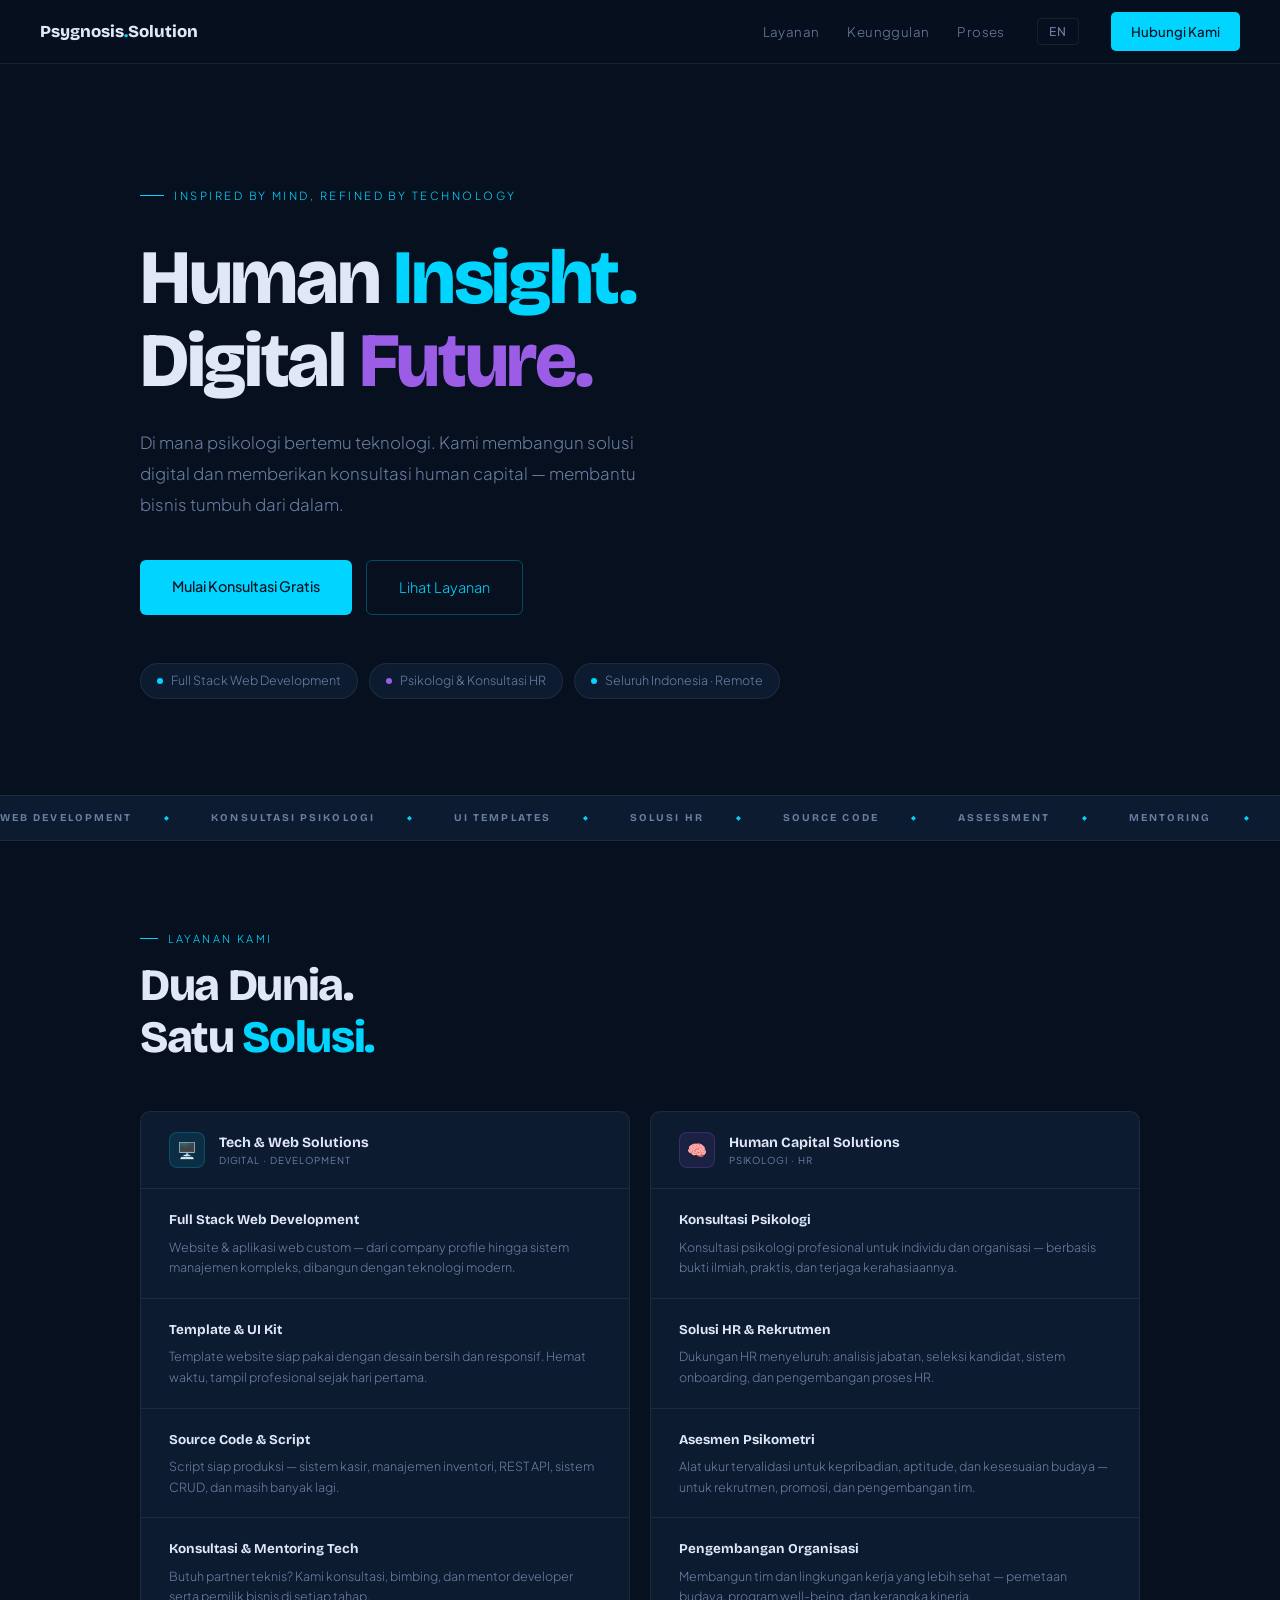
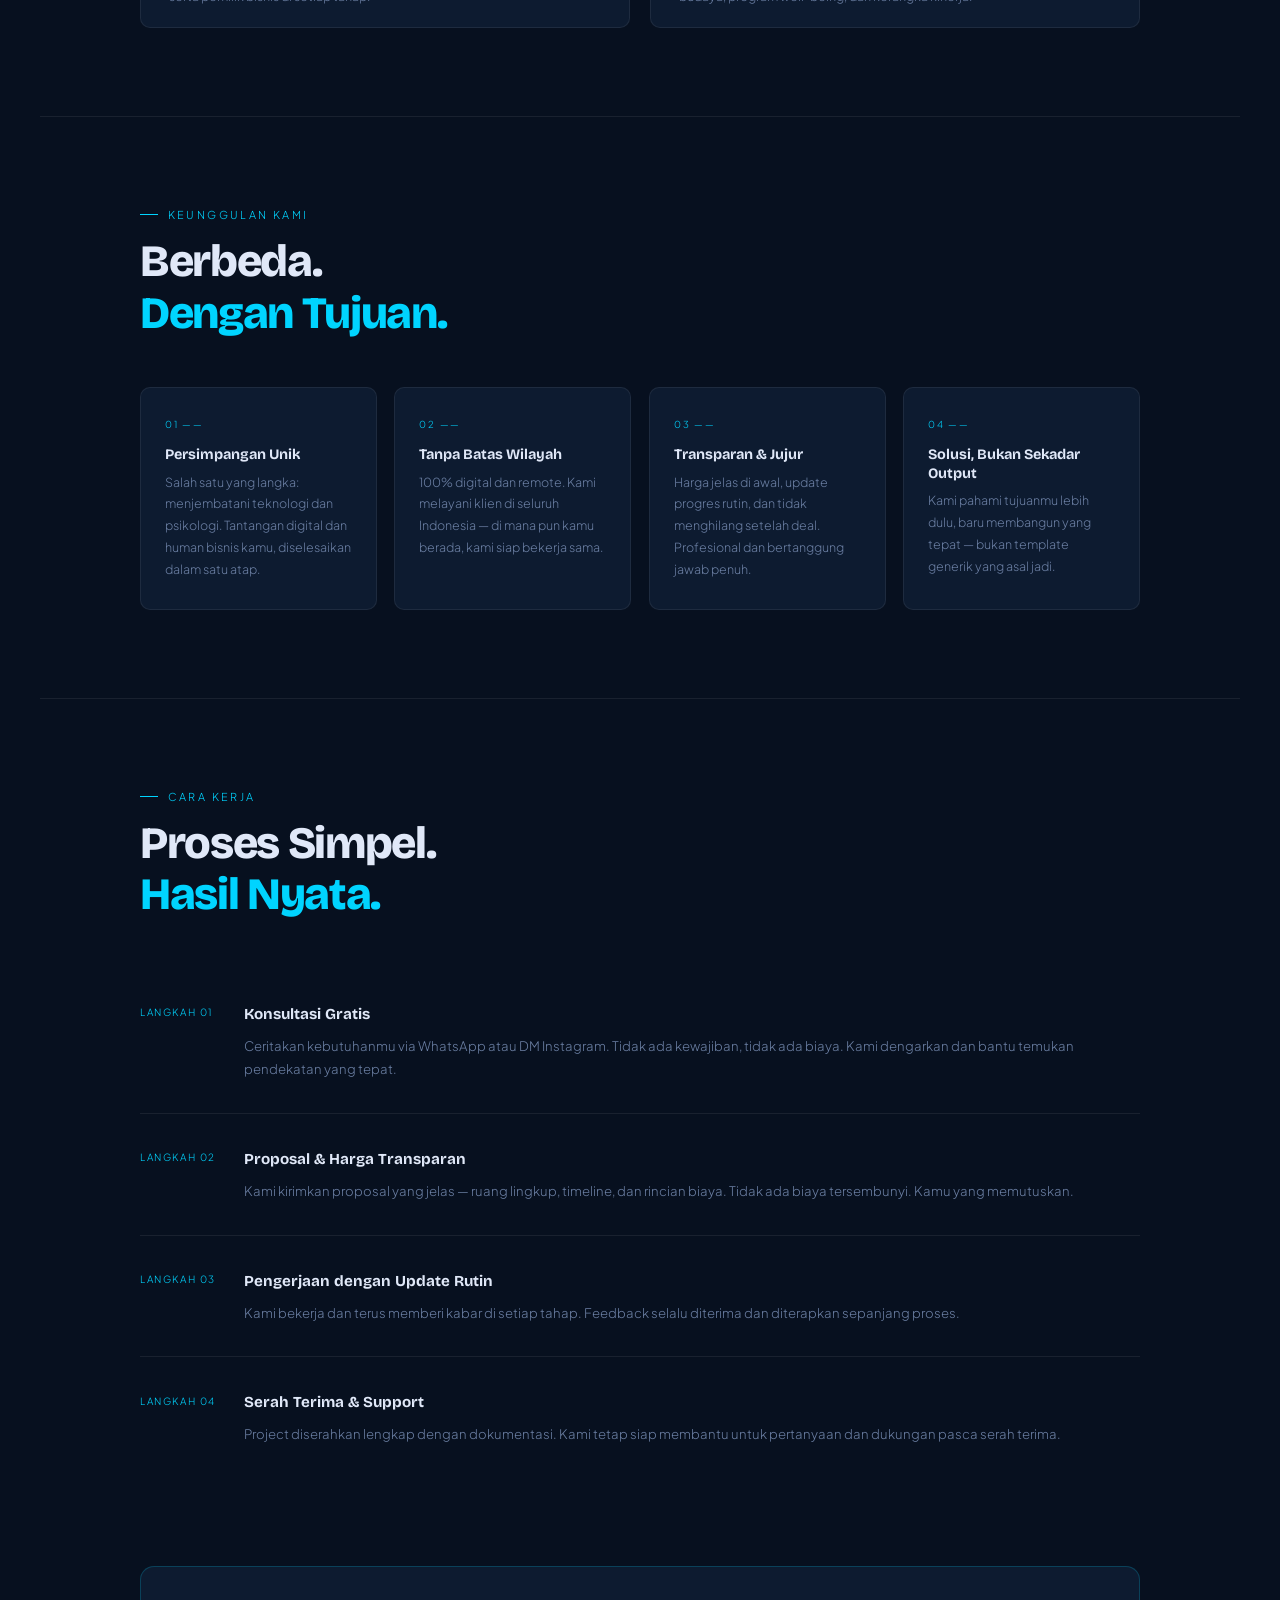
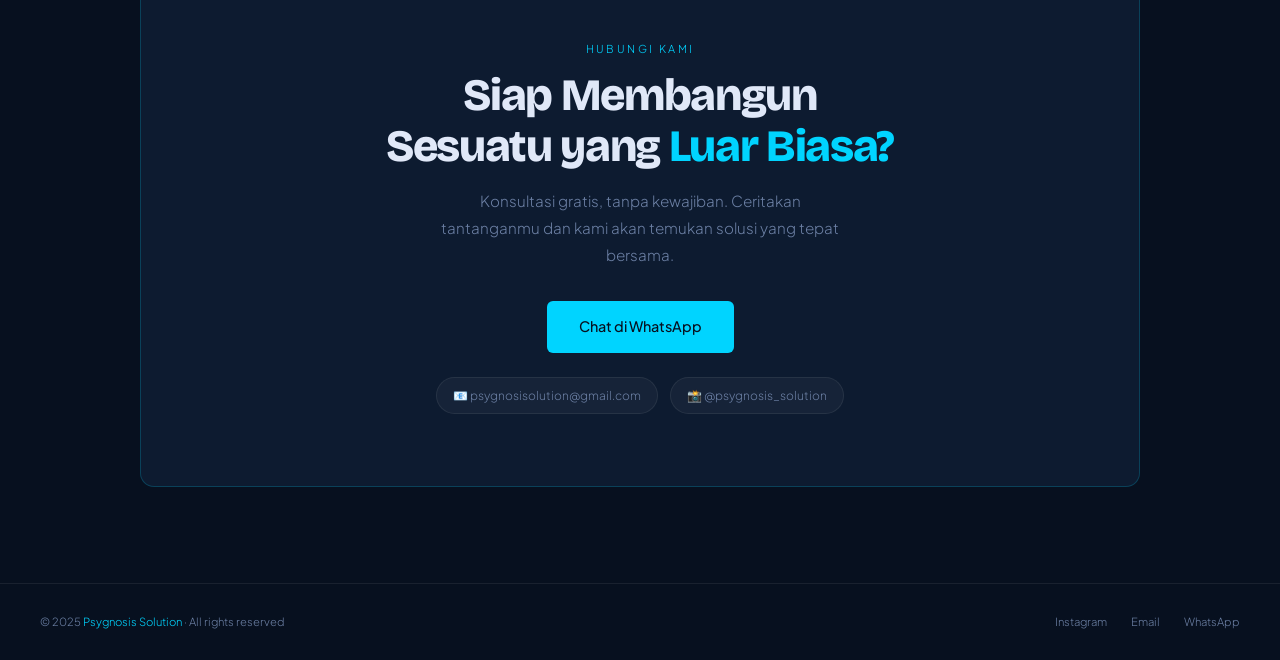
==== index.html @ 12d35b3c "upload" ====
<!DOCTYPE html>
<html lang="id">
<head>
    <meta charset="UTF-8">
    <meta name="viewport" content="width=device-width, initial-scale=1.0">
    <title>Psygnosis Solution — Human Insight. Digital Future.</title>
    <meta name="description" content="Web Development & Psychology — Solusi Digital dan Human Capital untuk bisnis Indonesia.">
    <link rel="preconnect" href="https://fonts.googleapis.com">
    <link href="https://fonts.googleapis.com/css2?family=Bricolage+Grotesque:wght@700;800&family=Plus+Jakarta+Sans:wght@300;400;500&display=swap" rel="stylesheet">
    <link rel="stylesheet" href="css/style.css">
</head>
<body>

    <nav>
        <a href="#" class="brand">Psygnosis<span>.</span>Solution</a>
        <div class="nav-right">
            <ul class="nav-links">
                <li><a href="#services" data-id="nav-services">Layanan</a></li>
                <li><a href="#why" data-id="nav-why">Keunggulan</a></li>
                <li><a href="#process" data-id="nav-process">Proses</a></li>
            </ul>
            <button class="lang-toggle" id="langToggle">EN</button>
            <a href="https://wa.me/628190635550?text=Halo%20Psygnosis%20Solution%2C%20saya%20tertarik%20dengan%20layanan%20kalian." class="btn-sm" target="_blank" rel="noopener" data-id="nav-cta">Hubungi Kami</a>
        </div>
    </nav>

    <div class="hero">
        <div class="eyebrow" data-id="hero-eyebrow">Inspired by Mind, Refined by Technology</div>
        <h1>Human <span class="c">Insight.</span><br>Digital <span class="p">Future.</span></h1>
        <p class="hero-desc" data-id="hero-desc">Di mana psikologi bertemu teknologi. Kami membangun solusi digital dan memberikan konsultasi human capital — membantu bisnis tumbuh dari dalam.</p>
        <div class="btn-group">
            <a href="https://wa.me/628190635550?text=Halo%20Psygnosis%20Solution%2C%20saya%20tertarik%20dengan%20layanan%20kalian." class="btn-primary" target="_blank" rel="noopener" data-id="hero-cta">Mulai Konsultasi Gratis</a>
            <a href="#services" class="btn-ghost" data-id="hero-explore">Lihat Layanan</a>
        </div>
        <div class="tags">
            <div class="tag"><span class="dot dc"></span><span data-id="tag-1">Full Stack Web Development</span></div>
            <div class="tag"><span class="dot dp"></span><span data-id="tag-2">Psikologi &amp; Konsultasi HR</span></div>
            <div class="tag"><span class="dot dc"></span><span data-id="tag-3">Seluruh Indonesia &middot; Remote</span></div>
        </div>
    </div>

    <div class="ticker-wrap">
        <div class="ticker">
            <span class="ticker-item" data-id="tick-1">Web Development</span>
            <span class="ticker-item" data-id="tick-2">Konsultasi Psikologi</span>
            <span class="ticker-item" data-id="tick-3">UI Templates</span>
            <span class="ticker-item" data-id="tick-4">Solusi HR</span>
            <span class="ticker-item" data-id="tick-5">Source Code</span>
            <span class="ticker-item" data-id="tick-6">Assessment</span>
            <span class="ticker-item" data-id="tick-7">Mentoring</span>
            <span class="ticker-item" data-id="tick-8">Org Development</span>
            <span class="ticker-item" data-id="tick-1">Web Development</span>
            <span class="ticker-item" data-id="tick-2">Konsultasi Psikologi</span>
            <span class="ticker-item" data-id="tick-3">UI Templates</span>
            <span class="ticker-item" data-id="tick-4">Solusi HR</span>
            <span class="ticker-item" data-id="tick-5">Source Code</span>
            <span class="ticker-item" data-id="tick-6">Assessment</span>
            <span class="ticker-item" data-id="tick-7">Mentoring</span>
            <span class="ticker-item" data-id="tick-8">Org Development</span>
        </div>
    </div>

    <section id="services">
        <div class="section-label" data-id="sec-services">Layanan Kami</div>
        <h2>Dua Dunia.<br>Satu <em>Solusi.</em></h2>
        <div class="services-grid">
            <div class="svc-col">
                <div class="svc-col-head">
                    <div class="svc-icon ic-tech">🖥️</div>
                    <div class="svc-col-title">
                        <span data-id="svc-tech-title">Tech &amp; Web Solutions</span>
                        <small data-id="svc-tech-sub">Digital &middot; Development</small>
                    </div>
                </div>
                <div class="svc-item">
                    <div class="svc-name" data-id="svc-1-name">Full Stack Web Development</div>
                    <div class="svc-desc" data-id="svc-1-desc">Website &amp; aplikasi web custom — dari company profile hingga sistem manajemen kompleks, dibangun dengan teknologi modern.</div>
                </div>
                <div class="svc-item">
                    <div class="svc-name" data-id="svc-2-name">Template &amp; UI Kit</div>
                    <div class="svc-desc" data-id="svc-2-desc">Template website siap pakai dengan desain bersih dan responsif. Hemat waktu, tampil profesional sejak hari pertama.</div>
                </div>
                <div class="svc-item">
                    <div class="svc-name" data-id="svc-3-name">Source Code &amp; Script</div>
                    <div class="svc-desc" data-id="svc-3-desc">Script siap produksi — sistem kasir, manajemen inventori, REST API, sistem CRUD, dan masih banyak lagi.</div>
                </div>
                <div class="svc-item">
                    <div class="svc-name" data-id="svc-4-name">Konsultasi &amp; Mentoring Tech</div>
                    <div class="svc-desc" data-id="svc-4-desc">Butuh partner teknis? Kami konsultasi, bimbing, dan mentor developer serta pemilik bisnis di setiap tahap.</div>
                </div>
            </div>
            <div class="svc-col">
                <div class="svc-col-head">
                    <div class="svc-icon ic-psych">🧠</div>
                    <div class="svc-col-title">
                        <span data-id="svc-psych-title">Human Capital Solutions</span>
                        <small data-id="svc-psych-sub">Psikologi &middot; HR</small>
                    </div>
                </div>
                <div class="svc-item">
                    <div class="svc-name" data-id="svc-5-name">Konsultasi Psikologi</div>
                    <div class="svc-desc" data-id="svc-5-desc">Konsultasi psikologi profesional untuk individu dan organisasi — berbasis bukti ilmiah, praktis, dan terjaga kerahasiaannya.</div>
                </div>
                <div class="svc-item">
                    <div class="svc-name" data-id="svc-6-name">Solusi HR &amp; Rekrutmen</div>
                    <div class="svc-desc" data-id="svc-6-desc">Dukungan HR menyeluruh: analisis jabatan, seleksi kandidat, sistem onboarding, dan pengembangan proses HR.</div>
                </div>
                <div class="svc-item">
                    <div class="svc-name" data-id="svc-7-name">Asesmen Psikometri</div>
                    <div class="svc-desc" data-id="svc-7-desc">Alat ukur tervalidasi untuk kepribadian, aptitude, dan kesesuaian budaya — untuk rekrutmen, promosi, dan pengembangan tim.</div>
                </div>
                <div class="svc-item">
                    <div class="svc-name" data-id="svc-8-name">Pengembangan Organisasi</div>
                    <div class="svc-desc" data-id="svc-8-desc">Membangun tim dan lingkungan kerja yang lebih sehat — pemetaan budaya, program well-being, dan kerangka kinerja.</div>
                </div>
            </div>
        </div>
    </section>

    <div class="sep"></div>

    <section id="why">
        <div class="section-label" data-id="sec-why">Keunggulan Kami</div>
        <h2>Berbeda.<br><em>Dengan Tujuan.</em></h2>
        <div class="why-grid">
            <div class="why-card">
                <div class="why-num">01 ——</div>
                <h3 data-id="why-1-title">Persimpangan Unik</h3>
                <p data-id="why-1-desc">Salah satu yang langka: menjembatani teknologi dan psikologi. Tantangan digital dan human bisnis kamu, diselesaikan dalam satu atap.</p>
            </div>
            <div class="why-card">
                <div class="why-num">02 ——</div>
                <h3 data-id="why-2-title">Tanpa Batas Wilayah</h3>
                <p data-id="why-2-desc">100% digital dan remote. Kami melayani klien di seluruh Indonesia — di mana pun kamu berada, kami siap bekerja sama.</p>
            </div>
            <div class="why-card">
                <div class="why-num">03 ——</div>
                <h3 data-id="why-3-title">Transparan &amp; Jujur</h3>
                <p data-id="why-3-desc">Harga jelas di awal, update progres rutin, dan tidak menghilang setelah deal. Profesional dan bertanggung jawab penuh.</p>
            </div>
            <div class="why-card">
                <div class="why-num">04 ——</div>
                <h3 data-id="why-4-title">Solusi, Bukan Sekadar Output</h3>
                <p data-id="why-4-desc">Kami pahami tujuanmu lebih dulu, baru membangun yang tepat — bukan template generik yang asal jadi.</p>
            </div>
        </div>
    </section>

    <div class="sep"></div>

    <section id="process">
        <div class="section-label" data-id="sec-process">Cara Kerja</div>
        <h2>Proses Simpel.<br><em>Hasil Nyata.</em></h2>
        <div class="process-list">
            <div class="process-step">
                <div class="step-num" data-id="step-1-num">Langkah 01</div>
                <div class="step-body">
                    <h3 data-id="step-1-title">Konsultasi Gratis</h3>
                    <p data-id="step-1-desc">Ceritakan kebutuhanmu via WhatsApp atau DM Instagram. Tidak ada kewajiban, tidak ada biaya. Kami dengarkan dan bantu temukan pendekatan yang tepat.</p>
                </div>
            </div>
            <div class="process-step">
                <div class="step-num" data-id="step-2-num">Langkah 02</div>
                <div class="step-body">
                    <h3 data-id="step-2-title">Proposal &amp; Harga Transparan</h3>
                    <p data-id="step-2-desc">Kami kirimkan proposal yang jelas — ruang lingkup, timeline, dan rincian biaya. Tidak ada biaya tersembunyi. Kamu yang memutuskan.</p>
                </div>
            </div>
            <div class="process-step">
                <div class="step-num" data-id="step-3-num">Langkah 03</div>
                <div class="step-body">
                    <h3 data-id="step-3-title">Pengerjaan dengan Update Rutin</h3>
                    <p data-id="step-3-desc">Kami bekerja dan terus memberi kabar di setiap tahap. Feedback selalu diterima dan diterapkan sepanjang proses.</p>
                </div>
            </div>
            <div class="process-step">
                <div class="step-num" data-id="step-4-num">Langkah 04</div>
                <div class="step-body">
                    <h3 data-id="step-4-title">Serah Terima &amp; Support</h3>
                    <p data-id="step-4-desc">Project diserahkan lengkap dengan dokumentasi. Kami tetap siap membantu untuk pertanyaan dan dukungan pasca serah terima.</p>
                </div>
            </div>
        </div>
    </section>

    <div class="cta-section">
        <div class="cta-box">
            <div class="section-label centered" data-id="sec-cta">Hubungi Kami</div>
            <h2>Siap Membangun<br>Sesuatu yang <em>Luar Biasa?</em></h2>
            <p class="cta-sub" data-id="cta-sub">Konsultasi gratis, tanpa kewajiban. Ceritakan tantanganmu dan kami akan temukan solusi yang tepat bersama.</p>
            <a href="https://wa.me/628190635550?text=Halo%20Psygnosis%20Solution%2C%20saya%20tertarik%20dengan%20layanan%20kalian." class="btn-primary" target="_blank" rel="noopener" data-id="cta-btn">Chat di WhatsApp</a>
            <div class="contact-row">
                <a href="mailto:psygnosisolution@gmail.com" class="contact-pill">📧 psygnosisolution@gmail.com</a>
                <a href="https://www.instagram.com/psygnosis_solution/" target="_blank" rel="noopener" class="contact-pill">📸 @psygnosis_solution</a>
            </div>
        </div>
    </div>

    <footer>
        <p>&copy; 2025 <a href="#">Psygnosis Solution</a> &middot; All rights reserved</p>
        <div class="foot-links">
            <a href="https://www.instagram.com/psygnosis_solution/" target="_blank" rel="noopener">Instagram</a>
            <a href="mailto:psygnosisolution@gmail.com">Email</a>
            <a href="https://wa.me/628190635550" target="_blank" rel="noopener">WhatsApp</a>
        </div>
    </footer>

    <script src="js/main.js"></script>
</body>
</html>
---- css/style.css ----
*, *::before, *::after {
    box-sizing: border-box;
    margin: 0;
    padding: 0;
}

:root {
    --bg:     #07101f;
    --bg2:    #0d1b30;
    --bg3:    #122040;
    --cyan:   #00d4ff;
    --purple: #9b5de5;
    --text:   #e0e8f8;
    --muted:  #6b7fa3;
    --border: rgba(255, 255, 255, 0.07);
}

html {
    scroll-behavior: smooth;
}

body {
    background: var(--bg);
    color: var(--text);
    font-family: 'Plus Jakarta Sans', sans-serif;
    font-weight: 300;
    font-size: 16px;
    line-height: 1.75;
    overflow-x: hidden;
}

a {
    text-decoration: none;
}

nav {
    position: sticky;
    top: 0;
    z-index: 99;
    background: rgba(7, 16, 31, 0.96);
    border-bottom: 1px solid var(--border);
    padding: 0 2.5rem;
    display: flex;
    align-items: center;
    justify-content: space-between;
    gap: 1rem;
    height: 64px;
}

.brand {
    font-family: 'Bricolage Grotesque', sans-serif;
    font-weight: 800;
    font-size: 1.05rem;
    color: var(--text);
    white-space: nowrap;
}

.brand span {
    color: var(--cyan);
}

.nav-right {
    display: flex;
    align-items: center;
    gap: 2rem;
}

.nav-links {
    display: flex;
    gap: 1.75rem;
    list-style: none;
}

.nav-links a {
    font-size: 0.83rem;
    color: var(--muted);
    letter-spacing: 0.03em;
    transition: color 0.2s;
    white-space: nowrap;
}

.nav-links a:hover {
    color: var(--cyan);
}

.lang-toggle {
    background: none;
    border: 1px solid var(--border);
    color: var(--muted);
    font-family: 'Plus Jakarta Sans', sans-serif;
    font-size: 0.75rem;
    font-weight: 500;
    letter-spacing: 0.08em;
    padding: 0.3rem 0.7rem;
    border-radius: 4px;
    cursor: pointer;
    transition: border-color 0.2s, color 0.2s;
    white-space: nowrap;
}

.lang-toggle:hover {
    border-color: var(--cyan);
    color: var(--cyan);
}

.btn-sm {
    background: var(--cyan);
    color: var(--bg);
    font-family: 'Plus Jakarta Sans', sans-serif;
    font-weight: 500;
    font-size: 0.83rem;
    padding: 0.5rem 1.25rem;
    border-radius: 5px;
    white-space: nowrap;
    transition: opacity 0.2s;
}

.btn-sm:hover {
    opacity: 0.85;
}

.hero {
    padding: 7rem 2.5rem 6rem;
    max-width: 1080px;
    margin: 0 auto;
}

.eyebrow {
    display: inline-flex;
    align-items: center;
    gap: 0.65rem;
    font-size: 0.7rem;
    letter-spacing: 0.22em;
    text-transform: uppercase;
    color: var(--cyan);
    margin-bottom: 2rem;
}

.eyebrow::before {
    content: '';
    width: 24px;
    height: 1px;
    background: var(--cyan);
    flex-shrink: 0;
}

h1 {
    font-family: 'Bricolage Grotesque', sans-serif;
    font-weight: 800;
    font-size: clamp(2.8rem, 6vw, 5rem);
    line-height: 1.08;
    letter-spacing: -0.03em;
    margin-bottom: 1.5rem;
    max-width: 700px;
}

.c { color: var(--cyan); }
.p { color: var(--purple); }

.hero-desc {
    font-size: 1.05rem;
    color: var(--muted);
    max-width: 520px;
    margin-bottom: 2.5rem;
    line-height: 1.85;
}

.btn-group {
    display: flex;
    gap: 0.85rem;
    flex-wrap: wrap;
    margin-bottom: 3rem;
}

.btn-primary {
    background: var(--cyan);
    color: var(--bg);
    font-family: 'Plus Jakarta Sans', sans-serif;
    font-weight: 500;
    font-size: 0.9rem;
    padding: 0.85rem 2rem;
    border-radius: 6px;
    white-space: nowrap;
    transition: opacity 0.2s;
    display: inline-block;
}

.btn-primary:hover {
    opacity: 0.85;
}

.btn-ghost {
    border: 1px solid rgba(0, 212, 255, 0.3);
    color: var(--cyan);
    font-size: 0.9rem;
    padding: 0.85rem 2rem;
    border-radius: 6px;
    white-space: nowrap;
    transition: background 0.2s;
    display: inline-block;
}

.btn-ghost:hover {
    background: rgba(0, 212, 255, 0.07);
}

.tags {
    display: flex;
    gap: 0.7rem;
    flex-wrap: wrap;
}

.tag {
    display: flex;
    align-items: center;
    gap: 0.5rem;
    background: var(--bg2);
    border: 1px solid var(--border);
    border-radius: 100px;
    padding: 0.4rem 1rem;
    font-size: 0.78rem;
    color: var(--muted);
}

.dot {
    width: 6px;
    height: 6px;
    border-radius: 50%;
    flex-shrink: 0;
}

.dc { background: var(--cyan); }
.dp { background: var(--purple); }

.ticker-wrap {
    overflow: hidden;
    border-top: 1px solid var(--border);
    border-bottom: 1px solid var(--border);
    background: var(--bg2);
    padding: 0.8rem 0;
}

.ticker {
    display: flex;
    width: max-content;
    gap: 2.5rem;
    animation: ticker 28s linear infinite;
}

.ticker-item {
    font-family: 'Bricolage Grotesque', sans-serif;
    font-size: 0.65rem;
    font-weight: 700;
    letter-spacing: 0.2em;
    text-transform: uppercase;
    color: var(--muted);
    white-space: nowrap;
    display: flex;
    align-items: center;
    gap: 2rem;
}

.ticker-item::after {
    content: '◆';
    font-size: 0.4rem;
    color: var(--cyan);
}

@keyframes ticker {
    from { transform: translateX(0); }
    to   { transform: translateX(-50%); }
}

section {
    max-width: 1080px;
    margin: 0 auto;
    padding: 5.5rem 2.5rem;
}

.section-label {
    display: flex;
    align-items: center;
    gap: 0.6rem;
    font-size: 0.68rem;
    letter-spacing: 0.22em;
    text-transform: uppercase;
    color: var(--cyan);
    margin-bottom: 0.75rem;
}

.section-label::before {
    content: '';
    width: 18px;
    height: 1px;
    background: var(--cyan);
    flex-shrink: 0;
}

.section-label.centered {
    justify-content: center;
}

.section-label.centered::before {
    display: none;
}

h2 {
    font-family: 'Bricolage Grotesque', sans-serif;
    font-weight: 800;
    font-size: clamp(1.8rem, 3.5vw, 2.8rem);
    letter-spacing: -0.03em;
    line-height: 1.15;
    margin-bottom: 3rem;
}

h2 em {
    color: var(--cyan);
    font-style: normal;
}

.sep {
    height: 1px;
    background: var(--border);
    margin: 0 2.5rem;
}

.services-grid {
    display: grid;
    grid-template-columns: 1fr 1fr;
    gap: 1.25rem;
}

.svc-col {
    border: 1px solid var(--border);
    border-radius: 10px;
    overflow: hidden;
    background: var(--bg2);
}

.svc-col-head {
    padding: 1.25rem 1.75rem;
    border-bottom: 1px solid var(--border);
    display: flex;
    align-items: center;
    gap: 0.85rem;
}

.svc-icon {
    width: 36px;
    height: 36px;
    border-radius: 8px;
    display: flex;
    align-items: center;
    justify-content: center;
    font-size: 1rem;
    flex-shrink: 0;
}

.ic-tech  { background: rgba(0, 212, 255, 0.1); border: 1px solid rgba(0, 212, 255, 0.2); }
.ic-psych { background: rgba(155, 93, 229, 0.1); border: 1px solid rgba(155, 93, 229, 0.22); }

.svc-col-title {
    font-family: 'Bricolage Grotesque', sans-serif;
    font-size: 0.88rem;
    font-weight: 700;
    line-height: 1.3;
}

.svc-col-title small {
    display: block;
    font-family: 'Plus Jakarta Sans', sans-serif;
    font-size: 0.6rem;
    font-weight: 400;
    color: var(--muted);
    letter-spacing: 0.1em;
    text-transform: uppercase;
    margin-top: 0.1rem;
}

.svc-item {
    padding: 1.25rem 1.75rem;
    border-bottom: 1px solid var(--border);
    transition: background 0.2s;
}

.svc-item:last-child {
    border-bottom: none;
}

.svc-item:hover {
    background: var(--bg3);
}

.svc-name {
    font-family: 'Bricolage Grotesque', sans-serif;
    font-size: 0.84rem;
    font-weight: 700;
    margin-bottom: 0.25rem;
}

.svc-desc {
    font-size: 0.78rem;
    color: var(--muted);
    line-height: 1.65;
}

.why-grid {
    display: grid;
    grid-template-columns: repeat(auto-fit, minmax(220px, 1fr));
    gap: 1.1rem;
}

.why-card {
    background: var(--bg2);
    border: 1px solid var(--border);
    border-radius: 10px;
    padding: 1.75rem 1.5rem;
    transition: border-color 0.2s;
}

.why-card:hover {
    border-color: rgba(0, 212, 255, 0.25);
}

.why-num {
    font-size: 0.6rem;
    letter-spacing: 0.18em;
    color: var(--cyan);
    margin-bottom: 0.85rem;
}

.why-card h3 {
    font-family: 'Bricolage Grotesque', sans-serif;
    font-size: 0.9rem;
    font-weight: 700;
    margin-bottom: 0.4rem;
    line-height: 1.3;
}

.why-card p {
    font-size: 0.78rem;
    color: var(--muted);
    line-height: 1.75;
}

.process-list {
    display: flex;
    flex-direction: column;
}

.process-step {
    display: grid;
    grid-template-columns: 80px 1fr;
    gap: 1.5rem;
    padding: 2rem 0;
    border-bottom: 1px solid var(--border);
    align-items: start;
}

.process-step:last-child {
    border-bottom: none;
}

.step-num {
    font-size: 0.62rem;
    letter-spacing: 0.16em;
    text-transform: uppercase;
    color: var(--cyan);
    padding-top: 0.2rem;
    white-space: nowrap;
}

.step-body h3 {
    font-family: 'Bricolage Grotesque', sans-serif;
    font-size: 0.95rem;
    font-weight: 700;
    margin-bottom: 0.4rem;
}

.step-body p {
    font-size: 0.82rem;
    color: var(--muted);
    line-height: 1.8;
}

.cta-section {
    padding: 0 2.5rem 6rem;
    max-width: 1080px;
    margin: 0 auto;
}

.cta-box {
    background: var(--bg2);
    border: 1px solid rgba(0, 212, 255, 0.2);
    border-radius: 14px;
    padding: 4.5rem 2rem;
    text-align: center;
}

.cta-box h2 {
    margin-bottom: 0.85rem;
}

.cta-sub {
    font-size: 0.95rem;
    color: var(--muted);
    max-width: 420px;
    margin: 0 auto 2rem;
    line-height: 1.8;
}

.contact-row {
    display: flex;
    gap: 0.75rem;
    justify-content: center;
    flex-wrap: wrap;
    margin-top: 1.5rem;
}

.contact-pill {
    display: flex;
    align-items: center;
    gap: 0.5rem;
    background: rgba(255, 255, 255, 0.04);
    border: 1px solid var(--border);
    border-radius: 100px;
    padding: 0.45rem 1rem;
    font-size: 0.75rem;
    color: var(--muted);
    transition: border-color 0.2s, color 0.2s;
}

.contact-pill:hover {
    border-color: rgba(0, 212, 255, 0.3);
    color: var(--cyan);
}

footer {
    border-top: 1px solid var(--border);
    padding: 1.75rem 2.5rem;
    display: flex;
    align-items: center;
    justify-content: space-between;
    flex-wrap: wrap;
    gap: 0.75rem;
}

footer p {
    font-size: 0.7rem;
    color: var(--muted);
}

footer p a {
    color: var(--cyan);
}

.foot-links {
    display: flex;
    gap: 1.5rem;
    flex-wrap: wrap;
}

.foot-links a {
    font-size: 0.7rem;
    color: var(--muted);
    transition: color 0.2s;
}

.foot-links a:hover {
    color: var(--cyan);
}

@media (max-width: 860px) {
    .nav-links { display: none; }
}

@media (max-width: 640px) {
    nav            { padding: 0 1.25rem; }
    .hero          { padding: 4.5rem 1.25rem 4rem; }
    section        { padding: 4rem 1.25rem; }
    .cta-section   { padding: 0 1.25rem 4rem; }
    .sep           { margin: 0 1.25rem; }
    .services-grid { grid-template-columns: 1fr; }
    .process-step  { grid-template-columns: 60px 1fr; gap: 1rem; }
    footer         { padding: 1.5rem 1.25rem; }
    .cta-box       { padding: 3rem 1.25rem; }
}
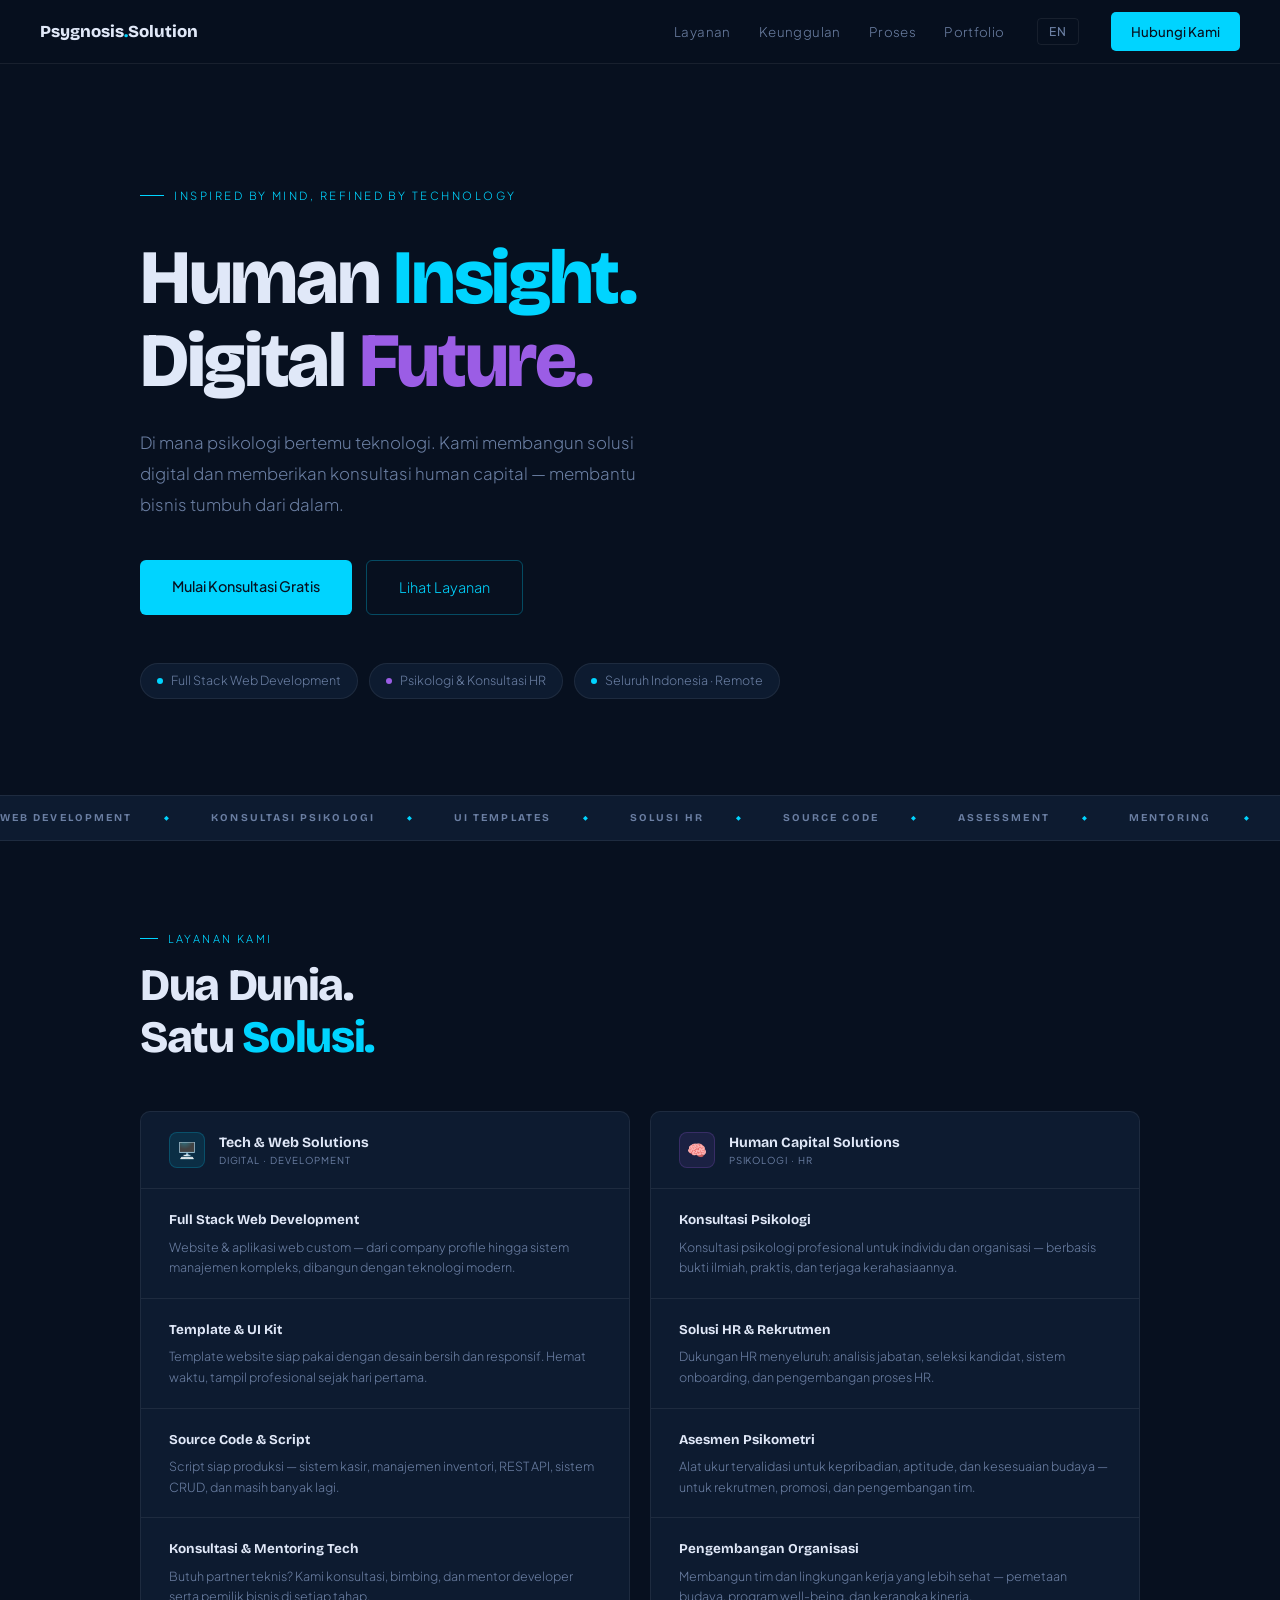
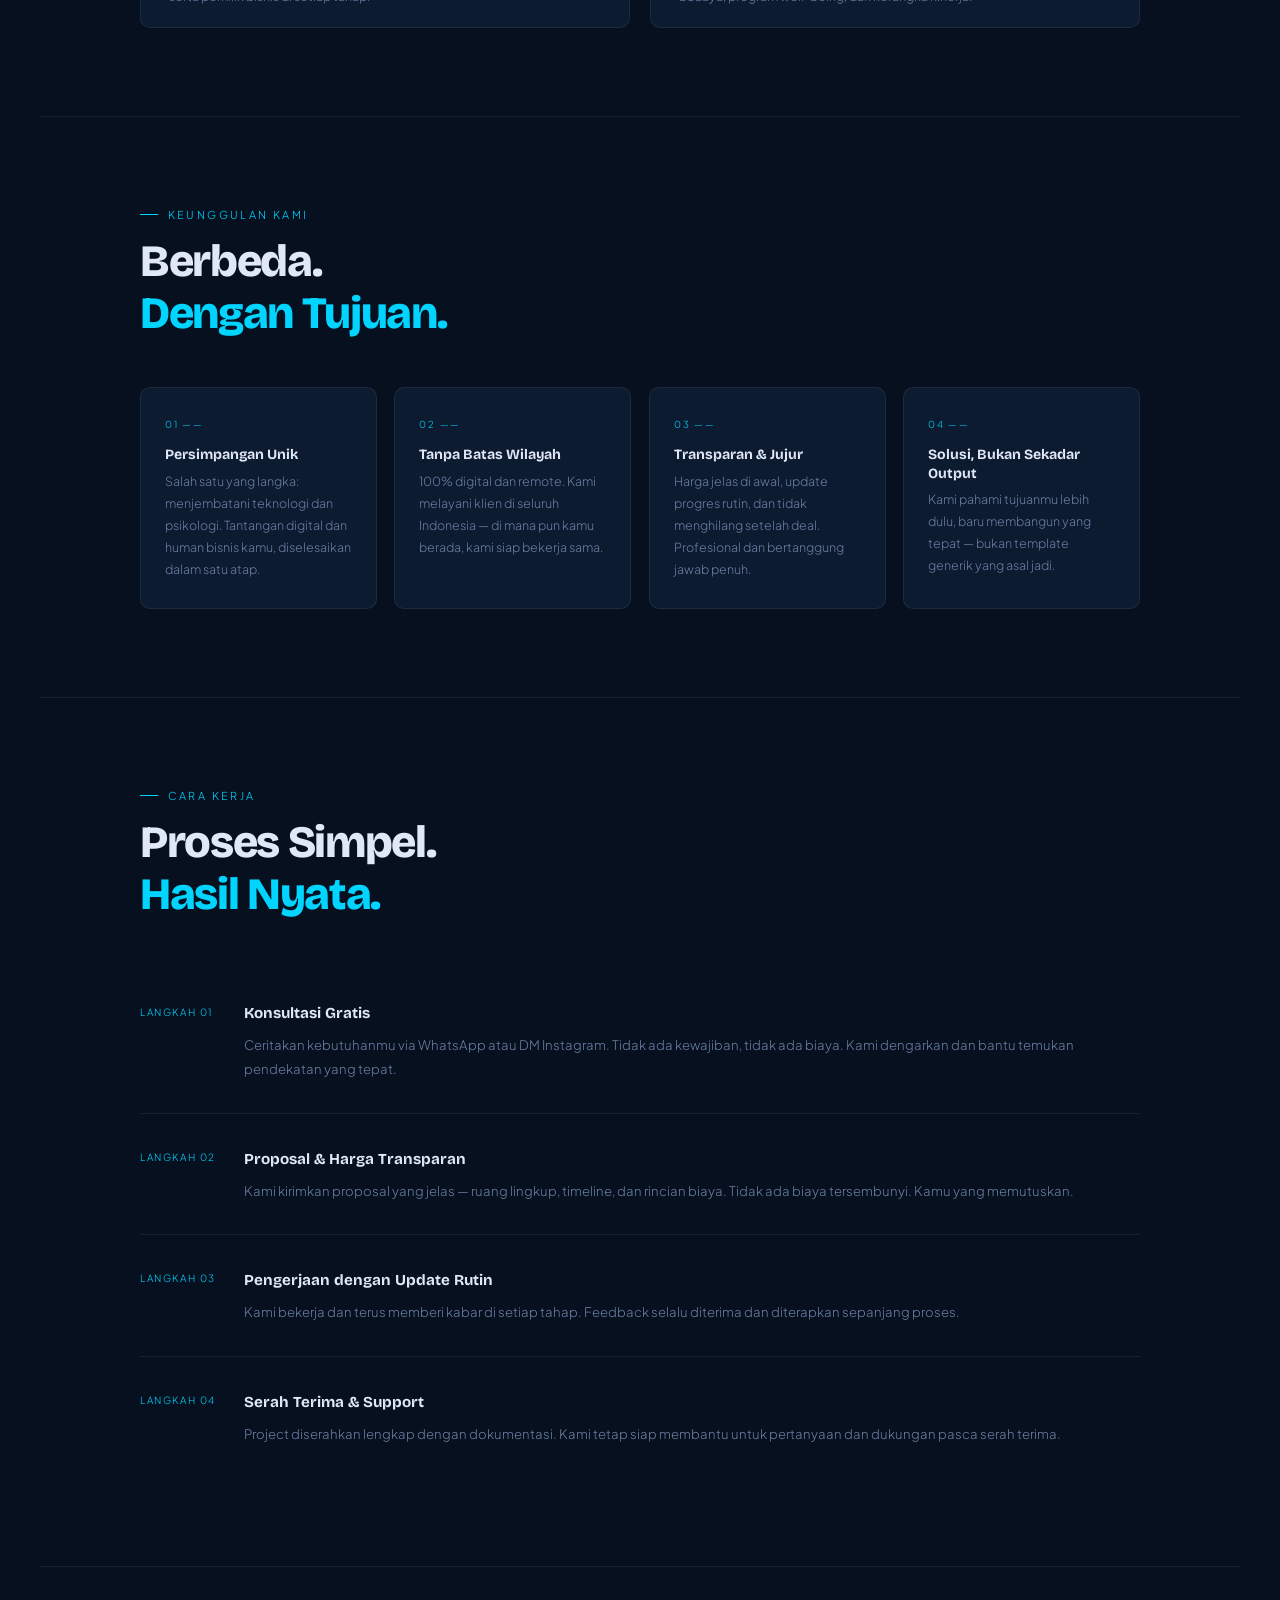
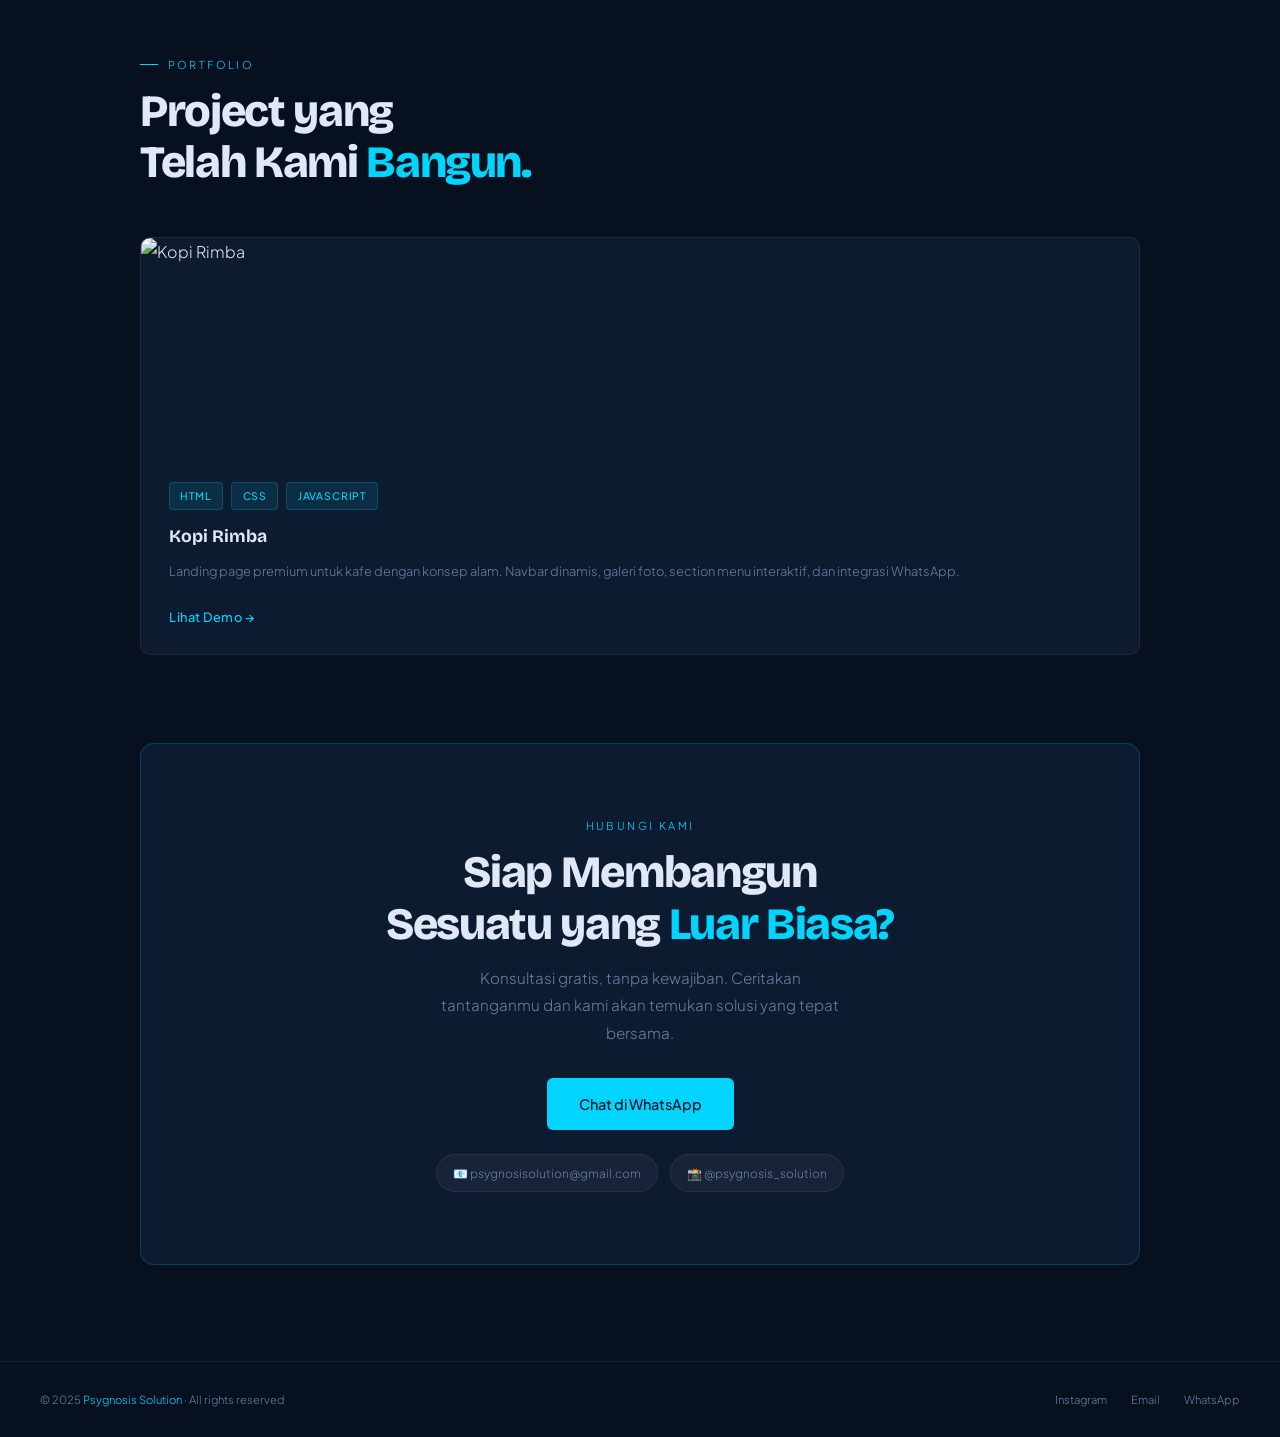
==== commit 8df3a36d: "upload portofolio" ====
--- a/index.html
+++ b/index.html
@@ -11,18 +11,29 @@
 </head>
 <body>
 
-    <nav>
+    <nav id="navbar">
         <a href="#" class="brand">Psygnosis<span>.</span>Solution</a>
         <div class="nav-right">
             <ul class="nav-links">
                 <li><a href="#services" data-id="nav-services">Layanan</a></li>
                 <li><a href="#why" data-id="nav-why">Keunggulan</a></li>
                 <li><a href="#process" data-id="nav-process">Proses</a></li>
+                <li><a href="#portfolio" data-id="nav-portfolio">Portfolio</a></li>
             </ul>
             <button class="lang-toggle" id="langToggle">EN</button>
             <a href="https://wa.me/628190635550?text=Halo%20Psygnosis%20Solution%2C%20saya%20tertarik%20dengan%20layanan%20kalian." class="btn-sm" target="_blank" rel="noopener" data-id="nav-cta">Hubungi Kami</a>
         </div>
     </nav>
+
+    <div class="mobile-menu" id="mobileMenu">
+        <ul>
+            <li><a href="#services" class="mobile-link" data-id="mob-services">Layanan</a></li>
+            <li><a href="#why" class="mobile-link" data-id="mob-why">Keunggulan</a></li>
+            <li><a href="#process" class="mobile-link" data-id="mob-process">Proses</a></li>
+            <li><a href="#portfolio" class="mobile-link" data-id="mob-portfolio">Portfolio</a></li>
+            <li><a href="https://wa.me/628190635550?text=Halo%20Psygnosis%20Solution%2C%20saya%20tertarik%20dengan%20layanan%20kalian." target="_blank" rel="noopener" class="mobile-link" data-id="mob-cta">Hubungi Kami</a></li>
+        </ul>
+    </div>
 
     <div class="hero">
         <div class="eyebrow" data-id="hero-eyebrow">Inspired by Mind, Refined by Technology</div>
@@ -183,6 +194,33 @@
         </div>
     </section>
 
+    <div class="sep"></div>
+
+    <section id="portfolio">
+        <div class="section-label" data-id="sec-portfolio">Portfolio</div>
+        <h2>Project yang<br>Telah Kami <em>Bangun.</em></h2>
+        <div class="portfolio-grid">
+            <div class="portfolio-card">
+                <a href="https://psygnosis-solution.github.io/portfolio/kopi-rimba" target="_blank" rel="noopener" class="portfolio-img-wrap">
+                    <img src="https://images.unsplash.com/photo-1447933601403-0c6688de566e?w=800&q=80&fit=crop" alt="Kopi Rimba">
+                    <div class="portfolio-overlay">
+                        <span data-id="portfolio-view">Lihat Demo</span>
+                    </div>
+                </a>
+                <div class="portfolio-body">
+                    <div class="portfolio-tags">
+                        <span class="ptag">HTML</span>
+                        <span class="ptag">CSS</span>
+                        <span class="ptag">JavaScript</span>
+                    </div>
+                    <h3>Kopi Rimba</h3>
+                    <p data-id="portfolio-1-desc">Landing page premium untuk kafe dengan konsep alam. Navbar dinamis, galeri foto, section menu interaktif, dan integrasi WhatsApp.</p>
+                    <a href="https://psygnosis-solution.github.io/portfolio/kopi-rimba" target="_blank" rel="noopener" class="portfolio-link" data-id="portfolio-link">Lihat Demo &rarr;</a>
+                </div>
+            </div>
+        </div>
+    </section>
+
     <div class="cta-section">
         <div class="cta-box">
             <div class="section-label centered" data-id="sec-cta">Hubungi Kami</div>
--- a/css/style.css
+++ b/css/style.css
@@ -5,14 +5,18 @@
 }
 
 :root {
-    --bg:     #07101f;
-    --bg2:    #0d1b30;
-    --bg3:    #122040;
-    --cyan:   #00d4ff;
-    --purple: #9b5de5;
-    --text:   #e0e8f8;
-    --muted:  #6b7fa3;
-    --border: rgba(255, 255, 255, 0.07);
+    --bg:      #07101f;
+    --bg2:     #0d1b30;
+    --bg3:     #122040;
+    --cyan:    #00d4ff;
+    --cyan10:  rgba(0, 212, 255, 0.10);
+    --cyan20:  rgba(0, 212, 255, 0.20);
+    --purple:  #9b5de5;
+    --purple10:rgba(155, 93, 229, 0.10);
+    --purple22:rgba(155, 93, 229, 0.22);
+    --text:    #e0e8f8;
+    --muted:   #6b7fa3;
+    --border:  rgba(255, 255, 255, 0.07);
 }
 
 html {
@@ -31,6 +35,7 @@
 
 a {
     text-decoration: none;
+    color: inherit;
 }
 
 nav {
@@ -117,6 +122,38 @@
 
 .btn-sm:hover {
     opacity: 0.85;
+}
+
+.mobile-menu {
+    display: none;
+    position: sticky;
+    top: 64px;
+    z-index: 98;
+    background: rgba(7, 16, 31, 0.99);
+    border-bottom: 1px solid var(--border);
+    padding: 1.5rem 2.5rem;
+}
+
+.mobile-menu.open {
+    display: block;
+}
+
+.mobile-menu ul {
+    list-style: none;
+    display: flex;
+    flex-direction: column;
+    gap: 1.25rem;
+}
+
+.mobile-link {
+    font-size: 0.9rem;
+    color: var(--muted);
+    letter-spacing: 0.04em;
+    transition: color 0.2s;
+}
+
+.mobile-link:hover {
+    color: var(--cyan);
 }
 
 .hero {
@@ -356,8 +393,8 @@
     flex-shrink: 0;
 }
 
-.ic-tech  { background: rgba(0, 212, 255, 0.1); border: 1px solid rgba(0, 212, 255, 0.2); }
-.ic-psych { background: rgba(155, 93, 229, 0.1); border: 1px solid rgba(155, 93, 229, 0.22); }
+.ic-tech  { background: var(--cyan10); border: 1px solid var(--cyan20); }
+.ic-psych { background: var(--purple10); border: 1px solid var(--purple22); }
 
 .svc-col-title {
     font-family: 'Bricolage Grotesque', sans-serif;
@@ -419,7 +456,7 @@
 }
 
 .why-card:hover {
-    border-color: rgba(0, 212, 255, 0.25);
+    border-color: var(--cyan20);
 }
 
 .why-num {
@@ -431,7 +468,7 @@
 
 .why-card h3 {
     font-family: 'Bricolage Grotesque', sans-serif;
-    font-size: 0.9rem;
+    font-size: 0.88rem;
     font-weight: 700;
     margin-bottom: 0.4rem;
     line-height: 1.3;
@@ -483,6 +520,118 @@
     line-height: 1.8;
 }
 
+.portfolio-grid {
+    display: grid;
+    grid-template-columns: repeat(auto-fit, minmax(300px, 1fr));
+    gap: 1.5rem;
+}
+
+.portfolio-card {
+    background: var(--bg2);
+    border: 1px solid var(--border);
+    border-radius: 10px;
+    overflow: hidden;
+    transition: border-color 0.25s, transform 0.25s;
+}
+
+.portfolio-card:hover {
+    border-color: var(--cyan20);
+    transform: translateY(-4px);
+}
+
+.portfolio-img-wrap {
+    display: block;
+    position: relative;
+    height: 220px;
+    overflow: hidden;
+}
+
+.portfolio-img-wrap img {
+    width: 100%;
+    height: 100%;
+    object-fit: cover;
+    transition: transform 0.4s;
+}
+
+.portfolio-card:hover .portfolio-img-wrap img {
+    transform: scale(1.05);
+}
+
+.portfolio-overlay {
+    position: absolute;
+    inset: 0;
+    background: rgba(0, 212, 255, 0.12);
+    display: flex;
+    align-items: center;
+    justify-content: center;
+    opacity: 0;
+    transition: opacity 0.3s;
+}
+
+.portfolio-card:hover .portfolio-overlay {
+    opacity: 1;
+}
+
+.portfolio-overlay span {
+    background: var(--cyan);
+    color: var(--bg);
+    font-size: 0.8rem;
+    font-weight: 500;
+    padding: 0.6rem 1.5rem;
+    border-radius: 4px;
+    letter-spacing: 0.04em;
+}
+
+.portfolio-body {
+    padding: 1.5rem 1.75rem;
+}
+
+.portfolio-tags {
+    display: flex;
+    gap: 0.5rem;
+    flex-wrap: wrap;
+    margin-bottom: 0.75rem;
+}
+
+.ptag {
+    font-size: 0.65rem;
+    font-weight: 500;
+    letter-spacing: 0.08em;
+    text-transform: uppercase;
+    color: var(--cyan);
+    background: var(--cyan10);
+    border: 1px solid var(--cyan20);
+    padding: 0.25rem 0.65rem;
+    border-radius: 4px;
+}
+
+.portfolio-body h3 {
+    font-family: 'Bricolage Grotesque', sans-serif;
+    font-size: 1.1rem;
+    font-weight: 700;
+    margin-bottom: 0.5rem;
+    color: var(--text);
+}
+
+.portfolio-body p {
+    font-size: 0.8rem;
+    color: var(--muted);
+    line-height: 1.7;
+    margin-bottom: 1.25rem;
+}
+
+.portfolio-link {
+    font-size: 0.8rem;
+    font-weight: 500;
+    color: var(--cyan);
+    letter-spacing: 0.04em;
+    transition: opacity 0.2s;
+}
+
+.portfolio-link:hover {
+    opacity: 0.75;
+}
+
 .cta-section {
     padding: 0 2.5rem 6rem;
     max-width: 1080px;
@@ -491,7 +640,7 @@
 
 .cta-box {
     background: var(--bg2);
-    border: 1px solid rgba(0, 212, 255, 0.2);
+    border: 1px solid var(--cyan20);
     border-radius: 14px;
     padding: 4.5rem 2rem;
     text-align: center;
@@ -531,7 +680,7 @@
 }
 
 .contact-pill:hover {
-    border-color: rgba(0, 212, 255, 0.3);
+    border-color: var(--cyan20);
     color: var(--cyan);
 }
 
@@ -584,4 +733,5 @@
     .process-step  { grid-template-columns: 60px 1fr; gap: 1rem; }
     footer         { padding: 1.5rem 1.25rem; }
     .cta-box       { padding: 3rem 1.25rem; }
+    .mobile-menu   { padding: 1.5rem 1.25rem; }
 }
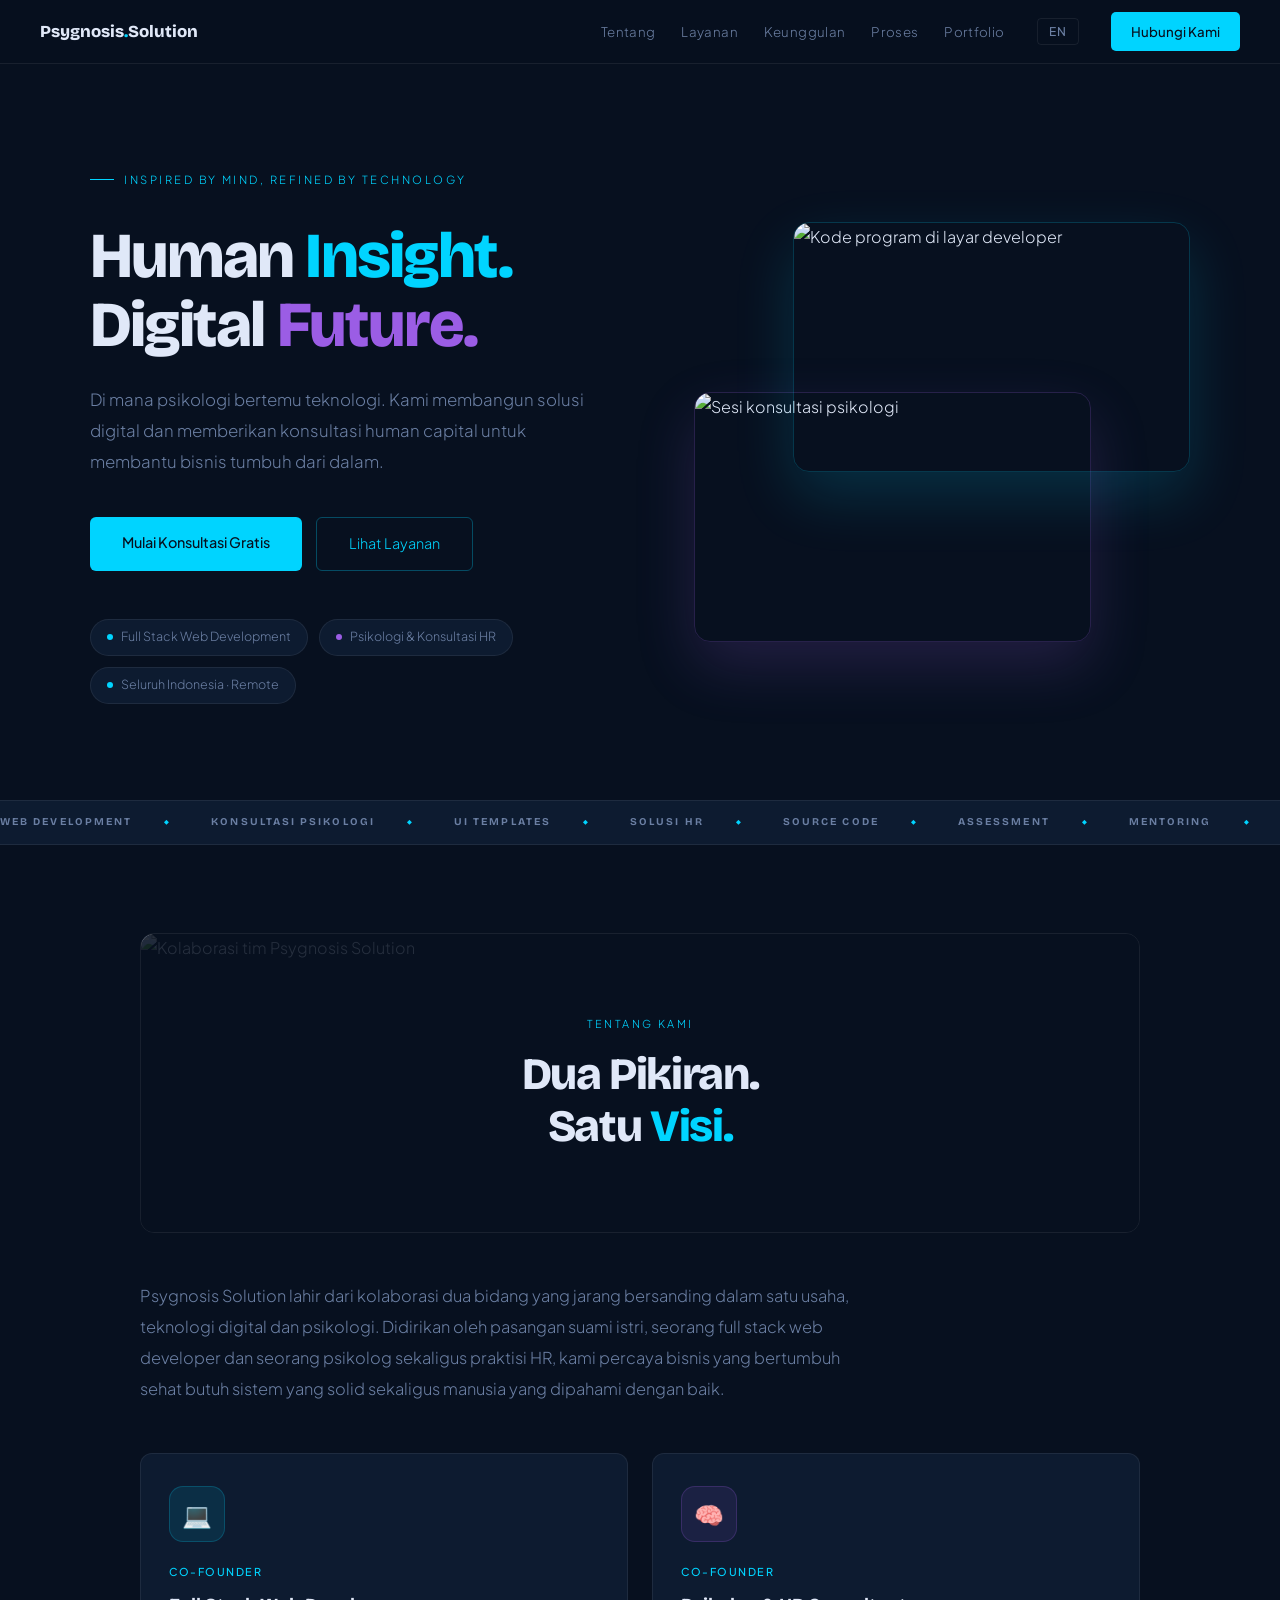
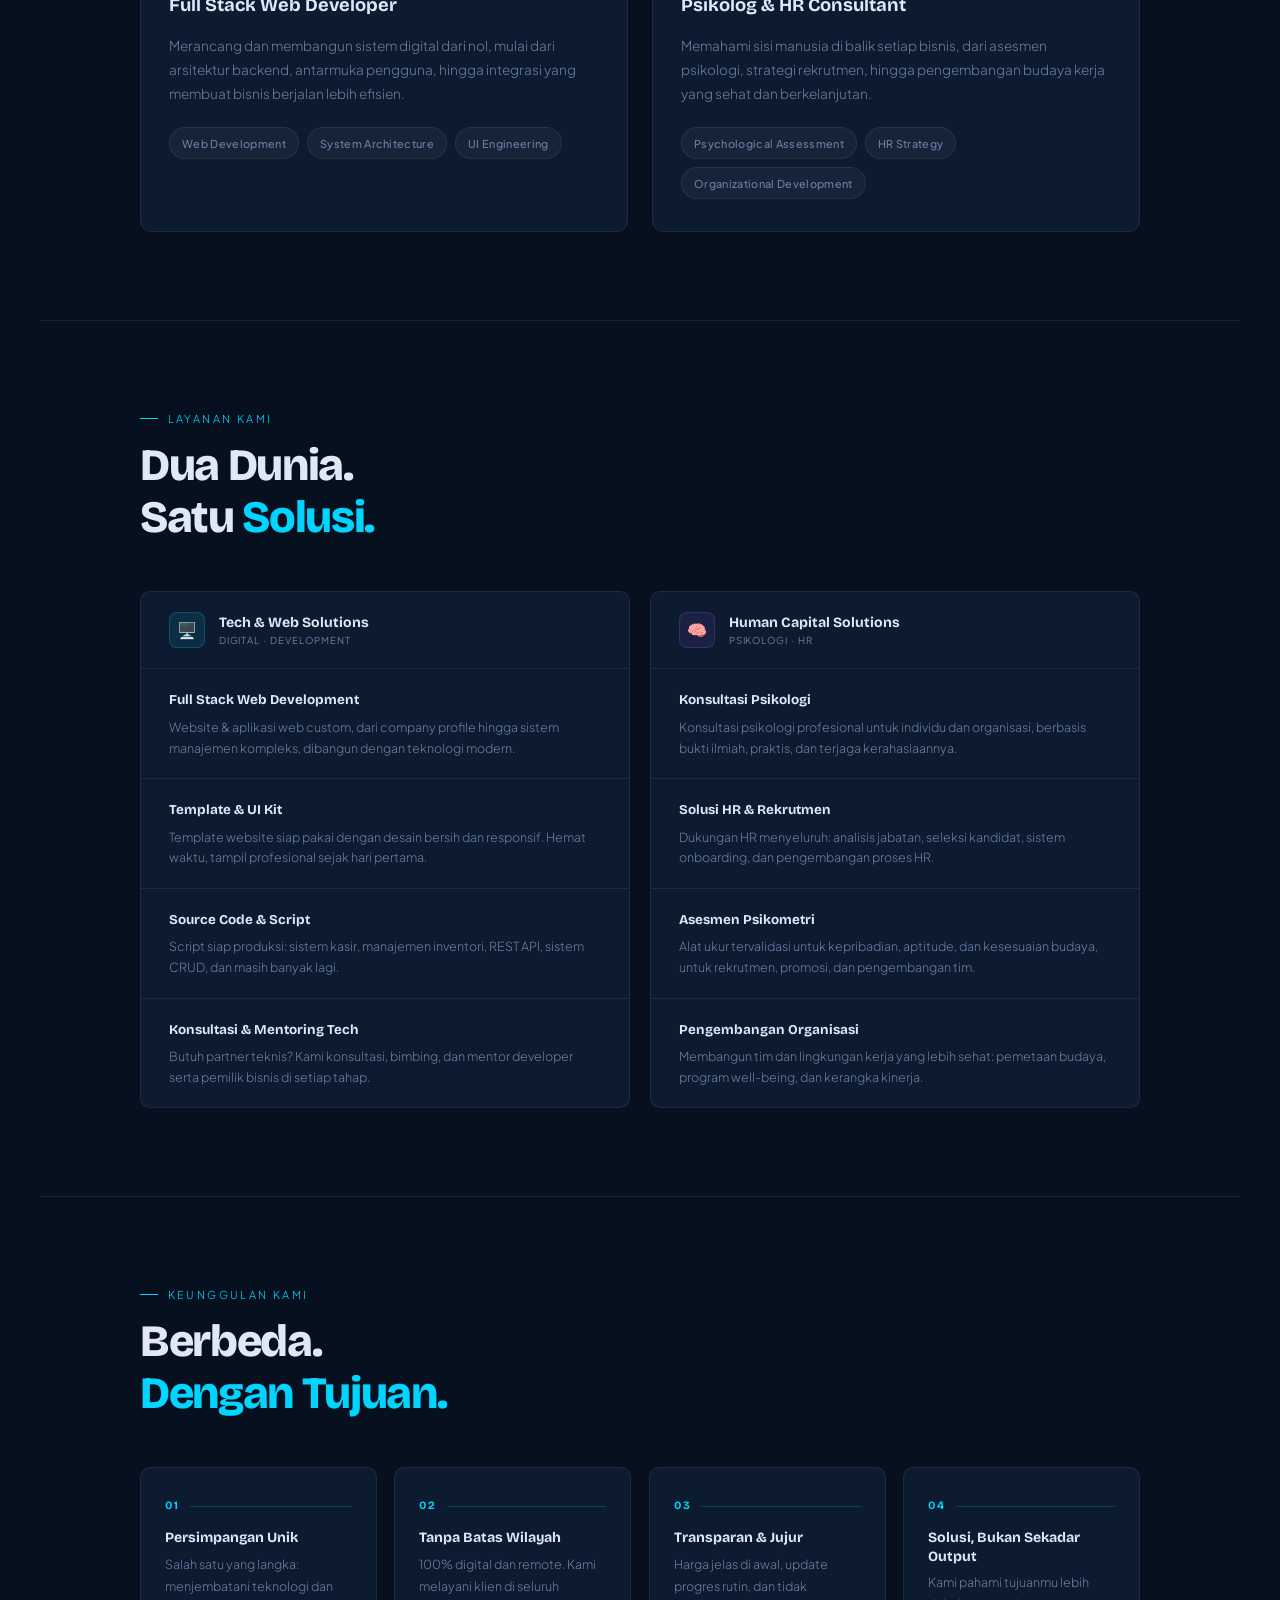
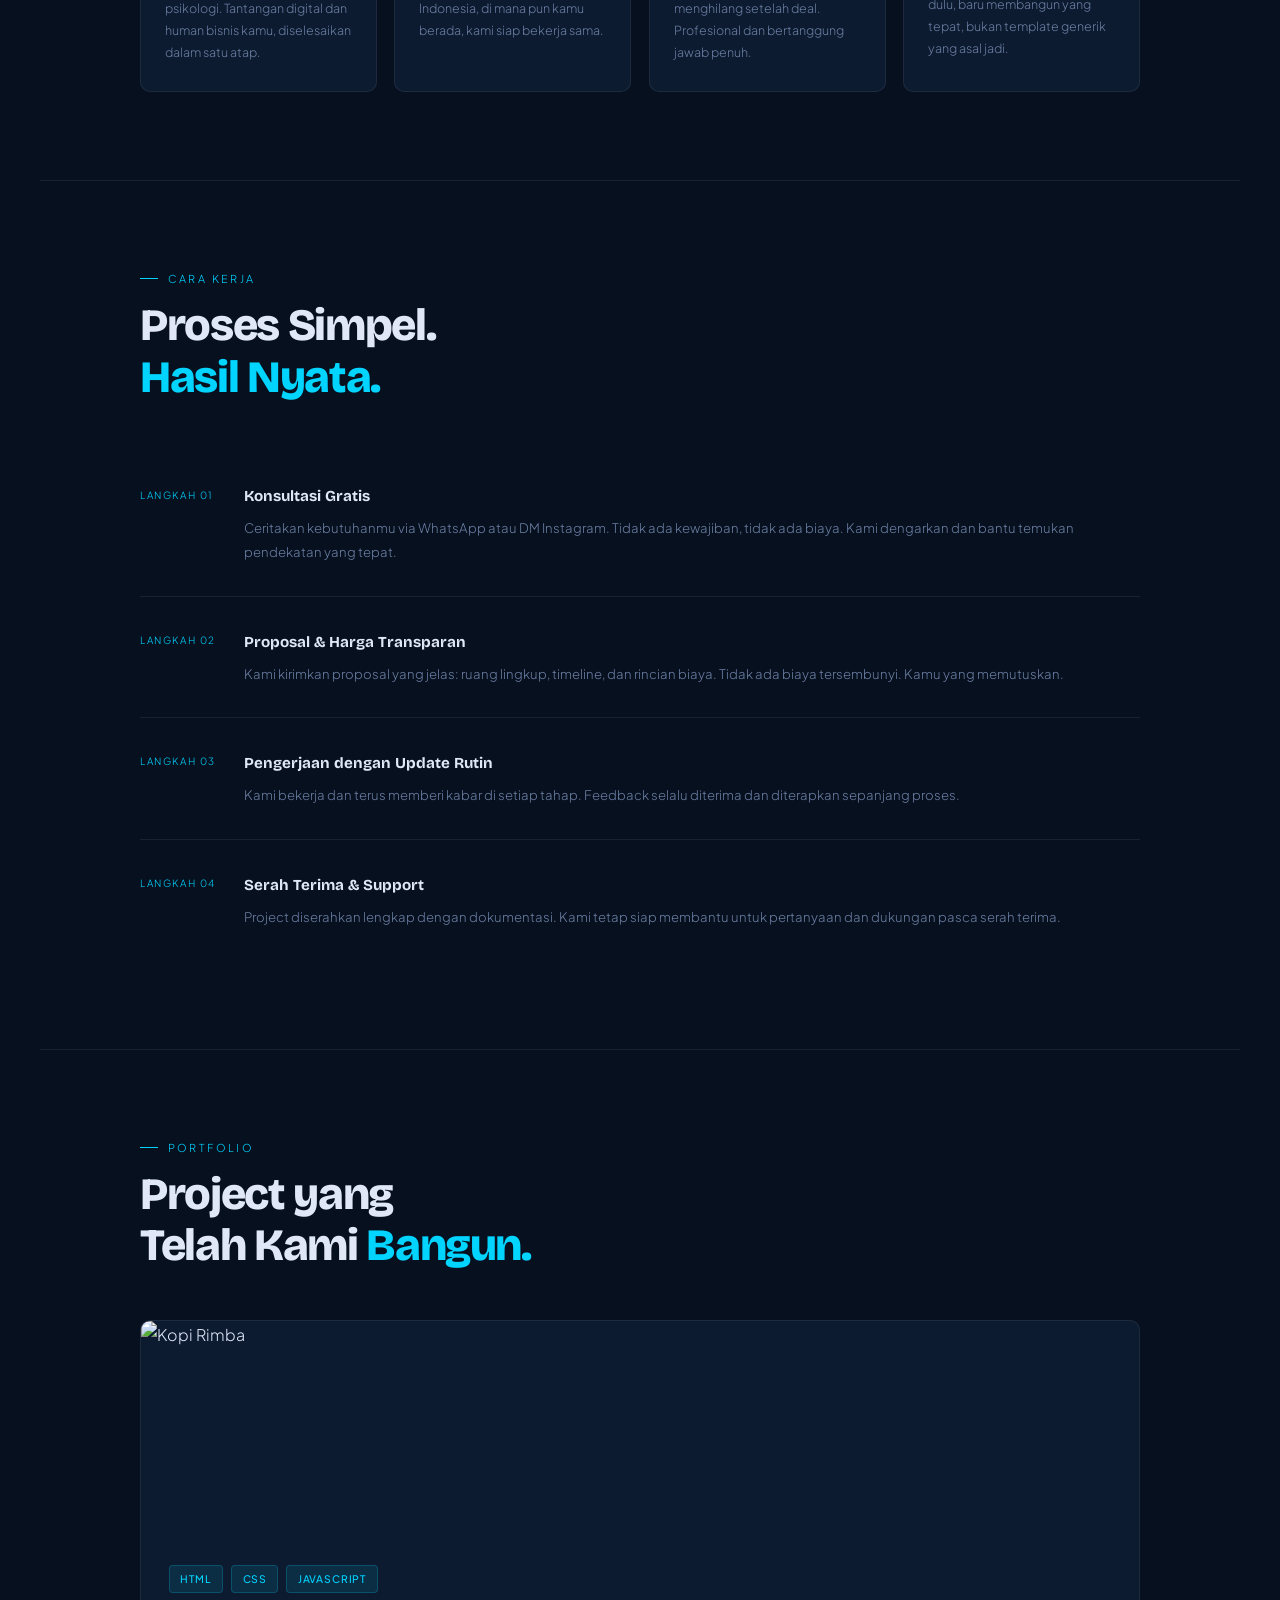
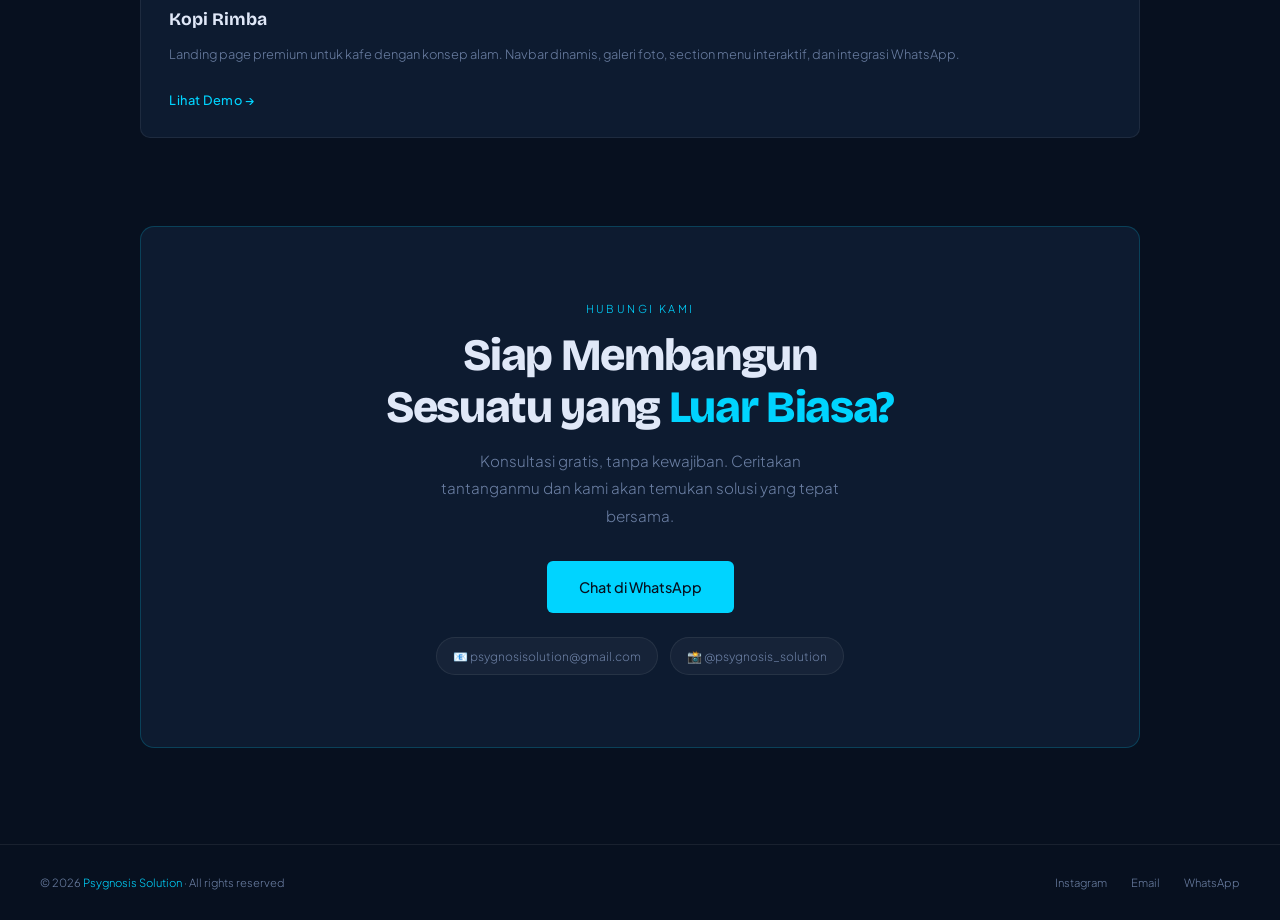
==== commit 73e4b7ae: "test" ====
--- a/index.html
+++ b/index.html
@@ -3,10 +3,11 @@
 <head>
     <meta charset="UTF-8">
     <meta name="viewport" content="width=device-width, initial-scale=1.0">
-    <title>Psygnosis Solution — Human Insight. Digital Future.</title>
-    <meta name="description" content="Web Development & Psychology — Solusi Digital dan Human Capital untuk bisnis Indonesia.">
+    <title>Psygnosis Solution · Human Insight. Digital Future.</title>
+    <meta name="description" content="Web Development & Psychology · Solusi digital dan human capital untuk bisnis di Indonesia, dibangun oleh developer dan psikolog profesional.">
+    <link rel="icon" href="data:image/svg+xml,%3Csvg xmlns='http://www.w3.org/2000/svg' viewBox='0 0 100 100'%3E%3Ctext y='.9em' font-size='90'%3E%F0%9F%A7%A0%3C/text%3E%3C/svg%3E">
     <link rel="preconnect" href="https://fonts.googleapis.com">
-    <link href="https://fonts.googleapis.com/css2?family=Bricolage+Grotesque:wght@700;800&family=Plus+Jakarta+Sans:wght@300;400;500&display=swap" rel="stylesheet">
+    <link href="https://fonts.googleapis.com/css2?family=Bricolage+Grotesque:wght@700;800&family=Plus+Jakarta+Sans:wght@300;400;500;600&display=swap" rel="stylesheet">
     <link rel="stylesheet" href="css/style.css">
 </head>
 <body>
@@ -15,6 +16,7 @@
         <a href="#" class="brand">Psygnosis<span>.</span>Solution</a>
         <div class="nav-right">
             <ul class="nav-links">
+                <li><a href="#about" data-id="nav-about">Tentang</a></li>
                 <li><a href="#services" data-id="nav-services">Layanan</a></li>
                 <li><a href="#why" data-id="nav-why">Keunggulan</a></li>
                 <li><a href="#process" data-id="nav-process">Proses</a></li>
@@ -22,11 +24,17 @@
             </ul>
             <button class="lang-toggle" id="langToggle">EN</button>
             <a href="https://wa.me/628190635550?text=Halo%20Psygnosis%20Solution%2C%20saya%20tertarik%20dengan%20layanan%20kalian." class="btn-sm" target="_blank" rel="noopener" data-id="nav-cta">Hubungi Kami</a>
+            <button class="hamburger" id="hamburger" aria-label="Toggle navigation">
+                <span></span>
+                <span></span>
+                <span></span>
+            </button>
         </div>
     </nav>
 
     <div class="mobile-menu" id="mobileMenu">
         <ul>
+            <li><a href="#about" class="mobile-link" data-id="mob-about">Tentang</a></li>
             <li><a href="#services" class="mobile-link" data-id="mob-services">Layanan</a></li>
             <li><a href="#why" class="mobile-link" data-id="mob-why">Keunggulan</a></li>
             <li><a href="#process" class="mobile-link" data-id="mob-process">Proses</a></li>
@@ -36,17 +44,29 @@
     </div>
 
     <div class="hero">
-        <div class="eyebrow" data-id="hero-eyebrow">Inspired by Mind, Refined by Technology</div>
-        <h1>Human <span class="c">Insight.</span><br>Digital <span class="p">Future.</span></h1>
-        <p class="hero-desc" data-id="hero-desc">Di mana psikologi bertemu teknologi. Kami membangun solusi digital dan memberikan konsultasi human capital — membantu bisnis tumbuh dari dalam.</p>
-        <div class="btn-group">
-            <a href="https://wa.me/628190635550?text=Halo%20Psygnosis%20Solution%2C%20saya%20tertarik%20dengan%20layanan%20kalian." class="btn-primary" target="_blank" rel="noopener" data-id="hero-cta">Mulai Konsultasi Gratis</a>
-            <a href="#services" class="btn-ghost" data-id="hero-explore">Lihat Layanan</a>
-        </div>
-        <div class="tags">
-            <div class="tag"><span class="dot dc"></span><span data-id="tag-1">Full Stack Web Development</span></div>
-            <div class="tag"><span class="dot dp"></span><span data-id="tag-2">Psikologi &amp; Konsultasi HR</span></div>
-            <div class="tag"><span class="dot dc"></span><span data-id="tag-3">Seluruh Indonesia &middot; Remote</span></div>
+        <div class="hero-inner">
+            <div class="hero-text">
+                <div class="eyebrow" data-id="hero-eyebrow">Inspired by Mind, Refined by Technology</div>
+                <h1>Human <span class="c">Insight.</span><br>Digital <span class="p">Future.</span></h1>
+                <p class="hero-desc" data-id="hero-desc">Di mana psikologi bertemu teknologi. Kami membangun solusi digital dan memberikan konsultasi human capital untuk membantu bisnis tumbuh dari dalam.</p>
+                <div class="btn-group">
+                    <a href="https://wa.me/628190635550?text=Halo%20Psygnosis%20Solution%2C%20saya%20tertarik%20dengan%20layanan%20kalian." class="btn-primary" target="_blank" rel="noopener" data-id="hero-cta">Mulai Konsultasi Gratis</a>
+                    <a href="#services" class="btn-ghost" data-id="hero-explore">Lihat Layanan</a>
+                </div>
+                <div class="tags">
+                    <div class="tag"><span class="dot dc"></span><span data-id="tag-1">Full Stack Web Development</span></div>
+                    <div class="tag"><span class="dot dp"></span><span data-id="tag-2">Psikologi &amp; Konsultasi HR</span></div>
+                    <div class="tag"><span class="dot dc"></span><span data-id="tag-3">Seluruh Indonesia &middot; Remote</span></div>
+                </div>
+            </div>
+            <div class="hero-visual">
+                <div class="hv-card hv-tech">
+                    <img src="https://images.unsplash.com/photo-1454165804606-c3d57bc86b40?w=700&q=80&fit=crop" alt="Kode program di layar developer">
+                </div>
+                <div class="hv-card hv-psych">
+                    <img src="https://images.unsplash.com/photo-1522202176988-66273c2fd55f?w=700&q=80&fit=crop" alt="Sesi konsultasi psikologi">
+                </div>
+            </div>
         </div>
     </div>
 
@@ -71,11 +91,48 @@
         </div>
     </div>
 
+    <section id="about">
+        <div class="about-banner">
+            <img src="https://images.unsplash.com/photo-1519389950473-47ba0277781c?w=1400&q=75&fit=crop" alt="Kolaborasi tim Psygnosis Solution">
+            <div class="about-banner-overlay">
+                <div class="section-label centered light" data-id="sec-about">Tentang Kami</div>
+                <h2 class="banner-title" data-id="about-title">Dua Pikiran.<br>Satu <em>Visi.</em></h2>
+            </div>
+        </div>
+        <p class="about-intro" data-id="about-intro">Psygnosis Solution lahir dari kolaborasi dua bidang yang jarang bersanding dalam satu usaha, teknologi digital dan psikologi. Didirikan oleh pasangan suami istri, seorang full stack web developer dan seorang psikolog sekaligus praktisi HR, kami percaya bisnis yang bertumbuh sehat butuh sistem yang solid sekaligus manusia yang dipahami dengan baik.</p>
+        <div class="founders-grid">
+            <div class="founder-card">
+                <div class="founder-avatar fa-tech">💻</div>
+                <div class="founder-role" data-id="founder-1-role">Co-Founder</div>
+                <h3 data-id="founder-1-title">Full Stack Web Developer</h3>
+                <p data-id="founder-1-desc">Merancang dan membangun sistem digital dari nol, mulai dari arsitektur backend, antarmuka pengguna, hingga integrasi yang membuat bisnis berjalan lebih efisien.</p>
+                <div class="founder-skills">
+                    <span class="fskill">Web Development</span>
+                    <span class="fskill">System Architecture</span>
+                    <span class="fskill">UI Engineering</span>
+                </div>
+            </div>
+            <div class="founder-card">
+                <div class="founder-avatar fa-psych">🧠</div>
+                <div class="founder-role" data-id="founder-2-role">Co-Founder</div>
+                <h3 data-id="founder-2-title">Psikolog &amp; HR Consultant</h3>
+                <p data-id="founder-2-desc">Memahami sisi manusia di balik setiap bisnis, dari asesmen psikologi, strategi rekrutmen, hingga pengembangan budaya kerja yang sehat dan berkelanjutan.</p>
+                <div class="founder-skills">
+                    <span class="fskill">Psychological Assessment</span>
+                    <span class="fskill">HR Strategy</span>
+                    <span class="fskill">Organizational Development</span>
+                </div>
+            </div>
+        </div>
+    </section>
+
+    <div class="sep"></div>
+
     <section id="services">
         <div class="section-label" data-id="sec-services">Layanan Kami</div>
         <h2>Dua Dunia.<br>Satu <em>Solusi.</em></h2>
         <div class="services-grid">
-            <div class="svc-col">
+            <div class="svc-col svc-tech">
                 <div class="svc-col-head">
                     <div class="svc-icon ic-tech">🖥️</div>
                     <div class="svc-col-title">
@@ -85,7 +142,7 @@
                 </div>
                 <div class="svc-item">
                     <div class="svc-name" data-id="svc-1-name">Full Stack Web Development</div>
-                    <div class="svc-desc" data-id="svc-1-desc">Website &amp; aplikasi web custom — dari company profile hingga sistem manajemen kompleks, dibangun dengan teknologi modern.</div>
+                    <div class="svc-desc" data-id="svc-1-desc">Website &amp; aplikasi web custom, dari company profile hingga sistem manajemen kompleks, dibangun dengan teknologi modern.</div>
                 </div>
                 <div class="svc-item">
                     <div class="svc-name" data-id="svc-2-name">Template &amp; UI Kit</div>
@@ -93,14 +150,14 @@
                 </div>
                 <div class="svc-item">
                     <div class="svc-name" data-id="svc-3-name">Source Code &amp; Script</div>
-                    <div class="svc-desc" data-id="svc-3-desc">Script siap produksi — sistem kasir, manajemen inventori, REST API, sistem CRUD, dan masih banyak lagi.</div>
+                    <div class="svc-desc" data-id="svc-3-desc">Script siap produksi: sistem kasir, manajemen inventori, REST API, sistem CRUD, dan masih banyak lagi.</div>
                 </div>
                 <div class="svc-item">
                     <div class="svc-name" data-id="svc-4-name">Konsultasi &amp; Mentoring Tech</div>
                     <div class="svc-desc" data-id="svc-4-desc">Butuh partner teknis? Kami konsultasi, bimbing, dan mentor developer serta pemilik bisnis di setiap tahap.</div>
                 </div>
             </div>
-            <div class="svc-col">
+            <div class="svc-col svc-psych">
                 <div class="svc-col-head">
                     <div class="svc-icon ic-psych">🧠</div>
                     <div class="svc-col-title">
@@ -110,7 +167,7 @@
                 </div>
                 <div class="svc-item">
                     <div class="svc-name" data-id="svc-5-name">Konsultasi Psikologi</div>
-                    <div class="svc-desc" data-id="svc-5-desc">Konsultasi psikologi profesional untuk individu dan organisasi — berbasis bukti ilmiah, praktis, dan terjaga kerahasiaannya.</div>
+                    <div class="svc-desc" data-id="svc-5-desc">Konsultasi psikologi profesional untuk individu dan organisasi, berbasis bukti ilmiah, praktis, dan terjaga kerahasiaannya.</div>
                 </div>
                 <div class="svc-item">
                     <div class="svc-name" data-id="svc-6-name">Solusi HR &amp; Rekrutmen</div>
@@ -118,11 +175,11 @@
                 </div>
                 <div class="svc-item">
                     <div class="svc-name" data-id="svc-7-name">Asesmen Psikometri</div>
-                    <div class="svc-desc" data-id="svc-7-desc">Alat ukur tervalidasi untuk kepribadian, aptitude, dan kesesuaian budaya — untuk rekrutmen, promosi, dan pengembangan tim.</div>
+                    <div class="svc-desc" data-id="svc-7-desc">Alat ukur tervalidasi untuk kepribadian, aptitude, dan kesesuaian budaya, untuk rekrutmen, promosi, dan pengembangan tim.</div>
                 </div>
                 <div class="svc-item">
                     <div class="svc-name" data-id="svc-8-name">Pengembangan Organisasi</div>
-                    <div class="svc-desc" data-id="svc-8-desc">Membangun tim dan lingkungan kerja yang lebih sehat — pemetaan budaya, program well-being, dan kerangka kinerja.</div>
+                    <div class="svc-desc" data-id="svc-8-desc">Membangun tim dan lingkungan kerja yang lebih sehat: pemetaan budaya, program well-being, dan kerangka kinerja.</div>
                 </div>
             </div>
         </div>
@@ -135,24 +192,24 @@
         <h2>Berbeda.<br><em>Dengan Tujuan.</em></h2>
         <div class="why-grid">
             <div class="why-card">
-                <div class="why-num">01 ——</div>
+                <div class="why-num">01</div>
                 <h3 data-id="why-1-title">Persimpangan Unik</h3>
                 <p data-id="why-1-desc">Salah satu yang langka: menjembatani teknologi dan psikologi. Tantangan digital dan human bisnis kamu, diselesaikan dalam satu atap.</p>
             </div>
             <div class="why-card">
-                <div class="why-num">02 ——</div>
+                <div class="why-num">02</div>
                 <h3 data-id="why-2-title">Tanpa Batas Wilayah</h3>
-                <p data-id="why-2-desc">100% digital dan remote. Kami melayani klien di seluruh Indonesia — di mana pun kamu berada, kami siap bekerja sama.</p>
+                <p data-id="why-2-desc">100% digital dan remote. Kami melayani klien di seluruh Indonesia, di mana pun kamu berada, kami siap bekerja sama.</p>
             </div>
             <div class="why-card">
-                <div class="why-num">03 ——</div>
+                <div class="why-num">03</div>
                 <h3 data-id="why-3-title">Transparan &amp; Jujur</h3>
                 <p data-id="why-3-desc">Harga jelas di awal, update progres rutin, dan tidak menghilang setelah deal. Profesional dan bertanggung jawab penuh.</p>
             </div>
             <div class="why-card">
-                <div class="why-num">04 ——</div>
+                <div class="why-num">04</div>
                 <h3 data-id="why-4-title">Solusi, Bukan Sekadar Output</h3>
-                <p data-id="why-4-desc">Kami pahami tujuanmu lebih dulu, baru membangun yang tepat — bukan template generik yang asal jadi.</p>
+                <p data-id="why-4-desc">Kami pahami tujuanmu lebih dulu, baru membangun yang tepat, bukan template generik yang asal jadi.</p>
             </div>
         </div>
     </section>
@@ -174,7 +231,7 @@
                 <div class="step-num" data-id="step-2-num">Langkah 02</div>
                 <div class="step-body">
                     <h3 data-id="step-2-title">Proposal &amp; Harga Transparan</h3>
-                    <p data-id="step-2-desc">Kami kirimkan proposal yang jelas — ruang lingkup, timeline, dan rincian biaya. Tidak ada biaya tersembunyi. Kamu yang memutuskan.</p>
+                    <p data-id="step-2-desc">Kami kirimkan proposal yang jelas: ruang lingkup, timeline, dan rincian biaya. Tidak ada biaya tersembunyi. Kamu yang memutuskan.</p>
                 </div>
             </div>
             <div class="process-step">
@@ -201,7 +258,7 @@
         <h2>Project yang<br>Telah Kami <em>Bangun.</em></h2>
         <div class="portfolio-grid">
             <div class="portfolio-card">
-                <a href="https://psygnosis-solution.github.io/portfolio/kopi-rimba" target="_blank" rel="noopener" class="portfolio-img-wrap">
+                <a href="https://psygnosis-solution.github.io/portofolio/kopi-rimba" target="_blank" rel="noopener" class="portfolio-img-wrap">
                     <img src="https://images.unsplash.com/photo-1447933601403-0c6688de566e?w=800&q=80&fit=crop" alt="Kopi Rimba">
                     <div class="portfolio-overlay">
                         <span data-id="portfolio-view">Lihat Demo</span>
@@ -215,7 +272,7 @@
                     </div>
                     <h3>Kopi Rimba</h3>
                     <p data-id="portfolio-1-desc">Landing page premium untuk kafe dengan konsep alam. Navbar dinamis, galeri foto, section menu interaktif, dan integrasi WhatsApp.</p>
-                    <a href="https://psygnosis-solution.github.io/portfolio/kopi-rimba" target="_blank" rel="noopener" class="portfolio-link" data-id="portfolio-link">Lihat Demo &rarr;</a>
+                    <a href="https://psygnosis-solution.github.io/portofolio/kopi-rimba" target="_blank" rel="noopener" class="portfolio-link" data-id="portfolio-link">Lihat Demo &rarr;</a>
                 </div>
             </div>
         </div>
@@ -235,7 +292,7 @@
     </div>
 
     <footer>
-        <p>&copy; 2025 <a href="#">Psygnosis Solution</a> &middot; All rights reserved</p>
+        <p>&copy; <span id="year"></span> <a href="#">Psygnosis Solution</a> &middot; All rights reserved</p>
         <div class="foot-links">
             <a href="https://www.instagram.com/psygnosis_solution/" target="_blank" rel="noopener">Instagram</a>
             <a href="mailto:psygnosisolution@gmail.com">Email</a>
@@ -245,4 +302,4 @@
 
     <script src="js/main.js"></script>
 </body>
-</html>+</html>
--- a/css/style.css
+++ b/css/style.css
@@ -72,7 +72,7 @@
 
 .nav-links {
     display: flex;
-    gap: 1.75rem;
+    gap: 1.6rem;
     list-style: none;
 }
 
@@ -124,6 +124,42 @@
     opacity: 0.85;
 }
 
+.hamburger {
+    display: none;
+    flex-direction: column;
+    justify-content: center;
+    align-items: center;
+    gap: 5px;
+    width: 32px;
+    height: 32px;
+    background: none;
+    border: none;
+    cursor: pointer;
+    padding: 0;
+    flex-shrink: 0;
+}
+
+.hamburger span {
+    display: block;
+    width: 22px;
+    height: 2px;
+    background: var(--text);
+    border-radius: 2px;
+    transition: transform 0.25s, opacity 0.25s;
+}
+
+.hamburger.open span:nth-child(1) {
+    transform: translateY(7px) rotate(45deg);
+}
+
+.hamburger.open span:nth-child(2) {
+    opacity: 0;
+}
+
+.hamburger.open span:nth-child(3) {
+    transform: translateY(-7px) rotate(-45deg);
+}
+
 .mobile-menu {
     display: none;
     position: sticky;
@@ -157,9 +193,16 @@
 }
 
 .hero {
-    padding: 7rem 2.5rem 6rem;
-    max-width: 1080px;
+    padding: 6rem 2.5rem 6rem;
+    max-width: 1180px;
     margin: 0 auto;
+}
+
+.hero-inner {
+    display: grid;
+    grid-template-columns: 1.05fr 0.95fr;
+    gap: 3.5rem;
+    align-items: center;
 }
 
 .eyebrow {
@@ -184,11 +227,10 @@
 h1 {
     font-family: 'Bricolage Grotesque', sans-serif;
     font-weight: 800;
-    font-size: clamp(2.8rem, 6vw, 5rem);
+    font-size: clamp(2.6rem, 5vw, 4.4rem);
     line-height: 1.08;
     letter-spacing: -0.03em;
     margin-bottom: 1.5rem;
-    max-width: 700px;
 }
 
 .c { color: var(--cyan); }
@@ -269,6 +311,43 @@
 .dc { background: var(--cyan); }
 .dp { background: var(--purple); }
 
+.hero-visual {
+    position: relative;
+    height: 420px;
+}
+
+.hv-card {
+    position: absolute;
+    width: 80%;
+    height: 250px;
+    border-radius: 16px;
+    overflow: hidden;
+    border: 1px solid var(--border);
+}
+
+.hv-card img {
+    width: 100%;
+    height: 100%;
+    object-fit: cover;
+    display: block;
+}
+
+.hv-tech {
+    top: 0;
+    right: 0;
+    z-index: 2;
+    border-color: var(--cyan20);
+    box-shadow: 0 24px 60px rgba(0, 212, 255, 0.16);
+}
+
+.hv-psych {
+    bottom: 0;
+    left: 0;
+    z-index: 1;
+    border-color: var(--purple22);
+    box-shadow: 0 24px 60px rgba(155, 93, 229, 0.18);
+}
+
 .ticker-wrap {
     overflow: hidden;
     border-top: 1px solid var(--border);
@@ -341,6 +420,10 @@
     display: none;
 }
 
+.section-label.light {
+    color: var(--cyan);
+}
+
 h2 {
     font-family: 'Bricolage Grotesque', sans-serif;
     font-weight: 800;
@@ -359,6 +442,130 @@
     height: 1px;
     background: var(--border);
     margin: 0 2.5rem;
+}
+
+.about-banner {
+    position: relative;
+    height: 300px;
+    border-radius: 14px;
+    overflow: hidden;
+    border: 1px solid var(--border);
+    margin-bottom: 3rem;
+}
+
+.about-banner img {
+    width: 100%;
+    height: 100%;
+    object-fit: cover;
+    display: block;
+}
+
+.about-banner-overlay {
+    position: absolute;
+    inset: 0;
+    background: linear-gradient(180deg, rgba(7, 16, 31, 0.88) 0%, rgba(7, 16, 31, 0.72) 45%, rgba(7, 16, 31, 0.92) 100%);
+    display: flex;
+    flex-direction: column;
+    align-items: center;
+    justify-content: center;
+    text-align: center;
+    padding: 2rem;
+}
+
+.about-banner-overlay .section-label {
+    margin-bottom: 1rem;
+}
+
+.banner-title {
+    margin-bottom: 0;
+}
+
+.about-intro {
+    font-size: 1.02rem;
+    color: var(--muted);
+    max-width: 720px;
+    line-height: 1.9;
+    margin-bottom: 3rem;
+}
+
+.founders-grid {
+    display: grid;
+    grid-template-columns: repeat(auto-fit, minmax(280px, 1fr));
+    gap: 1.5rem;
+}
+
+.founder-card {
+    background: var(--bg2);
+    border: 1px solid var(--border);
+    border-radius: 12px;
+    padding: 2rem 1.75rem;
+    transition: border-color 0.2s;
+}
+
+.founder-card:hover {
+    border-color: var(--cyan20);
+}
+
+.founder-avatar {
+    width: 56px;
+    height: 56px;
+    border-radius: 14px;
+    display: flex;
+    align-items: center;
+    justify-content: center;
+    font-size: 1.5rem;
+    margin-bottom: 1.25rem;
+}
+
+.fa-tech {
+    background: var(--cyan10);
+    border: 1px solid var(--cyan20);
+}
+
+.fa-psych {
+    background: var(--purple10);
+    border: 1px solid var(--purple22);
+}
+
+.founder-role {
+    font-size: 0.68rem;
+    font-weight: 500;
+    letter-spacing: 0.14em;
+    text-transform: uppercase;
+    color: var(--cyan);
+    margin-bottom: 0.5rem;
+}
+
+.founder-card h3 {
+    font-family: 'Bricolage Grotesque', sans-serif;
+    font-size: 1.15rem;
+    font-weight: 700;
+    margin-bottom: 0.75rem;
+    color: var(--text);
+}
+
+.founder-card p {
+    font-size: 0.85rem;
+    color: var(--muted);
+    line-height: 1.8;
+    margin-bottom: 1.25rem;
+}
+
+.founder-skills {
+    display: flex;
+    gap: 0.5rem;
+    flex-wrap: wrap;
+}
+
+.fskill {
+    font-size: 0.68rem;
+    font-weight: 500;
+    letter-spacing: 0.03em;
+    color: var(--muted);
+    background: rgba(255, 255, 255, 0.04);
+    border: 1px solid var(--border);
+    padding: 0.35rem 0.75rem;
+    border-radius: 100px;
 }
 
 .services-grid {
@@ -460,10 +667,22 @@
 }
 
 .why-num {
-    font-size: 0.6rem;
+    display: flex;
+    align-items: center;
+    gap: 0.6rem;
+    font-family: 'Bricolage Grotesque', sans-serif;
+    font-size: 0.7rem;
+    font-weight: 700;
     letter-spacing: 0.18em;
     color: var(--cyan);
     margin-bottom: 0.85rem;
+}
+
+.why-num::after {
+    content: '';
+    flex: 1;
+    height: 1px;
+    background: var(--cyan20);
 }
 
 .why-card h3 {
@@ -719,19 +938,36 @@
     color: var(--cyan);
 }
 
+@media (max-width: 900px) {
+    .hero-inner {
+        grid-template-columns: 1fr;
+    }
+
+    .hero-visual {
+        height: 320px;
+        margin-top: 1rem;
+    }
+}
+
 @media (max-width: 860px) {
     .nav-links { display: none; }
+    .hamburger { display: flex; }
+    .nav-right { gap: 1rem; }
+    .btn-sm    { display: none; }
 }
 
 @media (max-width: 640px) {
-    nav            { padding: 0 1.25rem; }
-    .hero          { padding: 4.5rem 1.25rem 4rem; }
-    section        { padding: 4rem 1.25rem; }
-    .cta-section   { padding: 0 1.25rem 4rem; }
-    .sep           { margin: 0 1.25rem; }
-    .services-grid { grid-template-columns: 1fr; }
-    .process-step  { grid-template-columns: 60px 1fr; gap: 1rem; }
-    footer         { padding: 1.5rem 1.25rem; }
-    .cta-box       { padding: 3rem 1.25rem; }
-    .mobile-menu   { padding: 1.5rem 1.25rem; }
-}+    nav              { padding: 0 1.25rem; }
+    .hero            { padding: 4.5rem 1.25rem 4rem; }
+    section          { padding: 4rem 1.25rem; }
+    .cta-section     { padding: 0 1.25rem 4rem; }
+    .sep             { margin: 0 1.25rem; }
+    .services-grid   { grid-template-columns: 1fr; }
+    .process-step    { grid-template-columns: 60px 1fr; gap: 1rem; }
+    footer           { padding: 1.5rem 1.25rem; }
+    .cta-box         { padding: 3rem 1.25rem; }
+    .mobile-menu     { padding: 1.5rem 1.25rem; }
+    .hero-visual     { height: 260px; }
+    .hv-card         { height: 190px; }
+    .about-banner    { height: 220px; }
+}
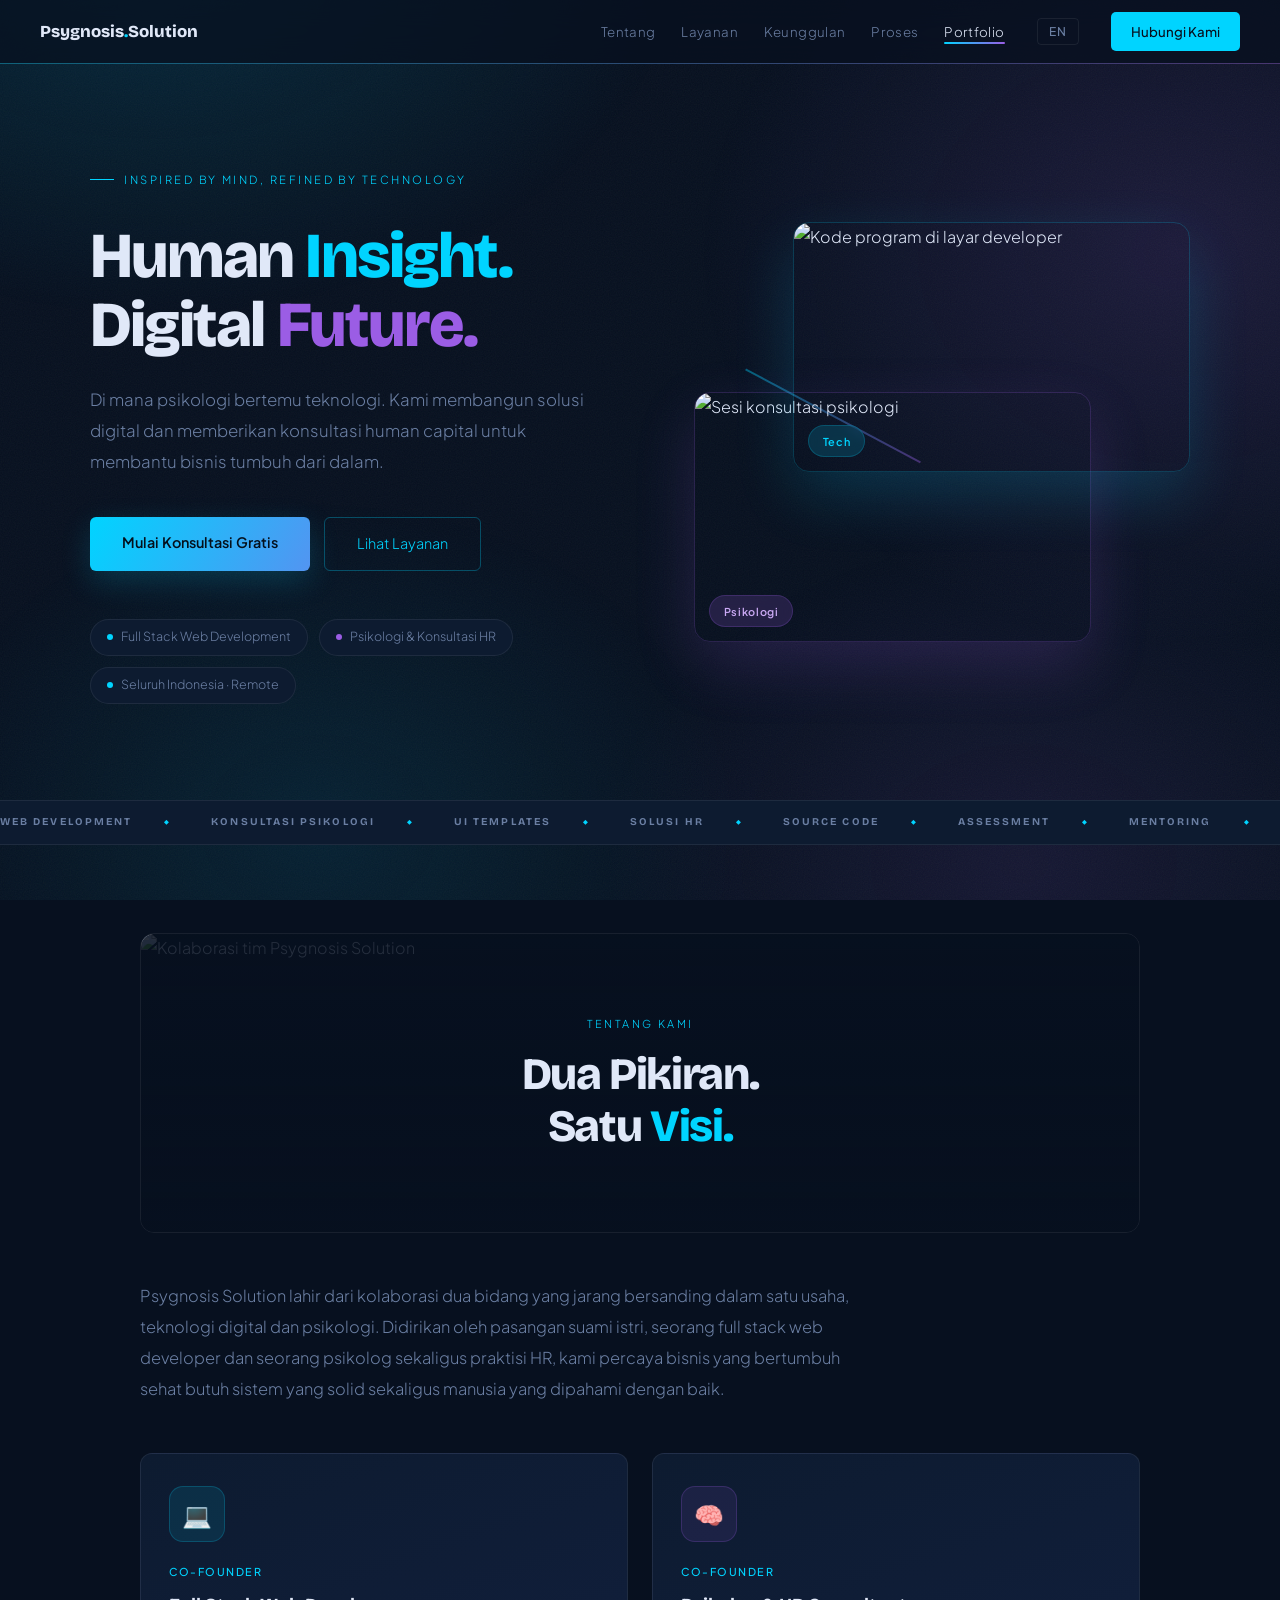
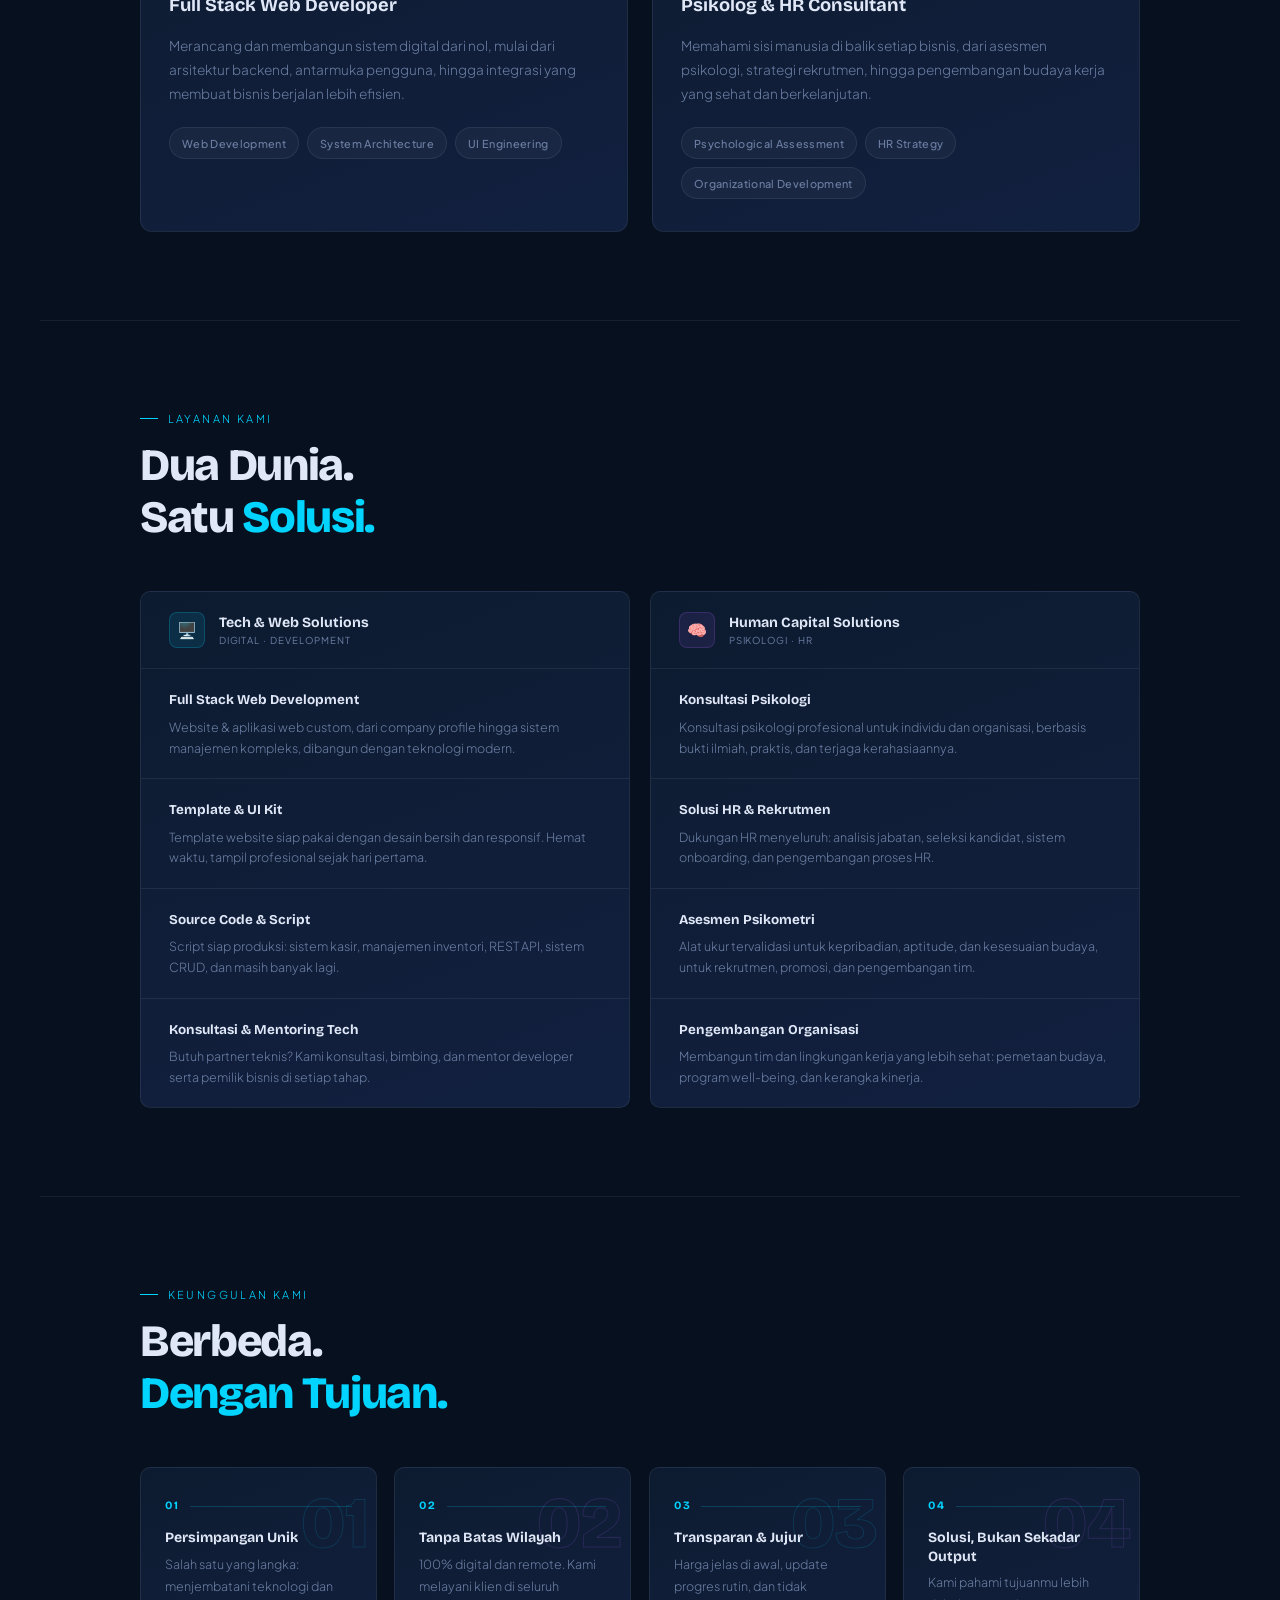
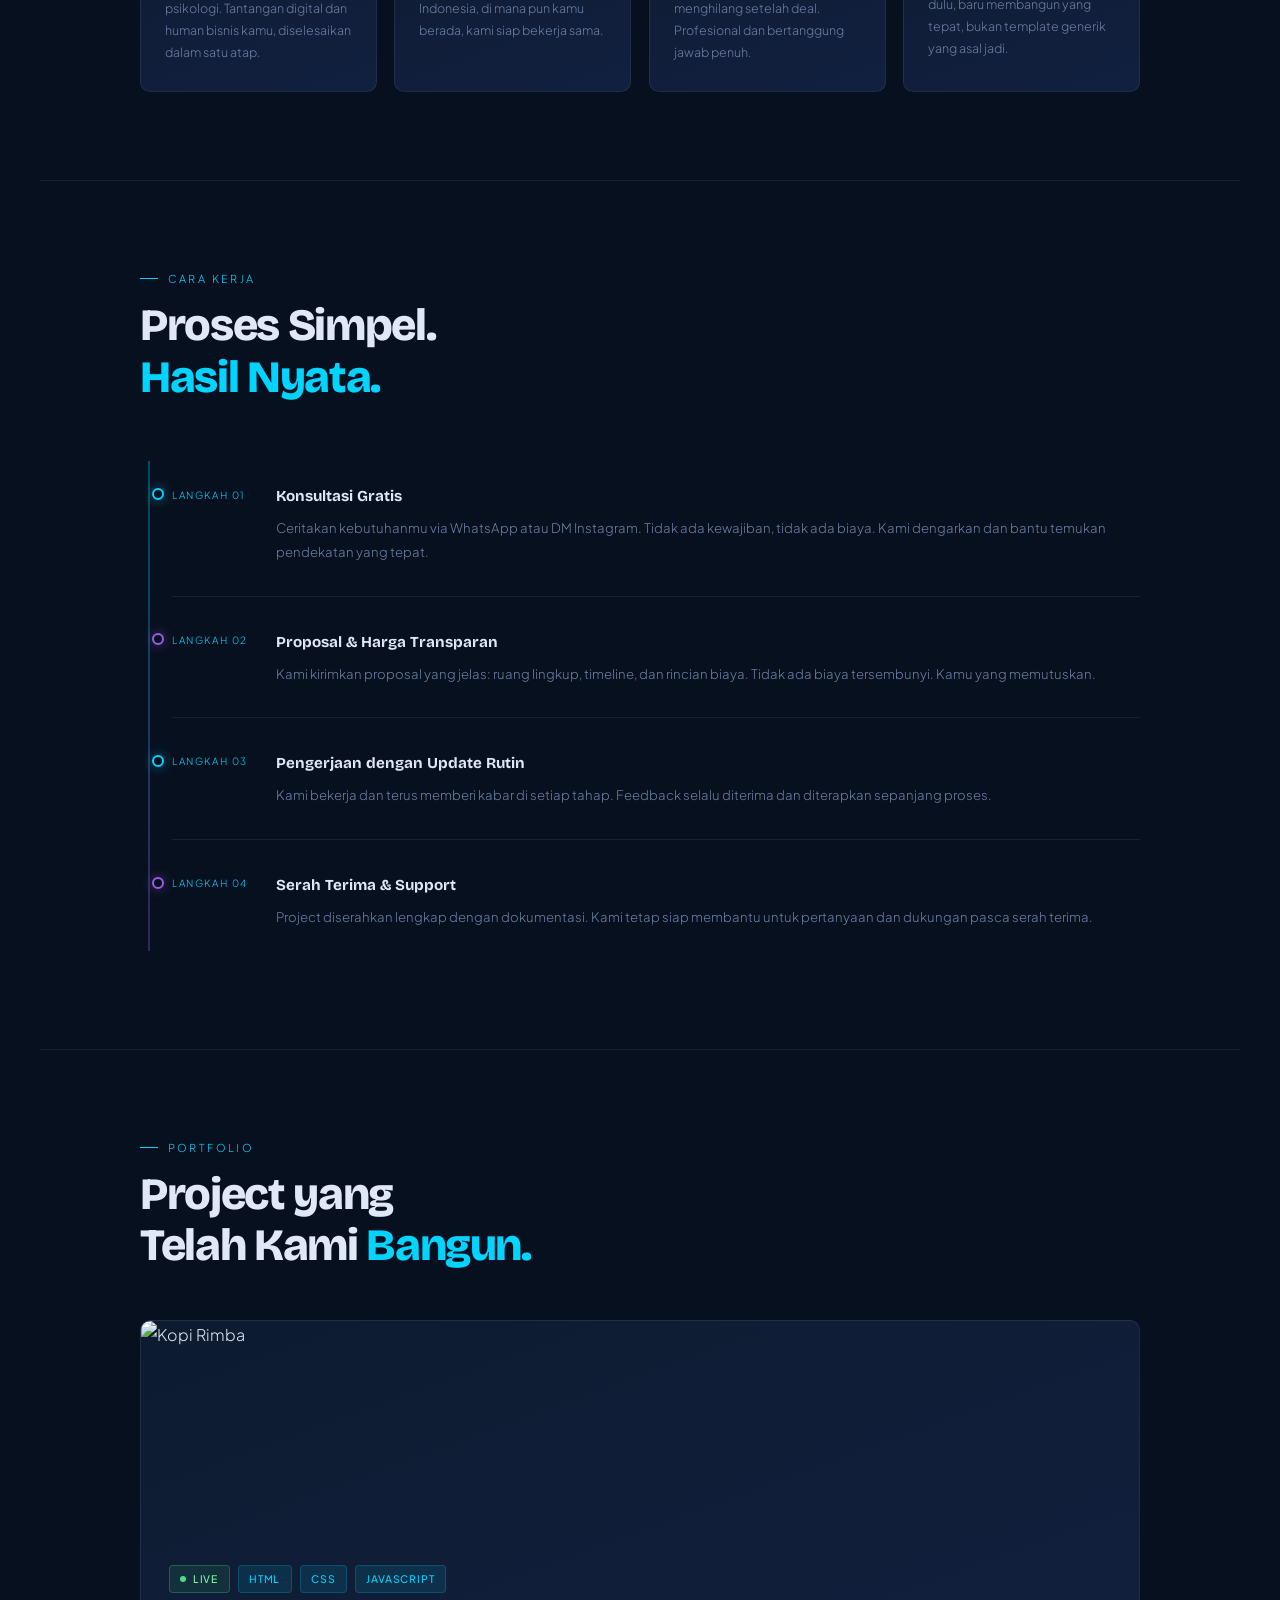
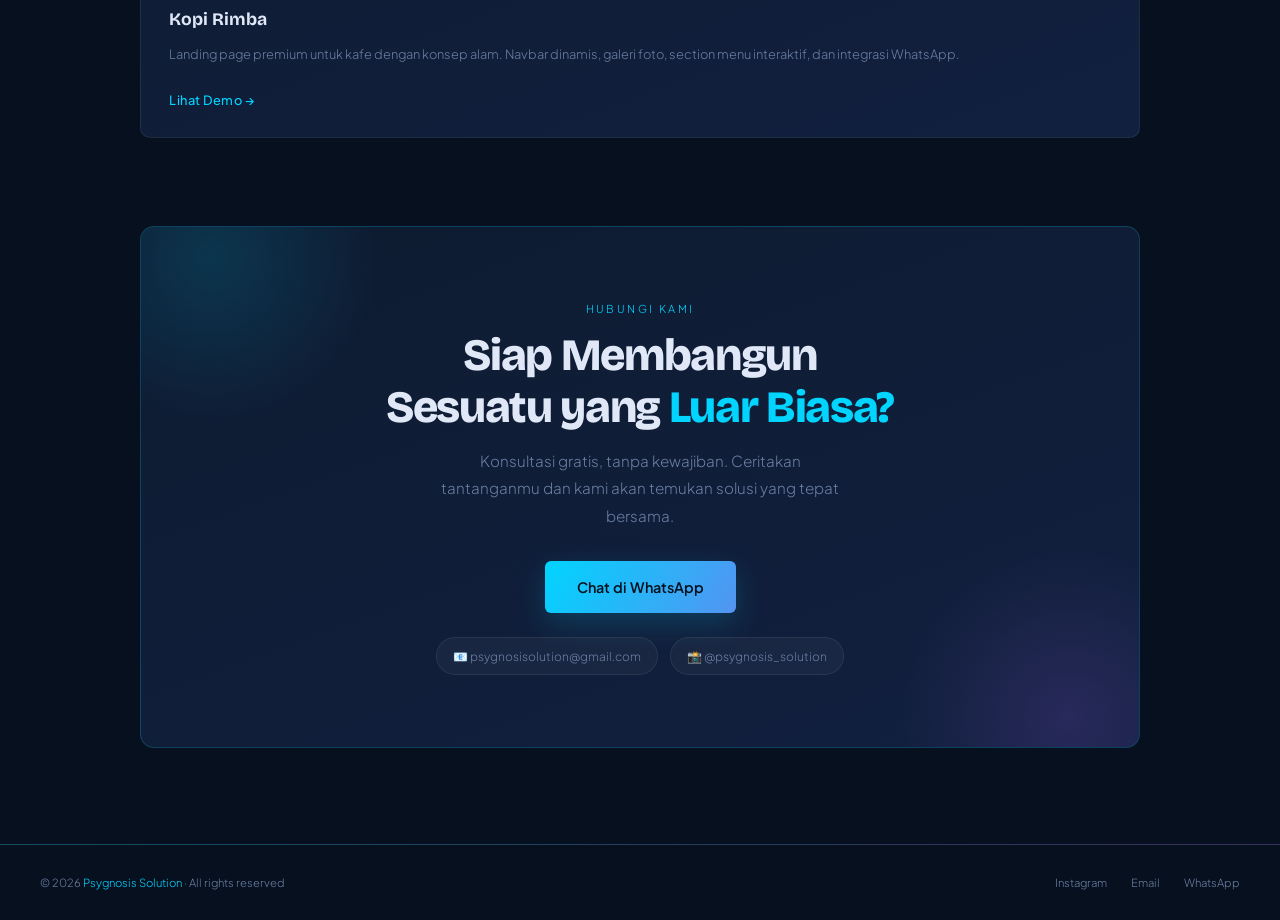
==== commit c00715c3: "update" ====
--- a/index.html
+++ b/index.html
@@ -9,6 +9,7 @@
     <link rel="preconnect" href="https://fonts.googleapis.com">
     <link href="https://fonts.googleapis.com/css2?family=Bricolage+Grotesque:wght@700;800&family=Plus+Jakarta+Sans:wght@300;400;500;600&display=swap" rel="stylesheet">
     <link rel="stylesheet" href="css/style.css">
+    <noscript><style>.reveal{opacity:1 !important;transform:none !important;}</style></noscript>
 </head>
 <body>
 
@@ -62,10 +63,13 @@
             <div class="hero-visual">
                 <div class="hv-card hv-tech">
                     <img src="https://images.unsplash.com/photo-1454165804606-c3d57bc86b40?w=700&q=80&fit=crop" alt="Kode program di layar developer">
+                    <span class="hv-badge hv-badge-tech" data-id="hv-tech-badge">Tech</span>
                 </div>
                 <div class="hv-card hv-psych">
                     <img src="https://images.unsplash.com/photo-1522202176988-66273c2fd55f?w=700&q=80&fit=crop" alt="Sesi konsultasi psikologi">
-                </div>
+                    <span class="hv-badge hv-badge-psych" data-id="hv-psych-badge">Psikologi</span>
+                </div>
+                <div class="hv-connector"></div>
             </div>
         </div>
     </div>
@@ -92,16 +96,16 @@
     </div>
 
     <section id="about">
-        <div class="about-banner">
+        <div class="about-banner reveal">
             <img src="https://images.unsplash.com/photo-1519389950473-47ba0277781c?w=1400&q=75&fit=crop" alt="Kolaborasi tim Psygnosis Solution">
             <div class="about-banner-overlay">
                 <div class="section-label centered light" data-id="sec-about">Tentang Kami</div>
                 <h2 class="banner-title" data-id="about-title">Dua Pikiran.<br>Satu <em>Visi.</em></h2>
             </div>
         </div>
-        <p class="about-intro" data-id="about-intro">Psygnosis Solution lahir dari kolaborasi dua bidang yang jarang bersanding dalam satu usaha, teknologi digital dan psikologi. Didirikan oleh pasangan suami istri, seorang full stack web developer dan seorang psikolog sekaligus praktisi HR, kami percaya bisnis yang bertumbuh sehat butuh sistem yang solid sekaligus manusia yang dipahami dengan baik.</p>
+        <p class="about-intro reveal" data-id="about-intro">Psygnosis Solution lahir dari kolaborasi dua bidang yang jarang bersanding dalam satu usaha, teknologi digital dan psikologi. Didirikan oleh pasangan suami istri, seorang full stack web developer dan seorang psikolog sekaligus praktisi HR, kami percaya bisnis yang bertumbuh sehat butuh sistem yang solid sekaligus manusia yang dipahami dengan baik.</p>
         <div class="founders-grid">
-            <div class="founder-card">
+            <div class="founder-card reveal">
                 <div class="founder-avatar fa-tech">💻</div>
                 <div class="founder-role" data-id="founder-1-role">Co-Founder</div>
                 <h3 data-id="founder-1-title">Full Stack Web Developer</h3>
@@ -112,7 +116,7 @@
                     <span class="fskill">UI Engineering</span>
                 </div>
             </div>
-            <div class="founder-card">
+            <div class="founder-card reveal">
                 <div class="founder-avatar fa-psych">🧠</div>
                 <div class="founder-role" data-id="founder-2-role">Co-Founder</div>
                 <h3 data-id="founder-2-title">Psikolog &amp; HR Consultant</h3>
@@ -130,9 +134,9 @@
 
     <section id="services">
         <div class="section-label" data-id="sec-services">Layanan Kami</div>
-        <h2>Dua Dunia.<br>Satu <em>Solusi.</em></h2>
+        <h2 class="reveal">Dua Dunia.<br>Satu <em>Solusi.</em></h2>
         <div class="services-grid">
-            <div class="svc-col svc-tech">
+            <div class="svc-col svc-tech reveal">
                 <div class="svc-col-head">
                     <div class="svc-icon ic-tech">🖥️</div>
                     <div class="svc-col-title">
@@ -157,7 +161,7 @@
                     <div class="svc-desc" data-id="svc-4-desc">Butuh partner teknis? Kami konsultasi, bimbing, dan mentor developer serta pemilik bisnis di setiap tahap.</div>
                 </div>
             </div>
-            <div class="svc-col svc-psych">
+            <div class="svc-col svc-psych reveal">
                 <div class="svc-col-head">
                     <div class="svc-icon ic-psych">🧠</div>
                     <div class="svc-col-title">
@@ -189,24 +193,24 @@
 
     <section id="why">
         <div class="section-label" data-id="sec-why">Keunggulan Kami</div>
-        <h2>Berbeda.<br><em>Dengan Tujuan.</em></h2>
+        <h2 class="reveal">Berbeda.<br><em>Dengan Tujuan.</em></h2>
         <div class="why-grid">
-            <div class="why-card">
+            <div class="why-card reveal" data-num="01">
                 <div class="why-num">01</div>
                 <h3 data-id="why-1-title">Persimpangan Unik</h3>
                 <p data-id="why-1-desc">Salah satu yang langka: menjembatani teknologi dan psikologi. Tantangan digital dan human bisnis kamu, diselesaikan dalam satu atap.</p>
             </div>
-            <div class="why-card">
+            <div class="why-card reveal" data-num="02">
                 <div class="why-num">02</div>
                 <h3 data-id="why-2-title">Tanpa Batas Wilayah</h3>
                 <p data-id="why-2-desc">100% digital dan remote. Kami melayani klien di seluruh Indonesia, di mana pun kamu berada, kami siap bekerja sama.</p>
             </div>
-            <div class="why-card">
+            <div class="why-card reveal" data-num="03">
                 <div class="why-num">03</div>
                 <h3 data-id="why-3-title">Transparan &amp; Jujur</h3>
                 <p data-id="why-3-desc">Harga jelas di awal, update progres rutin, dan tidak menghilang setelah deal. Profesional dan bertanggung jawab penuh.</p>
             </div>
-            <div class="why-card">
+            <div class="why-card reveal" data-num="04">
                 <div class="why-num">04</div>
                 <h3 data-id="why-4-title">Solusi, Bukan Sekadar Output</h3>
                 <p data-id="why-4-desc">Kami pahami tujuanmu lebih dulu, baru membangun yang tepat, bukan template generik yang asal jadi.</p>
@@ -218,30 +222,30 @@
 
     <section id="process">
         <div class="section-label" data-id="sec-process">Cara Kerja</div>
-        <h2>Proses Simpel.<br><em>Hasil Nyata.</em></h2>
+        <h2 class="reveal">Proses Simpel.<br><em>Hasil Nyata.</em></h2>
         <div class="process-list">
-            <div class="process-step">
+            <div class="process-step reveal">
                 <div class="step-num" data-id="step-1-num">Langkah 01</div>
                 <div class="step-body">
                     <h3 data-id="step-1-title">Konsultasi Gratis</h3>
                     <p data-id="step-1-desc">Ceritakan kebutuhanmu via WhatsApp atau DM Instagram. Tidak ada kewajiban, tidak ada biaya. Kami dengarkan dan bantu temukan pendekatan yang tepat.</p>
                 </div>
             </div>
-            <div class="process-step">
+            <div class="process-step reveal">
                 <div class="step-num" data-id="step-2-num">Langkah 02</div>
                 <div class="step-body">
                     <h3 data-id="step-2-title">Proposal &amp; Harga Transparan</h3>
                     <p data-id="step-2-desc">Kami kirimkan proposal yang jelas: ruang lingkup, timeline, dan rincian biaya. Tidak ada biaya tersembunyi. Kamu yang memutuskan.</p>
                 </div>
             </div>
-            <div class="process-step">
+            <div class="process-step reveal">
                 <div class="step-num" data-id="step-3-num">Langkah 03</div>
                 <div class="step-body">
                     <h3 data-id="step-3-title">Pengerjaan dengan Update Rutin</h3>
                     <p data-id="step-3-desc">Kami bekerja dan terus memberi kabar di setiap tahap. Feedback selalu diterima dan diterapkan sepanjang proses.</p>
                 </div>
             </div>
-            <div class="process-step">
+            <div class="process-step reveal">
                 <div class="step-num" data-id="step-4-num">Langkah 04</div>
                 <div class="step-body">
                     <h3 data-id="step-4-title">Serah Terima &amp; Support</h3>
@@ -255,9 +259,9 @@
 
     <section id="portfolio">
         <div class="section-label" data-id="sec-portfolio">Portfolio</div>
-        <h2>Project yang<br>Telah Kami <em>Bangun.</em></h2>
+        <h2 class="reveal">Project yang<br>Telah Kami <em>Bangun.</em></h2>
         <div class="portfolio-grid">
-            <div class="portfolio-card">
+            <div class="portfolio-card reveal">
                 <a href="https://psygnosis-solution.github.io/portofolio/kopi-rimba" target="_blank" rel="noopener" class="portfolio-img-wrap">
                     <img src="https://images.unsplash.com/photo-1447933601403-0c6688de566e?w=800&q=80&fit=crop" alt="Kopi Rimba">
                     <div class="portfolio-overlay">
@@ -266,6 +270,7 @@
                 </a>
                 <div class="portfolio-body">
                     <div class="portfolio-tags">
+                        <span class="ptag ptag-live"><span class="live-dot"></span>Live</span>
                         <span class="ptag">HTML</span>
                         <span class="ptag">CSS</span>
                         <span class="ptag">JavaScript</span>
--- a/css/style.css
+++ b/css/style.css
@@ -17,6 +17,7 @@
     --text:    #e0e8f8;
     --muted:   #6b7fa3;
     --border:  rgba(255, 255, 255, 0.07);
+    --grad-brand: linear-gradient(120deg, var(--cyan), var(--purple));
 }
 
 html {
@@ -31,18 +32,72 @@
     font-size: 16px;
     line-height: 1.75;
     overflow-x: hidden;
+    position: relative;
+}
+
+body::before {
+    content: '';
+    position: fixed;
+    inset: 0;
+    z-index: -2;
+    background:
+        radial-gradient(ellipse 900px 650px at 12% -8%, rgba(0, 212, 255, 0.14), transparent 60%),
+        radial-gradient(ellipse 800px 650px at 92% 28%, rgba(155, 93, 229, 0.14), transparent 60%),
+        radial-gradient(ellipse 700px 550px at 25% 92%, rgba(0, 212, 255, 0.09), transparent 60%),
+        radial-gradient(ellipse 700px 550px at 80% 96%, rgba(155, 93, 229, 0.10), transparent 60%);
+}
+
+body::after {
+    content: '';
+    position: fixed;
+    inset: 0;
+    z-index: -1;
+    opacity: 0.05;
+    pointer-events: none;
+    background-image: url("data:image/svg+xml,%3Csvg xmlns='http://www.w3.org/2000/svg' width='140' height='140'%3E%3Cfilter id='n'%3E%3CfeTurbulence type='fractalNoise' baseFrequency='0.85' numOctaves='2' stitchTiles='stitch'/%3E%3C/filter%3E%3Crect width='100%25' height='100%25' filter='url(%23n)'/%3E%3C/svg%3E");
+}
+
+::selection {
+    background: var(--purple);
+    color: #fff;
+}
+
+::-webkit-scrollbar {
+    width: 10px;
+}
+
+::-webkit-scrollbar-track {
+    background: var(--bg);
+}
+
+::-webkit-scrollbar-thumb {
+    background: linear-gradient(180deg, var(--cyan), var(--purple));
+    border-radius: 10px;
 }
 
 a {
     text-decoration: none;
     color: inherit;
+}
+
+.reveal {
+    opacity: 0;
+    transform: translateY(28px);
+    transition: opacity 0.7s ease, transform 0.7s ease;
+}
+
+.reveal.in-view {
+    opacity: 1;
+    transform: none;
 }
 
 nav {
     position: sticky;
     top: 0;
     z-index: 99;
-    background: rgba(7, 16, 31, 0.96);
+    background: rgba(7, 16, 31, 0.72);
+    backdrop-filter: blur(14px);
+    -webkit-backdrop-filter: blur(14px);
     border-bottom: 1px solid var(--border);
     padding: 0 2.5rem;
     display: flex;
@@ -50,6 +105,17 @@
     justify-content: space-between;
     gap: 1rem;
     height: 64px;
+}
+
+nav::after {
+    content: '';
+    position: absolute;
+    left: 0;
+    right: 0;
+    bottom: -1px;
+    height: 1px;
+    background: var(--grad-brand);
+    opacity: 0.35;
 }
 
 .brand {
@@ -77,15 +143,37 @@
 }
 
 .nav-links a {
+    position: relative;
     font-size: 0.83rem;
     color: var(--muted);
     letter-spacing: 0.03em;
     transition: color 0.2s;
     white-space: nowrap;
+    padding-bottom: 4px;
+}
+
+.nav-links a::after {
+    content: '';
+    position: absolute;
+    left: 0;
+    right: 100%;
+    bottom: 0;
+    height: 2px;
+    background: var(--grad-brand);
+    border-radius: 2px;
+    transition: right 0.25s ease;
 }
 
 .nav-links a:hover {
     color: var(--cyan);
+}
+
+.nav-links a.active {
+    color: var(--text);
+}
+
+.nav-links a.active::after {
+    right: 0;
 }
 
 .lang-toggle {
@@ -252,20 +340,25 @@
 }
 
 .btn-primary {
-    background: var(--cyan);
-    color: var(--bg);
+    background: var(--grad-brand);
+    background-size: 200% 100%;
+    background-position: 0% 0%;
+    color: #04101c;
     font-family: 'Plus Jakarta Sans', sans-serif;
-    font-weight: 500;
+    font-weight: 600;
     font-size: 0.9rem;
     padding: 0.85rem 2rem;
     border-radius: 6px;
     white-space: nowrap;
-    transition: opacity 0.2s;
+    transition: background-position 0.4s ease, box-shadow 0.3s ease, transform 0.2s ease;
     display: inline-block;
+    box-shadow: 0 10px 30px rgba(0, 212, 255, 0.18);
 }
 
 .btn-primary:hover {
-    opacity: 0.85;
+    background-position: 100% 0%;
+    box-shadow: 0 14px 34px rgba(155, 93, 229, 0.28);
+    transform: translateY(-2px);
 }
 
 .btn-ghost {
@@ -314,6 +407,18 @@
 .hero-visual {
     position: relative;
     height: 420px;
+}
+
+.hv-connector {
+    position: absolute;
+    top: 46%;
+    left: 8%;
+    width: 40%;
+    height: 2px;
+    background: var(--grad-brand);
+    opacity: 0.4;
+    z-index: 0;
+    transform: rotate(28deg);
 }
 
 .hv-card {
@@ -323,6 +428,7 @@
     border-radius: 16px;
     overflow: hidden;
     border: 1px solid var(--border);
+    animation: hvFloat 6s ease-in-out infinite;
 }
 
 .hv-card img {
@@ -330,6 +436,32 @@
     height: 100%;
     object-fit: cover;
     display: block;
+    filter: saturate(1.05);
+}
+
+.hv-badge {
+    position: absolute;
+    left: 14px;
+    bottom: 14px;
+    font-size: 0.68rem;
+    font-weight: 600;
+    letter-spacing: 0.06em;
+    padding: 0.35rem 0.85rem;
+    border-radius: 100px;
+    backdrop-filter: blur(6px);
+    -webkit-backdrop-filter: blur(6px);
+}
+
+.hv-badge-tech {
+    background: rgba(0, 212, 255, 0.16);
+    border: 1px solid var(--cyan20);
+    color: var(--cyan);
+}
+
+.hv-badge-psych {
+    background: rgba(155, 93, 229, 0.18);
+    border: 1px solid var(--purple22);
+    color: #cba9f5;
 }
 
 .hv-tech {
@@ -346,6 +478,12 @@
     z-index: 1;
     border-color: var(--purple22);
     box-shadow: 0 24px 60px rgba(155, 93, 229, 0.18);
+    animation-delay: 0.6s;
+}
+
+@keyframes hvFloat {
+    0%, 100% { transform: translateY(0); }
+    50%      { transform: translateY(-10px); }
 }
 
 .ticker-wrap {
@@ -495,15 +633,22 @@
 }
 
 .founder-card {
-    background: var(--bg2);
+    background: linear-gradient(160deg, var(--bg2), var(--bg3));
     border: 1px solid var(--border);
     border-radius: 12px;
     padding: 2rem 1.75rem;
-    transition: border-color 0.2s;
+    transition: border-color 0.25s, box-shadow 0.25s, transform 0.25s;
 }
 
 .founder-card:hover {
     border-color: var(--cyan20);
+    transform: translateY(-4px);
+    box-shadow: 0 20px 40px rgba(0, 212, 255, 0.12);
+}
+
+.founder-card:has(.fa-psych):hover {
+    border-color: var(--purple22);
+    box-shadow: 0 20px 40px rgba(155, 93, 229, 0.16);
 }
 
 .founder-avatar {
@@ -515,6 +660,7 @@
     justify-content: center;
     font-size: 1.5rem;
     margin-bottom: 1.25rem;
+    animation: avatarPulse 3.5s ease-in-out infinite;
 }
 
 .fa-tech {
@@ -525,6 +671,12 @@
 .fa-psych {
     background: var(--purple10);
     border: 1px solid var(--purple22);
+    animation-delay: 0.6s;
+}
+
+@keyframes avatarPulse {
+    0%, 100% { box-shadow: 0 0 0 0 rgba(0, 212, 255, 0.18); }
+    50%      { box-shadow: 0 0 0 8px rgba(0, 212, 255, 0); }
 }
 
 .founder-role {
@@ -578,7 +730,18 @@
     border: 1px solid var(--border);
     border-radius: 10px;
     overflow: hidden;
-    background: var(--bg2);
+    background: linear-gradient(160deg, var(--bg2), var(--bg3));
+    transition: border-color 0.25s, box-shadow 0.25s;
+}
+
+.svc-tech:hover {
+    border-color: var(--cyan20);
+    box-shadow: 0 24px 50px rgba(0, 212, 255, 0.1);
+}
+
+.svc-psych:hover {
+    border-color: var(--purple22);
+    box-shadow: 0 24px 50px rgba(155, 93, 229, 0.14);
 }
 
 .svc-col-head {
@@ -655,18 +818,46 @@
 }
 
 .why-card {
-    background: var(--bg2);
+    position: relative;
+    background: linear-gradient(160deg, var(--bg2), var(--bg3));
     border: 1px solid var(--border);
     border-radius: 10px;
     padding: 1.75rem 1.5rem;
-    transition: border-color 0.2s;
+    overflow: hidden;
+    transition: border-color 0.25s, box-shadow 0.25s, transform 0.25s;
+}
+
+.why-card::before {
+    content: attr(data-num);
+    position: absolute;
+    right: 0.5rem;
+    top: -0.5rem;
+    font-family: 'Bricolage Grotesque', sans-serif;
+    font-size: 4.5rem;
+    font-weight: 800;
+    color: transparent;
+    -webkit-text-stroke: 1px rgba(0, 212, 255, 0.14);
+    pointer-events: none;
 }
 
 .why-card:hover {
     border-color: var(--cyan20);
+    transform: translateY(-4px);
+    box-shadow: 0 20px 40px rgba(0, 212, 255, 0.1);
+}
+
+.why-card:nth-child(even)::before {
+    -webkit-text-stroke: 1px rgba(155, 93, 229, 0.18);
+}
+
+.why-card:nth-child(even):hover {
+    border-color: var(--purple22);
+    box-shadow: 0 20px 40px rgba(155, 93, 229, 0.14);
 }
 
 .why-num {
+    position: relative;
+    z-index: 1;
     display: flex;
     align-items: center;
     gap: 0.6rem;
@@ -676,6 +867,12 @@
     letter-spacing: 0.18em;
     color: var(--cyan);
     margin-bottom: 0.85rem;
+}
+
+.why-card h3,
+.why-card p {
+    position: relative;
+    z-index: 1;
 }
 
 .why-num::after {
@@ -700,11 +897,25 @@
 }
 
 .process-list {
+    position: relative;
     display: flex;
     flex-direction: column;
+    padding-left: 32px;
+}
+
+.process-list::before {
+    content: '';
+    position: absolute;
+    left: 8px;
+    top: 10px;
+    bottom: 10px;
+    width: 2px;
+    background: var(--grad-brand);
+    opacity: 0.3;
 }
 
 .process-step {
+    position: relative;
     display: grid;
     grid-template-columns: 80px 1fr;
     gap: 1.5rem;
@@ -713,6 +924,25 @@
     align-items: start;
 }
 
+.process-step::before {
+    content: '';
+    position: absolute;
+    left: -20px;
+    top: 2.3rem;
+    width: 12px;
+    height: 12px;
+    border-radius: 50%;
+    background: var(--bg);
+    border: 2px solid var(--cyan);
+    box-shadow: 0 0 12px rgba(0, 212, 255, 0.45);
+    z-index: 1;
+}
+
+.process-step:nth-child(even)::before {
+    border-color: var(--purple);
+    box-shadow: 0 0 12px rgba(155, 93, 229, 0.45);
+}
+
 .process-step:last-child {
     border-bottom: none;
 }
@@ -746,16 +976,17 @@
 }
 
 .portfolio-card {
-    background: var(--bg2);
+    background: linear-gradient(160deg, var(--bg2), var(--bg3));
     border: 1px solid var(--border);
     border-radius: 10px;
     overflow: hidden;
-    transition: border-color 0.25s, transform 0.25s;
+    transition: border-color 0.25s, transform 0.25s, box-shadow 0.25s;
 }
 
 .portfolio-card:hover {
     border-color: var(--cyan20);
     transform: translateY(-4px);
+    box-shadow: 0 24px 50px rgba(0, 212, 255, 0.12);
 }
 
 .portfolio-img-wrap {
@@ -824,6 +1055,30 @@
     border-radius: 4px;
 }
 
+.ptag-live {
+    display: inline-flex;
+    align-items: center;
+    gap: 0.4rem;
+    color: #7cf5a0;
+    background: rgba(60, 220, 130, 0.1);
+    border-color: rgba(60, 220, 130, 0.28);
+}
+
+.live-dot {
+    width: 6px;
+    height: 6px;
+    border-radius: 50%;
+    background: #4ade80;
+    box-shadow: 0 0 0 0 rgba(74, 222, 128, 0.6);
+    animation: livePulse 1.8s ease-in-out infinite;
+}
+
+@keyframes livePulse {
+    0%   { box-shadow: 0 0 0 0 rgba(74, 222, 128, 0.5); }
+    70%  { box-shadow: 0 0 0 6px rgba(74, 222, 128, 0); }
+    100% { box-shadow: 0 0 0 0 rgba(74, 222, 128, 0); }
+}
+
 .portfolio-body h3 {
     font-family: 'Bricolage Grotesque', sans-serif;
     font-size: 1.1rem;
@@ -858,11 +1113,40 @@
 }
 
 .cta-box {
-    background: var(--bg2);
+    position: relative;
+    background: linear-gradient(160deg, var(--bg2), var(--bg3));
     border: 1px solid var(--cyan20);
     border-radius: 14px;
     padding: 4.5rem 2rem;
     text-align: center;
+    overflow: hidden;
+}
+
+.cta-box::before {
+    content: '';
+    position: absolute;
+    width: 340px;
+    height: 340px;
+    background: radial-gradient(circle, rgba(0, 212, 255, 0.14), transparent 70%);
+    top: -140px;
+    left: -100px;
+    pointer-events: none;
+}
+
+.cta-box::after {
+    content: '';
+    position: absolute;
+    width: 340px;
+    height: 340px;
+    background: radial-gradient(circle, rgba(155, 93, 229, 0.16), transparent 70%);
+    bottom: -140px;
+    right: -100px;
+    pointer-events: none;
+}
+
+.cta-box > * {
+    position: relative;
+    z-index: 1;
 }
 
 .cta-box h2 {
@@ -904,6 +1188,7 @@
 }
 
 footer {
+    position: relative;
     border-top: 1px solid var(--border);
     padding: 1.75rem 2.5rem;
     display: flex;
@@ -911,6 +1196,17 @@
     justify-content: space-between;
     flex-wrap: wrap;
     gap: 0.75rem;
+}
+
+footer::before {
+    content: '';
+    position: absolute;
+    top: -1px;
+    left: 0;
+    right: 0;
+    height: 1px;
+    background: var(--grad-brand);
+    opacity: 0.25;
 }
 
 footer p {
@@ -970,4 +1266,8 @@
     .hero-visual     { height: 260px; }
     .hv-card         { height: 190px; }
     .about-banner    { height: 220px; }
-}
+    .process-step    { padding-left: 6px; }
+    .process-list    { padding-left: 30px; }
+    .process-list::before  { left: 6px; }
+    .process-step::before  { left: -20px; }
+}
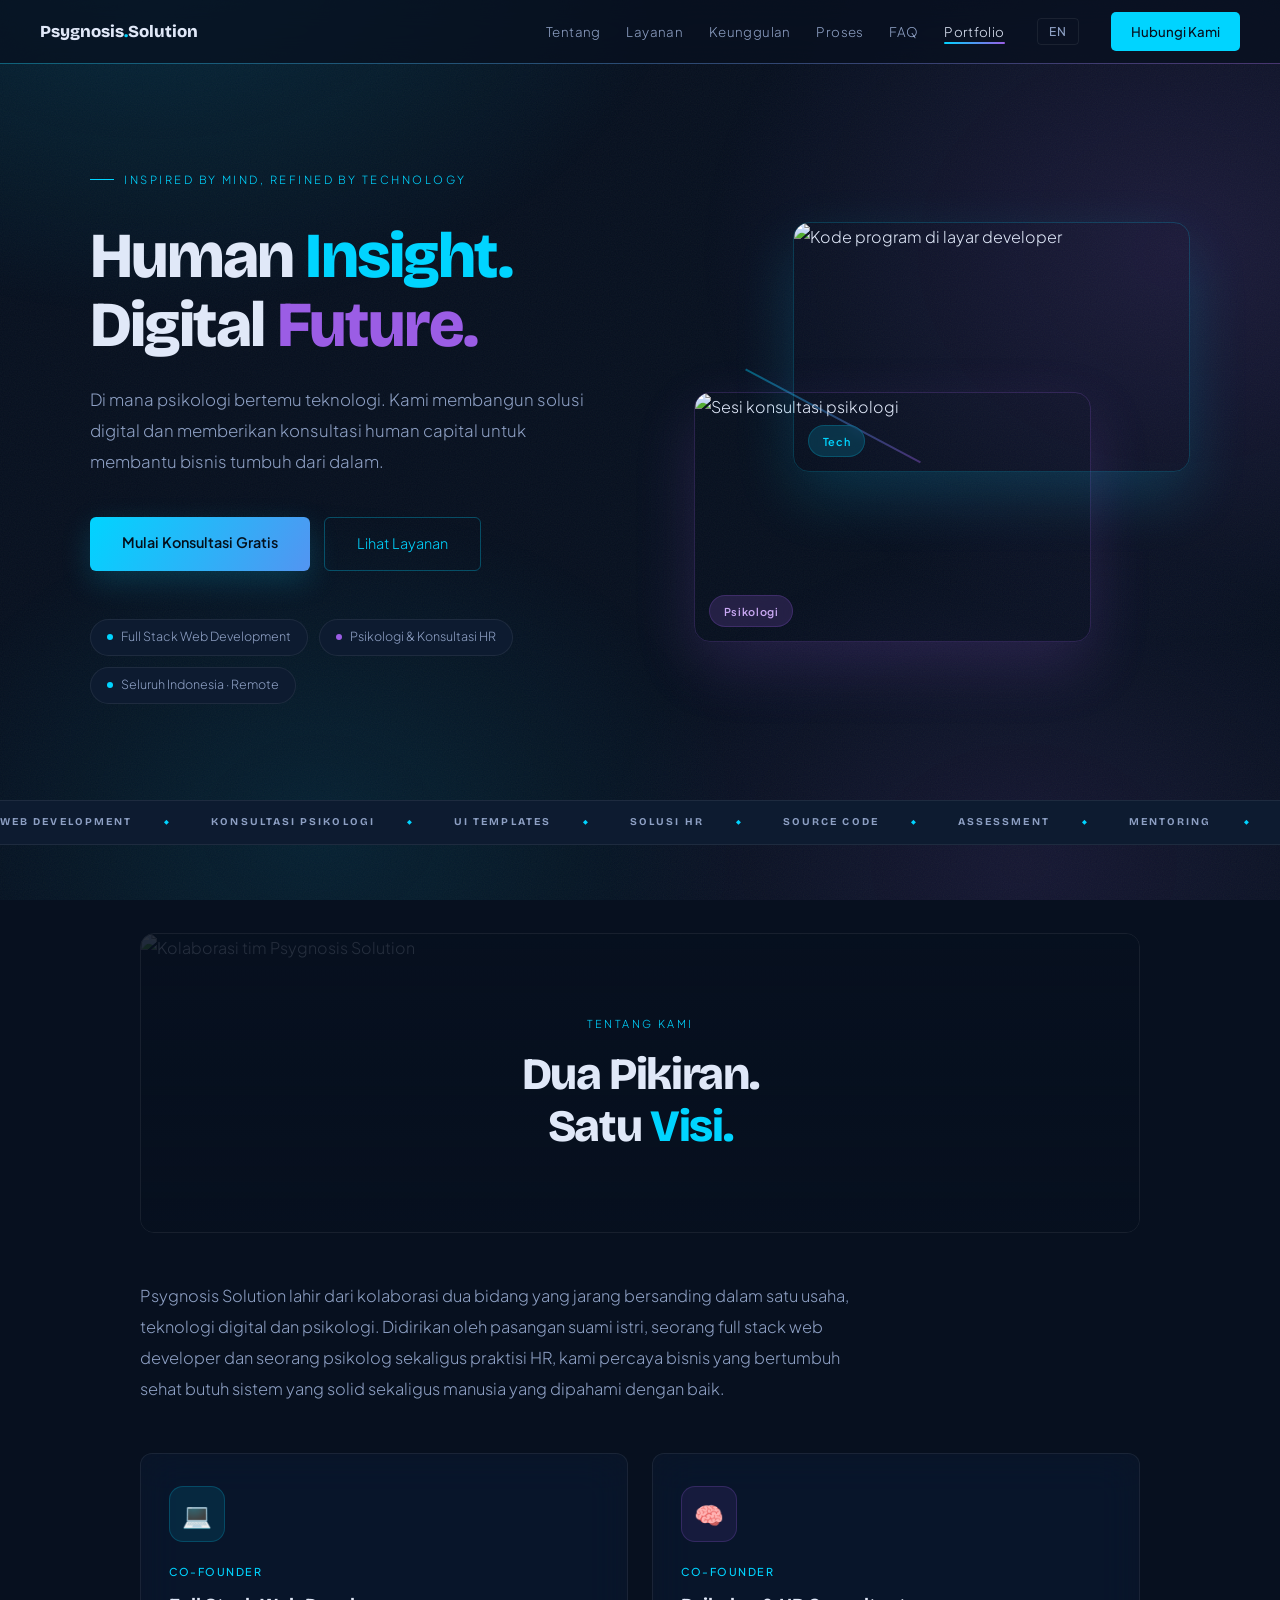
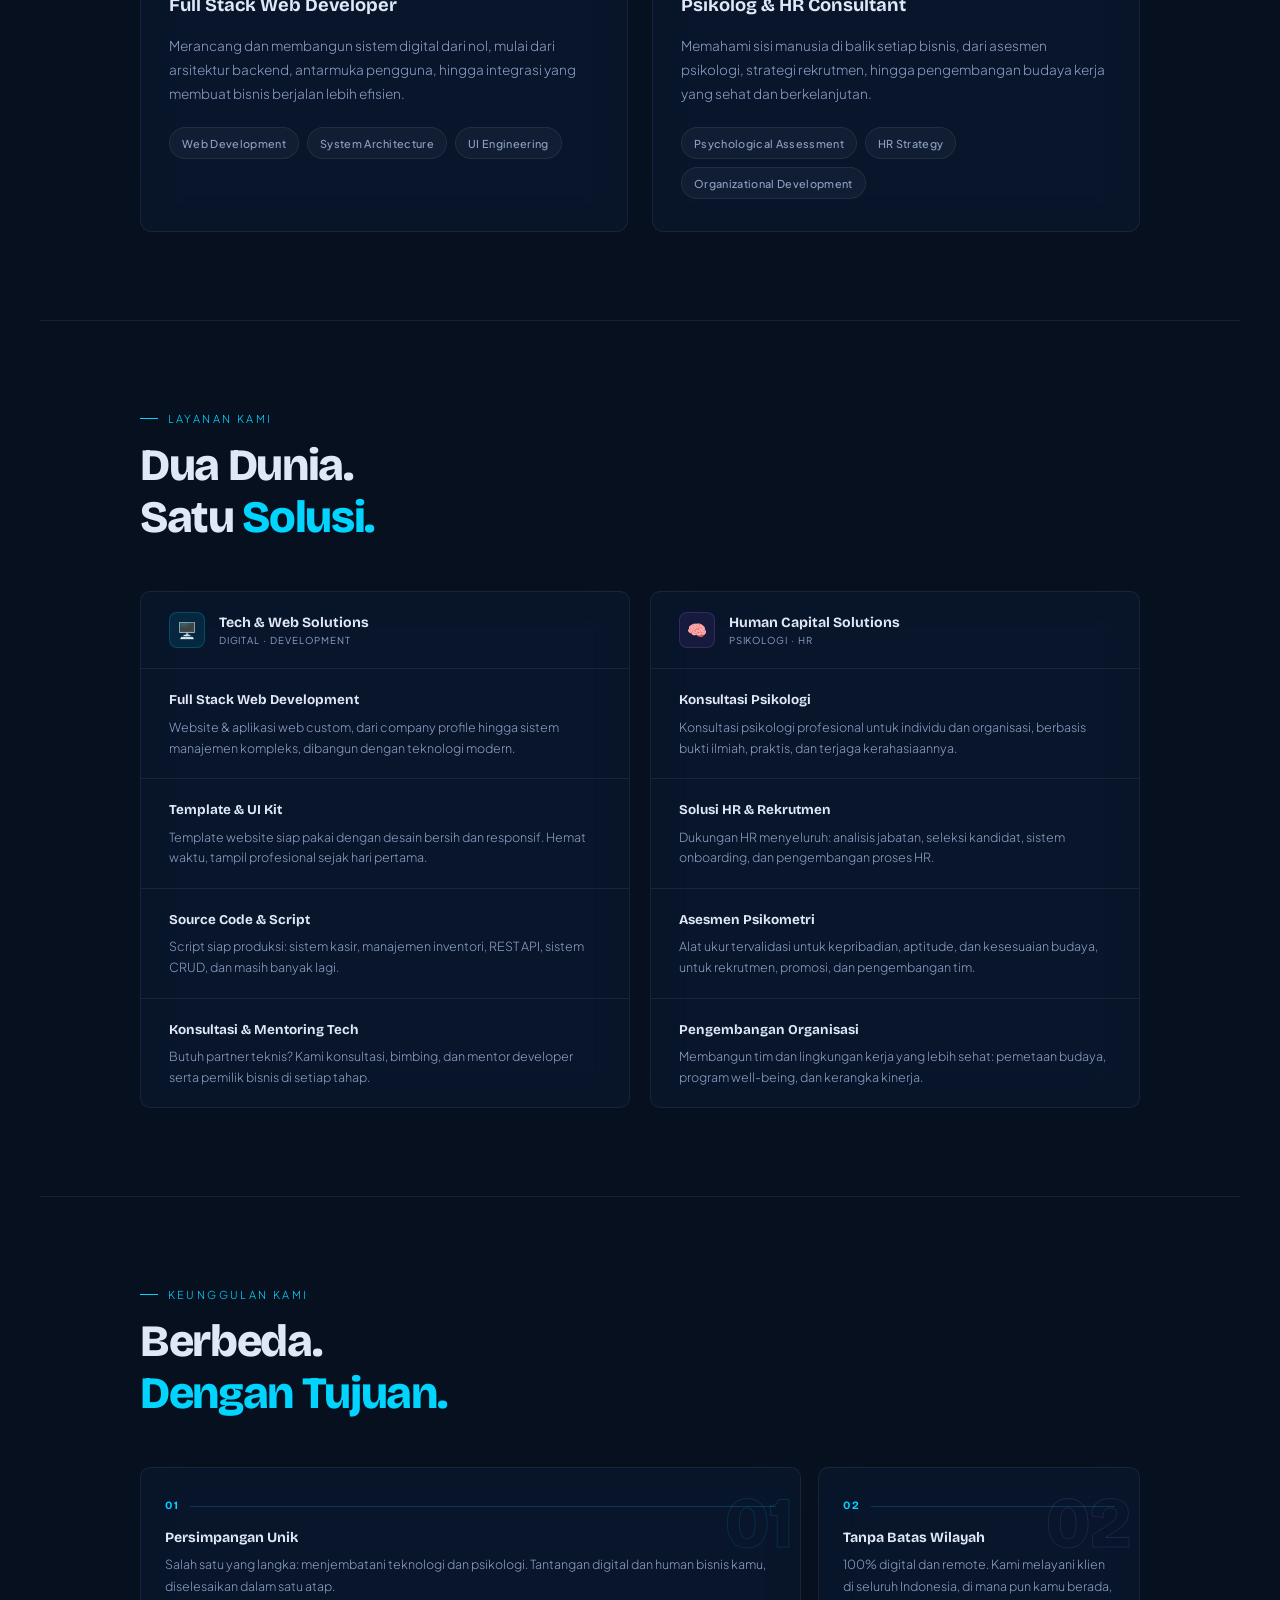
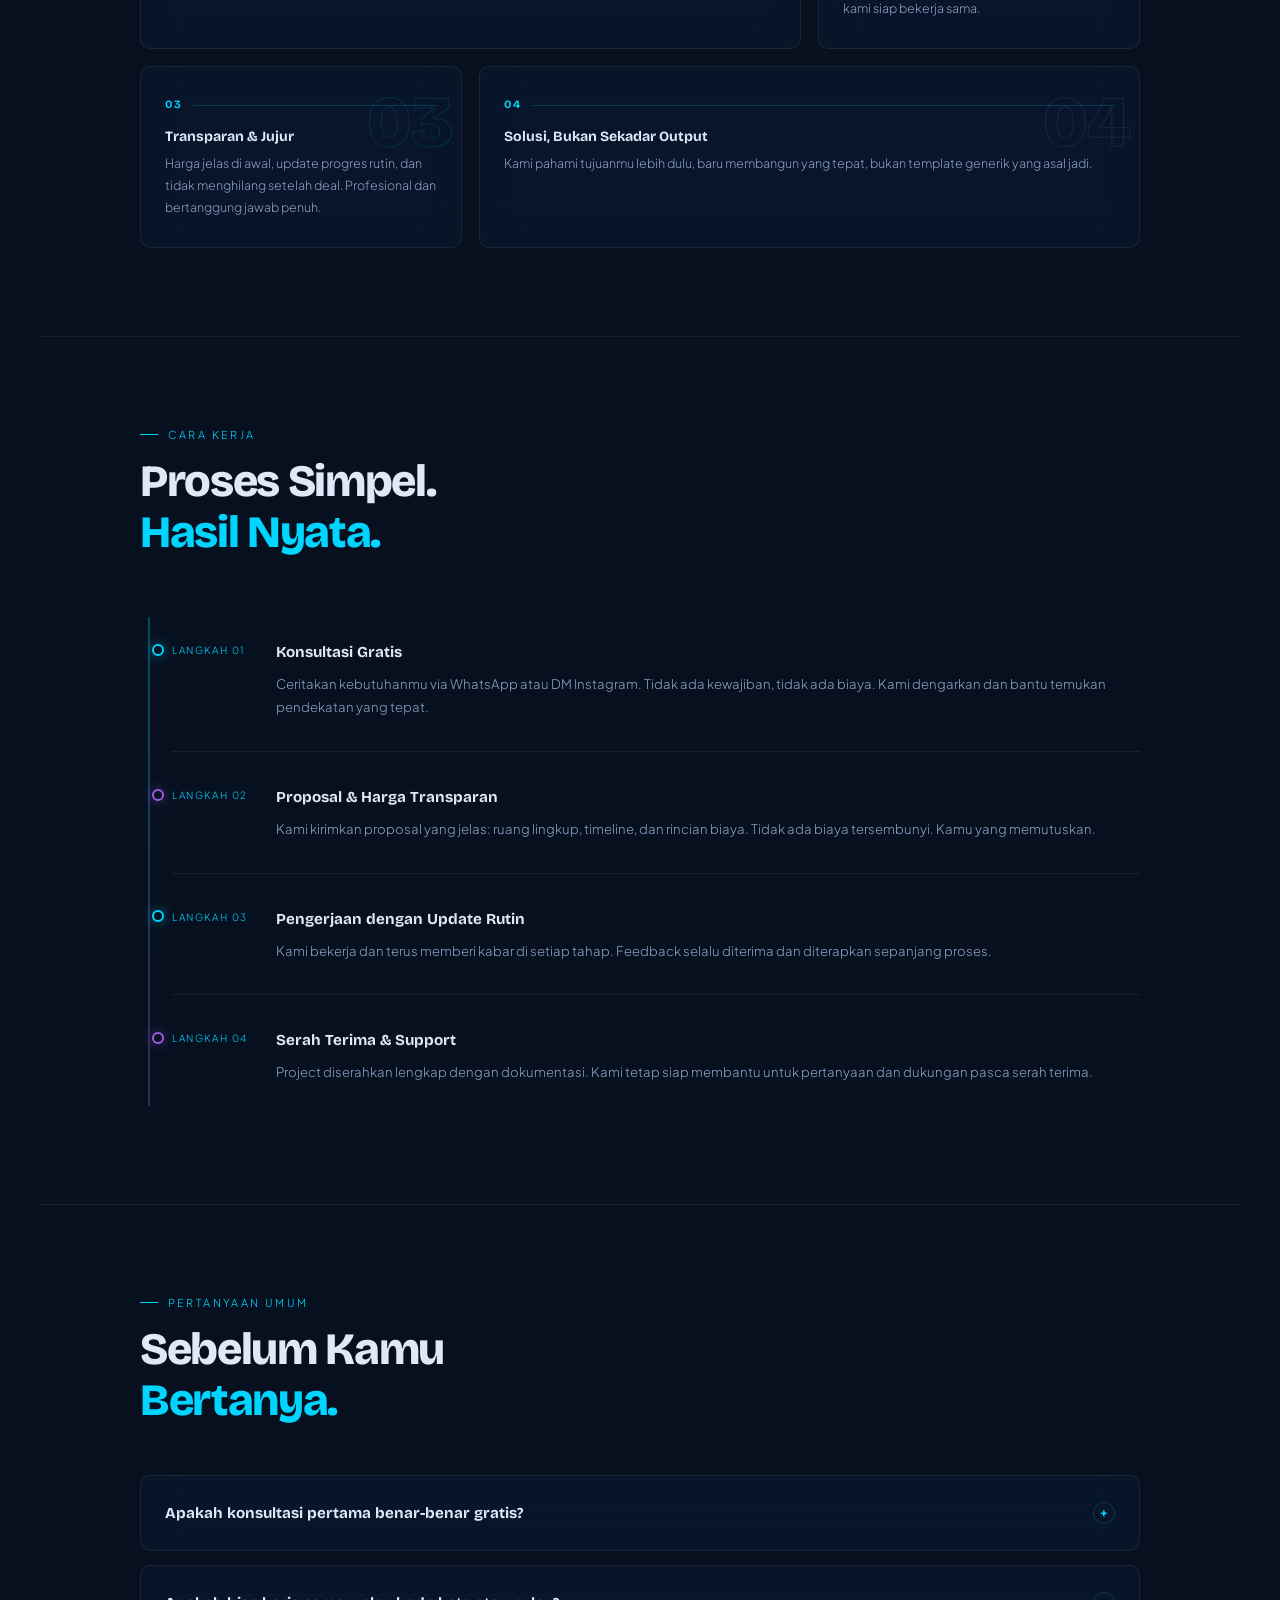
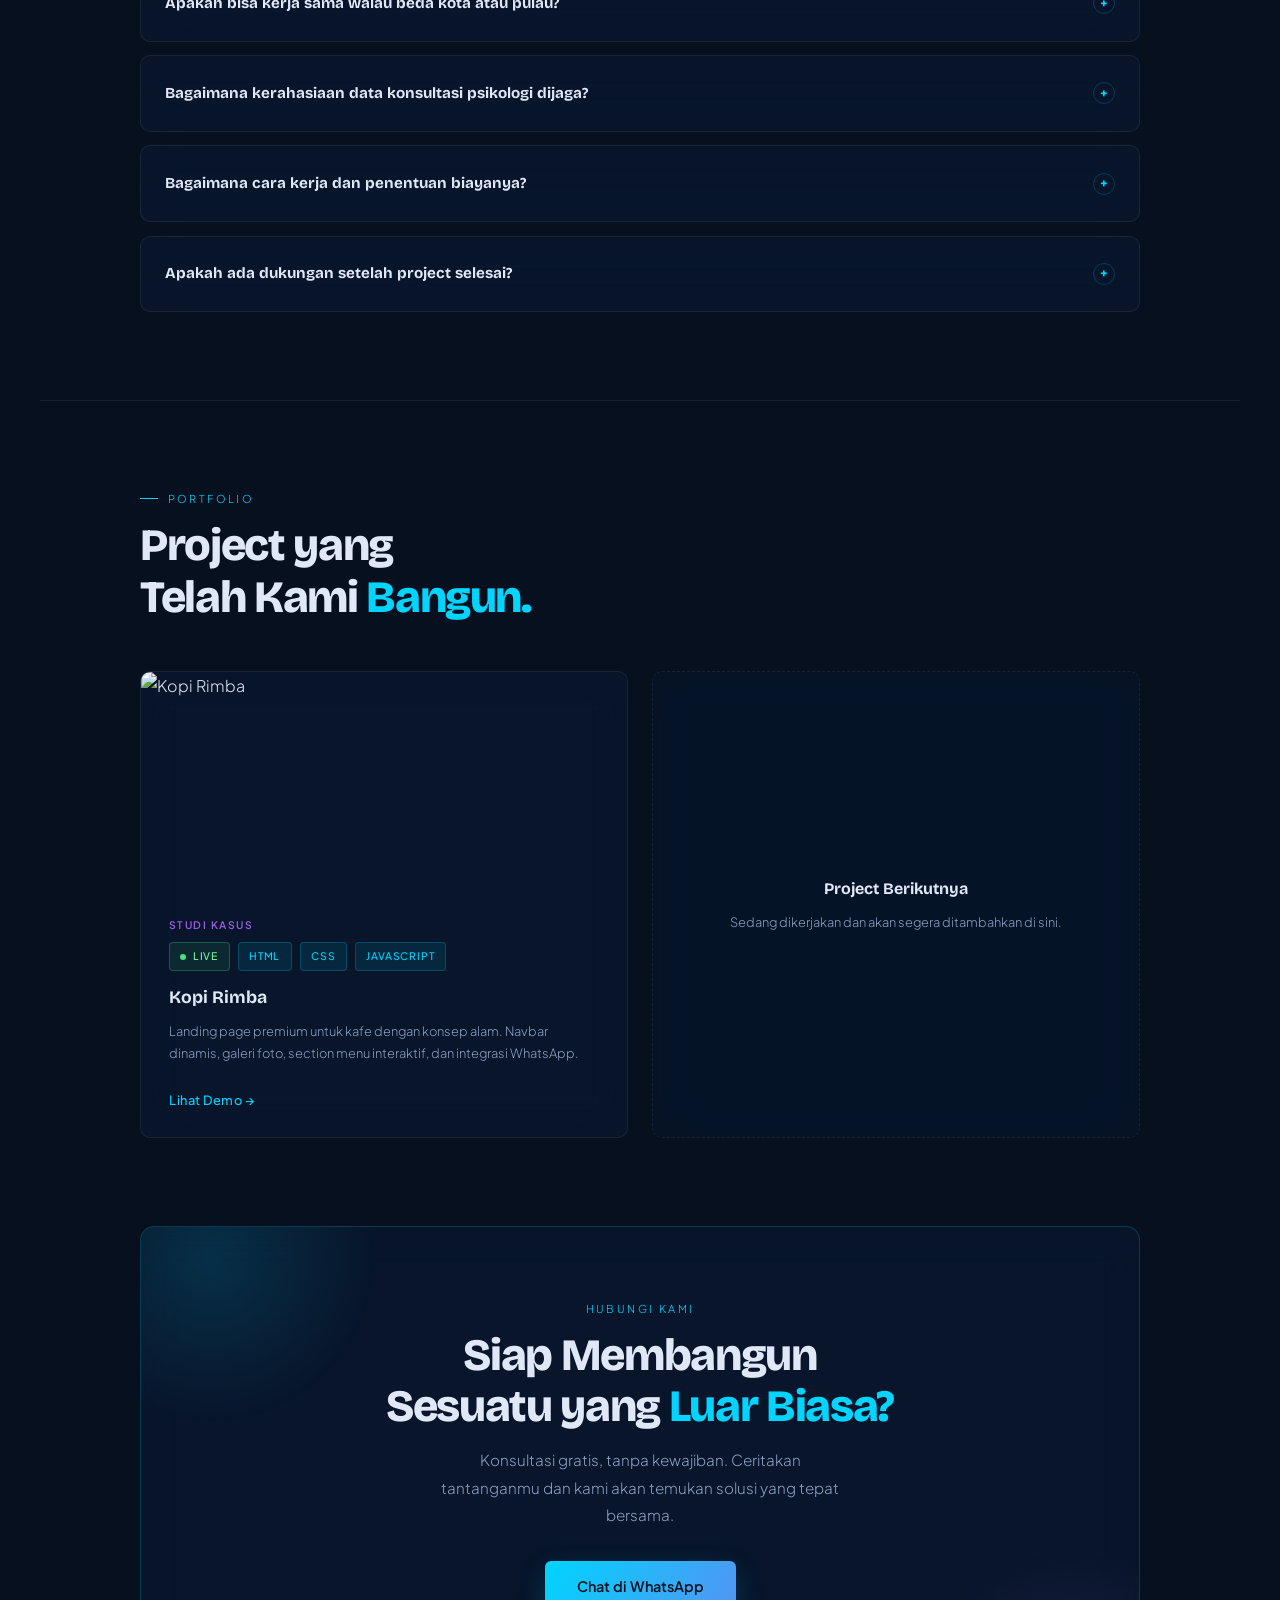
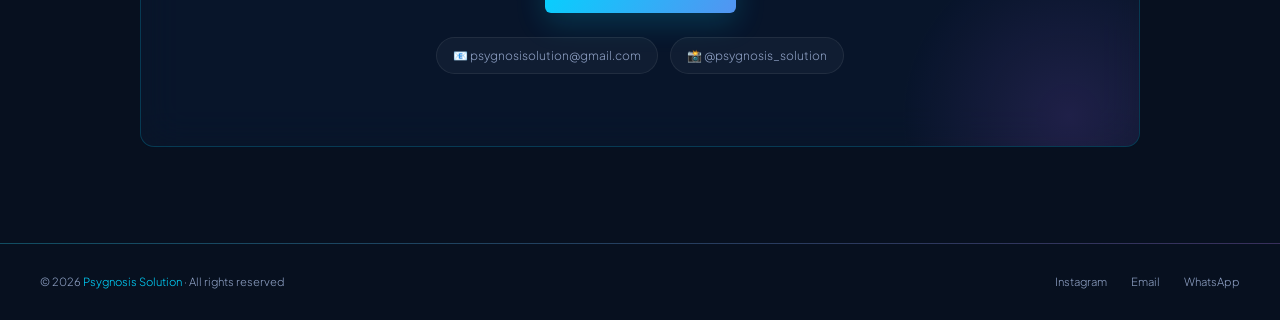
==== commit 6fc54dae: "update" ====
--- a/index.html
+++ b/index.html
@@ -5,11 +5,48 @@
     <meta name="viewport" content="width=device-width, initial-scale=1.0">
     <title>Psygnosis Solution · Human Insight. Digital Future.</title>
     <meta name="description" content="Web Development & Psychology · Solusi digital dan human capital untuk bisnis di Indonesia, dibangun oleh developer dan psikolog profesional.">
+    <link rel="canonical" href="https://psygnosis-solution.github.io/">
+    <meta name="theme-color" content="#07101f">
+    <link rel="manifest" href="manifest.json">
     <link rel="icon" href="data:image/svg+xml,%3Csvg xmlns='http://www.w3.org/2000/svg' viewBox='0 0 100 100'%3E%3Ctext y='.9em' font-size='90'%3E%F0%9F%A7%A0%3C/text%3E%3C/svg%3E">
+    <link rel="apple-touch-icon" href="icon-180.png">
+    <meta property="og:type" content="website">
+    <meta property="og:site_name" content="Psygnosis Solution">
+    <meta property="og:title" content="Psygnosis Solution · Human Insight. Digital Future.">
+    <meta property="og:description" content="Web Development & Psychology · Solusi digital dan human capital untuk bisnis di Indonesia, dibangun oleh developer dan psikolog profesional.">
+    <meta property="og:url" content="https://psygnosis-solution.github.io/">
+    <meta property="og:image" content="https://psygnosis-solution.github.io/og-image.png">
+    <meta property="og:image:width" content="1200">
+    <meta property="og:image:height" content="630">
+    <meta property="og:locale" content="id_ID">
+    <meta name="twitter:card" content="summary_large_image">
+    <meta name="twitter:title" content="Psygnosis Solution · Human Insight. Digital Future.">
+    <meta name="twitter:description" content="Web Development & Psychology · Solusi digital dan human capital untuk bisnis di Indonesia.">
+    <meta name="twitter:image" content="https://psygnosis-solution.github.io/og-image.png">
     <link rel="preconnect" href="https://fonts.googleapis.com">
+    <link rel="preconnect" href="https://fonts.gstatic.com" crossorigin>
     <link href="https://fonts.googleapis.com/css2?family=Bricolage+Grotesque:wght@700;800&family=Plus+Jakarta+Sans:wght@300;400;500;600&display=swap" rel="stylesheet">
     <link rel="stylesheet" href="css/style.css">
     <noscript><style>.reveal{opacity:1 !important;transform:none !important;}</style></noscript>
+    <script type="application/ld+json">
+    {
+        "@context": "https://schema.org",
+        "@type": "Organization",
+        "name": "Psygnosis Solution",
+        "url": "https://psygnosis-solution.github.io/",
+        "logo": "https://psygnosis-solution.github.io/icon-512.png",
+        "image": "https://psygnosis-solution.github.io/og-image.png",
+        "description": "Web Development and Psychology, solusi digital dan human capital untuk bisnis di Indonesia.",
+        "email": "psygnosisolution@gmail.com",
+        "sameAs": ["https://www.instagram.com/psygnosis_solution/"],
+        "contactPoint": {
+            "@type": "ContactPoint",
+            "telephone": "+62-819-0635-550",
+            "contactType": "customer service",
+            "email": "psygnosisolution@gmail.com"
+        }
+    }
+    </script>
 </head>
 <body>
 
@@ -21,11 +58,12 @@
                 <li><a href="#services" data-id="nav-services">Layanan</a></li>
                 <li><a href="#why" data-id="nav-why">Keunggulan</a></li>
                 <li><a href="#process" data-id="nav-process">Proses</a></li>
+                <li><a href="#faq" data-id="nav-faq">FAQ</a></li>
                 <li><a href="#portfolio" data-id="nav-portfolio">Portfolio</a></li>
             </ul>
             <button class="lang-toggle" id="langToggle">EN</button>
             <a href="https://wa.me/628190635550?text=Halo%20Psygnosis%20Solution%2C%20saya%20tertarik%20dengan%20layanan%20kalian." class="btn-sm" target="_blank" rel="noopener" data-id="nav-cta">Hubungi Kami</a>
-            <button class="hamburger" id="hamburger" aria-label="Toggle navigation">
+            <button class="hamburger" id="hamburger" aria-label="Toggle navigation" aria-expanded="false" aria-controls="mobileMenu">
                 <span></span>
                 <span></span>
                 <span></span>
@@ -33,12 +71,13 @@
         </div>
     </nav>
 
-    <div class="mobile-menu" id="mobileMenu">
+    <div class="mobile-menu" id="mobileMenu" aria-hidden="true">
         <ul>
             <li><a href="#about" class="mobile-link" data-id="mob-about">Tentang</a></li>
             <li><a href="#services" class="mobile-link" data-id="mob-services">Layanan</a></li>
             <li><a href="#why" class="mobile-link" data-id="mob-why">Keunggulan</a></li>
             <li><a href="#process" class="mobile-link" data-id="mob-process">Proses</a></li>
+            <li><a href="#faq" class="mobile-link" data-id="mob-faq">FAQ</a></li>
             <li><a href="#portfolio" class="mobile-link" data-id="mob-portfolio">Portfolio</a></li>
             <li><a href="https://wa.me/628190635550?text=Halo%20Psygnosis%20Solution%2C%20saya%20tertarik%20dengan%20layanan%20kalian." target="_blank" rel="noopener" class="mobile-link" data-id="mob-cta">Hubungi Kami</a></li>
         </ul>
@@ -62,11 +101,11 @@
             </div>
             <div class="hero-visual">
                 <div class="hv-card hv-tech">
-                    <img src="https://images.unsplash.com/photo-1454165804606-c3d57bc86b40?w=700&q=80&fit=crop" alt="Kode program di layar developer">
+                    <img src="https://images.unsplash.com/photo-1454165804606-c3d57bc86b40?w=700&q=80&fit=crop" width="700" height="467" loading="eager" fetchpriority="high" decoding="async" alt="Kode program di layar developer" data-alt-id="hv-tech-alt">
                     <span class="hv-badge hv-badge-tech" data-id="hv-tech-badge">Tech</span>
                 </div>
                 <div class="hv-card hv-psych">
-                    <img src="https://images.unsplash.com/photo-1522202176988-66273c2fd55f?w=700&q=80&fit=crop" alt="Sesi konsultasi psikologi">
+                    <img src="https://images.unsplash.com/photo-1522202176988-66273c2fd55f?w=700&q=80&fit=crop" width="700" height="467" loading="eager" decoding="async" alt="Sesi konsultasi psikologi" data-alt-id="hv-psych-alt">
                     <span class="hv-badge hv-badge-psych" data-id="hv-psych-badge">Psikologi</span>
                 </div>
                 <div class="hv-connector"></div>
@@ -97,7 +136,7 @@
 
     <section id="about">
         <div class="about-banner reveal">
-            <img src="https://images.unsplash.com/photo-1519389950473-47ba0277781c?w=1400&q=75&fit=crop" alt="Kolaborasi tim Psygnosis Solution">
+            <img src="https://images.unsplash.com/photo-1519389950473-47ba0277781c?w=1400&q=75&fit=crop" width="1400" height="750" loading="lazy" decoding="async" alt="Kolaborasi tim Psygnosis Solution" data-alt-id="about-banner-alt">
             <div class="about-banner-overlay">
                 <div class="section-label centered light" data-id="sec-about">Tentang Kami</div>
                 <h2 class="banner-title" data-id="about-title">Dua Pikiran.<br>Satu <em>Visi.</em></h2>
@@ -257,30 +296,54 @@
 
     <div class="sep"></div>
 
+    <section id="faq">
+        <div class="section-label" data-id="sec-faq">Pertanyaan Umum</div>
+        <h2 class="reveal">Sebelum Kamu<br><em>Bertanya.</em></h2>
+        <div class="faq-list">
+            <details class="faq-item">
+                <summary>
+                    <span data-id="faq-1-q">Apakah konsultasi pertama benar-benar gratis?</span>
+                    <span class="faq-icon" aria-hidden="true">+</span>
+                </summary>
+                <p data-id="faq-1-a">Ya. Ceritakan kebutuhanmu lewat WhatsApp atau DM Instagram, tidak ada kewajiban dan tidak ada biaya di tahap awal ini.</p>
+            </details>
+            <details class="faq-item">
+                <summary>
+                    <span data-id="faq-2-q">Apakah bisa kerja sama walau beda kota atau pulau?</span>
+                    <span class="faq-icon" aria-hidden="true">+</span>
+                </summary>
+                <p data-id="faq-2-a">Bisa. Kami bekerja 100% digital dan remote, jadi klien dari mana pun di Indonesia bisa kami layani tanpa perlu bertemu tatap muka.</p>
+            </details>
+            <details class="faq-item">
+                <summary>
+                    <span data-id="faq-3-q">Bagaimana kerahasiaan data konsultasi psikologi dijaga?</span>
+                    <span class="faq-icon" aria-hidden="true">+</span>
+                </summary>
+                <p data-id="faq-3-a">Konsultasi psikologi kami jalankan secara profesional dan kerahasiaan data klien selalu terjaga, baik untuk individu maupun organisasi.</p>
+            </details>
+            <details class="faq-item">
+                <summary>
+                    <span data-id="faq-4-q">Bagaimana cara kerja dan penentuan biayanya?</span>
+                    <span class="faq-icon" aria-hidden="true">+</span>
+                </summary>
+                <p data-id="faq-4-a">Setelah konsultasi awal, kami kirimkan proposal berisi ruang lingkup, timeline, dan rincian biaya secara jelas di depan, tanpa biaya tersembunyi di tengah jalan.</p>
+            </details>
+            <details class="faq-item">
+                <summary>
+                    <span data-id="faq-5-q">Apakah ada dukungan setelah project selesai?</span>
+                    <span class="faq-icon" aria-hidden="true">+</span>
+                </summary>
+                <p data-id="faq-5-a">Ada. Project diserahkan lengkap dengan dokumentasi, dan kami tetap siap membantu untuk pertanyaan maupun dukungan pasca serah terima.</p>
+            </details>
+        </div>
+    </section>
+
+    <div class="sep"></div>
+
     <section id="portfolio">
         <div class="section-label" data-id="sec-portfolio">Portfolio</div>
         <h2 class="reveal">Project yang<br>Telah Kami <em>Bangun.</em></h2>
-        <div class="portfolio-grid">
-            <div class="portfolio-card reveal">
-                <a href="https://psygnosis-solution.github.io/portofolio/kopi-rimba" target="_blank" rel="noopener" class="portfolio-img-wrap">
-                    <img src="https://images.unsplash.com/photo-1447933601403-0c6688de566e?w=800&q=80&fit=crop" alt="Kopi Rimba">
-                    <div class="portfolio-overlay">
-                        <span data-id="portfolio-view">Lihat Demo</span>
-                    </div>
-                </a>
-                <div class="portfolio-body">
-                    <div class="portfolio-tags">
-                        <span class="ptag ptag-live"><span class="live-dot"></span>Live</span>
-                        <span class="ptag">HTML</span>
-                        <span class="ptag">CSS</span>
-                        <span class="ptag">JavaScript</span>
-                    </div>
-                    <h3>Kopi Rimba</h3>
-                    <p data-id="portfolio-1-desc">Landing page premium untuk kafe dengan konsep alam. Navbar dinamis, galeri foto, section menu interaktif, dan integrasi WhatsApp.</p>
-                    <a href="https://psygnosis-solution.github.io/portofolio/kopi-rimba" target="_blank" rel="noopener" class="portfolio-link" data-id="portfolio-link">Lihat Demo &rarr;</a>
-                </div>
-            </div>
-        </div>
+        <div class="portfolio-grid" id="portfolioGrid"></div>
     </section>
 
     <div class="cta-section">
@@ -305,6 +368,8 @@
         </div>
     </footer>
 
+    <a href="https://wa.me/628190635550?text=Halo%20Psygnosis%20Solution%2C%20saya%20tertarik%20dengan%20layanan%20kalian." target="_blank" rel="noopener" class="wa-float" id="waFloat" aria-label="Chat WhatsApp">💬</a>
+
     <script src="js/main.js"></script>
 </body>
 </html>
--- a/css/style.css
+++ b/css/style.css
@@ -15,7 +15,7 @@
     --purple10:rgba(155, 93, 229, 0.10);
     --purple22:rgba(155, 93, 229, 0.22);
     --text:    #e0e8f8;
-    --muted:   #6b7fa3;
+    --muted:   #8ea0c4;
     --border:  rgba(255, 255, 255, 0.07);
     --grad-brand: linear-gradient(120deg, var(--cyan), var(--purple));
 }
@@ -80,6 +80,10 @@
     color: inherit;
 }
 
+section[id] {
+    scroll-margin-top: 84px;
+}
+
 .reveal {
     opacity: 0;
     transform: translateY(28px);
@@ -89,6 +93,41 @@
 .reveal.in-view {
     opacity: 1;
     transform: none;
+}
+
+.why-grid .why-card:nth-child(1) { transition-delay: 0s; }
+.why-grid .why-card:nth-child(2) { transition-delay: 0.08s; }
+.why-grid .why-card:nth-child(3) { transition-delay: 0.16s; }
+.why-grid .why-card:nth-child(4) { transition-delay: 0.24s; }
+
+.founders-grid .founder-card:nth-child(1) { transition-delay: 0s; }
+.founders-grid .founder-card:nth-child(2) { transition-delay: 0.12s; }
+
+.services-grid .svc-col:nth-child(1) { transition-delay: 0s; }
+.services-grid .svc-col:nth-child(2) { transition-delay: 0.12s; }
+
+.process-list .process-step:nth-child(1) { transition-delay: 0s; }
+.process-list .process-step:nth-child(2) { transition-delay: 0.08s; }
+.process-list .process-step:nth-child(3) { transition-delay: 0.16s; }
+.process-list .process-step:nth-child(4) { transition-delay: 0.24s; }
+
+.portfolio-grid .portfolio-card:nth-child(1) { transition-delay: 0s; }
+.portfolio-grid .portfolio-card:nth-child(2) { transition-delay: 0.1s; }
+.portfolio-grid .portfolio-card:nth-child(3) { transition-delay: 0.2s; }
+
+@media (prefers-reduced-motion: reduce) {
+    *, *::before, *::after {
+        animation-duration: 0.001ms !important;
+        animation-iteration-count: 1 !important;
+        transition-duration: 0.001ms !important;
+        scroll-behavior: auto !important;
+    }
+
+    .reveal {
+        opacity: 1;
+        transform: none;
+        transition-delay: 0s !important;
+    }
 }
 
 nav {
@@ -281,12 +320,30 @@
 }
 
 .hero {
+    position: relative;
     padding: 6rem 2.5rem 6rem;
     max-width: 1180px;
     margin: 0 auto;
 }
 
+.hero::before {
+    content: '';
+    position: absolute;
+    inset: 0;
+    pointer-events: none;
+    background: radial-gradient(circle 340px at var(--mx, 50%) var(--my, 15%), rgba(0, 212, 255, 0.12), transparent 70%);
+    opacity: 0;
+    transition: opacity 0.5s ease;
+    z-index: 0;
+}
+
+.hero.glow-active::before {
+    opacity: 1;
+}
+
 .hero-inner {
+    position: relative;
+    z-index: 1;
     display: grid;
     grid-template-columns: 1.05fr 0.95fr;
     gap: 3.5rem;
@@ -368,7 +425,7 @@
     padding: 0.85rem 2rem;
     border-radius: 6px;
     white-space: nowrap;
-    transition: background 0.2s;
+    transition: background 0.2s, transform 0.2s ease;
     display: inline-block;
 }
 
@@ -501,6 +558,11 @@
     animation: ticker 28s linear infinite;
 }
 
+.ticker-wrap:hover .ticker,
+.ticker-wrap:focus-within .ticker {
+    animation-play-state: paused;
+}
+
 .ticker-item {
     font-family: 'Bricolage Grotesque', sans-serif;
     font-size: 0.65rem;
@@ -633,7 +695,9 @@
 }
 
 .founder-card {
-    background: linear-gradient(160deg, var(--bg2), var(--bg3));
+    background: rgba(13, 27, 48, 0.5);
+    backdrop-filter: blur(20px) saturate(140%);
+    -webkit-backdrop-filter: blur(20px) saturate(140%);
     border: 1px solid var(--border);
     border-radius: 12px;
     padding: 2rem 1.75rem;
@@ -730,7 +794,9 @@
     border: 1px solid var(--border);
     border-radius: 10px;
     overflow: hidden;
-    background: linear-gradient(160deg, var(--bg2), var(--bg3));
+    background: rgba(13, 27, 48, 0.5);
+    backdrop-filter: blur(20px) saturate(140%);
+    -webkit-backdrop-filter: blur(20px) saturate(140%);
     transition: border-color 0.25s, box-shadow 0.25s;
 }
 
@@ -817,9 +883,22 @@
     gap: 1.1rem;
 }
 
+@media (min-width: 760px) {
+    .why-grid {
+        grid-template-columns: repeat(3, 1fr);
+    }
+
+    .why-grid .why-card:nth-child(1),
+    .why-grid .why-card:nth-child(4) {
+        grid-column: span 2;
+    }
+}
+
 .why-card {
     position: relative;
-    background: linear-gradient(160deg, var(--bg2), var(--bg3));
+    background: rgba(13, 27, 48, 0.5);
+    backdrop-filter: blur(20px) saturate(140%);
+    -webkit-backdrop-filter: blur(20px) saturate(140%);
     border: 1px solid var(--border);
     border-radius: 10px;
     padding: 1.75rem 1.5rem;
@@ -976,11 +1055,48 @@
 }
 
 .portfolio-card {
-    background: linear-gradient(160deg, var(--bg2), var(--bg3));
+    background: rgba(13, 27, 48, 0.5);
+    backdrop-filter: blur(20px) saturate(140%);
+    -webkit-backdrop-filter: blur(20px) saturate(140%);
     border: 1px solid var(--border);
     border-radius: 10px;
     overflow: hidden;
     transition: border-color 0.25s, transform 0.25s, box-shadow 0.25s;
+}
+
+.portfolio-card--placeholder {
+    display: flex;
+    align-items: center;
+    justify-content: center;
+    min-height: 260px;
+    border-style: dashed;
+    border-color: var(--border);
+    background: rgba(13, 27, 48, 0.3);
+    text-align: center;
+    padding: 2.5rem 1.75rem;
+}
+
+.portfolio-placeholder-inner h3 {
+    font-family: 'Bricolage Grotesque', sans-serif;
+    font-size: 1rem;
+    font-weight: 700;
+    color: var(--text);
+    margin-bottom: 0.6rem;
+}
+
+.portfolio-placeholder-inner p {
+    font-size: 0.8rem;
+    color: var(--muted);
+    line-height: 1.7;
+}
+
+.portfolio-eyebrow {
+    font-size: 0.65rem;
+    font-weight: 600;
+    letter-spacing: 0.14em;
+    text-transform: uppercase;
+    color: var(--purple);
+    margin-bottom: 0.5rem;
 }
 
 .portfolio-card:hover {
@@ -1114,7 +1230,9 @@
 
 .cta-box {
     position: relative;
-    background: linear-gradient(160deg, var(--bg2), var(--bg3));
+    background: rgba(13, 27, 48, 0.5);
+    backdrop-filter: blur(20px) saturate(140%);
+    -webkit-backdrop-filter: blur(20px) saturate(140%);
     border: 1px solid var(--cyan20);
     border-radius: 14px;
     padding: 4.5rem 2rem;
@@ -1232,6 +1350,100 @@
 
 .foot-links a:hover {
     color: var(--cyan);
+}
+
+.wa-float {
+    position: fixed;
+    right: 1.5rem;
+    bottom: 1.5rem;
+    z-index: 90;
+    display: flex;
+    align-items: center;
+    justify-content: center;
+    width: 56px;
+    height: 56px;
+    border-radius: 50%;
+    background: var(--grad-brand);
+    box-shadow: 0 12px 30px rgba(0, 212, 255, 0.28);
+    font-size: 1.5rem;
+    opacity: 0;
+    transform: translateY(16px) scale(0.9);
+    pointer-events: none;
+    transition: opacity 0.3s ease, transform 0.3s ease, box-shadow 0.3s ease;
+}
+
+.wa-float.visible {
+    opacity: 1;
+    transform: none;
+    pointer-events: auto;
+}
+
+.wa-float:hover {
+    box-shadow: 0 16px 36px rgba(155, 93, 229, 0.32);
+    transform: translateY(-3px);
+}
+
+.faq-list {
+    display: flex;
+    flex-direction: column;
+    gap: 0.85rem;
+}
+
+.faq-item {
+    background: rgba(13, 27, 48, 0.5);
+    backdrop-filter: blur(20px) saturate(140%);
+    -webkit-backdrop-filter: blur(20px) saturate(140%);
+    border: 1px solid var(--border);
+    border-radius: 10px;
+    padding: 0.35rem 1.5rem;
+    transition: border-color 0.25s;
+}
+
+.faq-item[open] {
+    border-color: var(--cyan20);
+}
+
+.faq-item summary {
+    list-style: none;
+    cursor: pointer;
+    padding: 1.15rem 0;
+    display: flex;
+    align-items: center;
+    justify-content: space-between;
+    gap: 1rem;
+    font-family: 'Bricolage Grotesque', sans-serif;
+    font-size: 0.95rem;
+    font-weight: 700;
+    color: var(--text);
+}
+
+.faq-item summary::-webkit-details-marker {
+    display: none;
+}
+
+.faq-icon {
+    flex-shrink: 0;
+    width: 22px;
+    height: 22px;
+    border-radius: 50%;
+    border: 1px solid var(--cyan20);
+    color: var(--cyan);
+    display: flex;
+    align-items: center;
+    justify-content: center;
+    font-size: 0.9rem;
+    transition: transform 0.25s ease;
+}
+
+.faq-item[open] .faq-icon {
+    transform: rotate(45deg);
+}
+
+.faq-item p {
+    font-size: 0.85rem;
+    color: var(--muted);
+    line-height: 1.8;
+    padding-bottom: 1.35rem;
 }
 
 @media (max-width: 900px) {
@@ -1270,4 +1482,6 @@
     .process-list    { padding-left: 30px; }
     .process-list::before  { left: 6px; }
     .process-step::before  { left: -20px; }
-}
+    .wa-float        { right: 1rem; bottom: 1rem; width: 50px; height: 50px; font-size: 1.3rem; }
+    .faq-item        { padding: 0.2rem 1.1rem; }
+}
